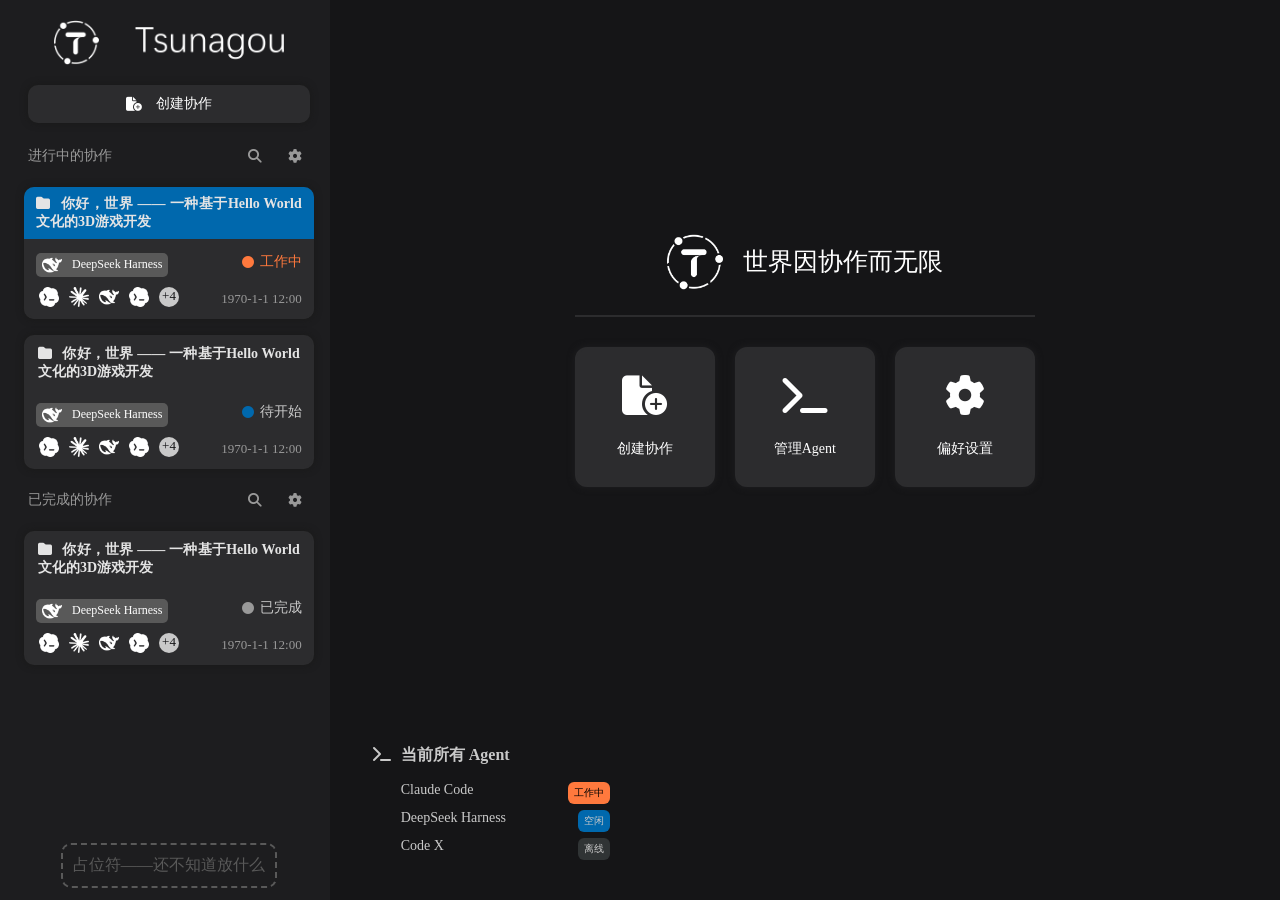
==== Tsunagou/index.html @ 6c5aa61b "Add files via upload" ====
<!DOCTYPE html>
<html lang="zh-CN">

<head>
    <meta charset="UTF-8" />
    <title>Tsunagou —— 多 Agent 协作调度系统</title>
    <meta name="viewport" content="width=device-width, initial-scale=1" />
    <link rel="stylesheet" type="text/css" href="./assets/css/style.css">
    <link rel="stylesheet" type="text/css" href="./assets/css/fontawesome.css">
</head>

<body>
    <section class="secMainLeft">
        <div class="header">
        <img src="./assets/img/logo.png" />
        <div class="newBtn"><i class="fa-solid fa-file-circle-plus"></i>创建协作</div>
        </div>
        <div class="subMgr">
        <div class="wkTitle">
            <div class="wkTleft"><p>进行中的协作</p></div>
            <div class="wkTright">
            <div class="wkTbtn"><i class="fa-solid fa-search"></i></div>
            <div class="wkTbtn"><i class="fa-solid fa-cog"></i></div>
            </div>
        </div>
            <div class="projItem projItemSelected">
                <div class="inner">
                <p class="title"><i class="fa-solid fa-folder"></i>你好，世界 —— 一种基于Hello World文化的3D游戏开发</p>
                <div class="content">
                    <div class="left">
                        <div class="mainAgent">
                            <img src="./assets/img/agent/deepseek-l.png"/>
                            <p>DeepSeek Harness</p>
                        </div>
                        <div class="anotherAgent">
                            <img src="./assets/img/agent/codex-l.png"/>
                            <img src="./assets/img/agent/claudecode-l.png"/>
                            <img src="./assets/img/agent/deepseek-l.png"/>
                            <img src="./assets/img/agent/codex-l.png"/>
                            <span class="plus">4</span>
                        </div>
                    </div>
                    <div class="right">
                    <p class="wking">工作中</p>
                    <p class="time">1970-1-1 12:00</p>
                    </div>
                </div>
                </div>
            </div>
            <div class="projItem projItemActive">
                <div class="inner">
                <p class="title"><i class="fa-solid fa-folder"></i>你好，世界 —— 一种基于Hello World文化的3D游戏开发</p>
                <div class="content">
                    <div class="left">
                        <div class="mainAgent">
                            <img src="./assets/img/agent/deepseek-l.png"/>
                            <p>DeepSeek Harness</p>
                        </div>
                        <div class="anotherAgent">
                            <img src="./assets/img/agent/codex-l.png"/>
                            <img src="./assets/img/agent/claudecode-l.png"/>
                            <img src="./assets/img/agent/deepseek-l.png"/>
                            <img src="./assets/img/agent/codex-l.png"/>
                            <span class="plus">4</span>
                        </div>
                    </div>
                    <div class="right">
                    <p class="starting">待开始</p>
                    <p class="time">1970-1-1 12:00</p>
                    </div>
                </div>
                </div>
            </div>
        <div class="wkTitle">
            <div class="wkTleft">已完成的协作</div>
            <div class="wkTright">
            <div class="wkTbtn"><i class="fa-solid fa-search"></i></div>
            <div class="wkTbtn"><i class="fa-solid fa-cog"></i></div>
            </div>
        </div>
            <div class="projItem">
                <div class="inner">
                <p class="title"><i class="fa-solid fa-folder"></i>你好，世界 —— 一种基于Hello World文化的3D游戏开发</p>
                <div class="content">
                    <div class="left">
                        <div class="mainAgent">
                            <img src="./assets/img/agent/deepseek-l.png"/>
                            <p>DeepSeek Harness</p>
                        </div>
                        <div class="anotherAgent">
                            <img src="./assets/img/agent/codex-l.png"/>
                            <img src="./assets/img/agent/claudecode-l.png"/>
                            <img src="./assets/img/agent/deepseek-l.png"/>
                            <img src="./assets/img/agent/codex-l.png"/>
                            <span class="plus">4</span>
                        </div>
                    </div>
                    <div class="right">
                    <p class="finished">已完成</p>
                    <p class="time">1970-1-1 12:00</p>
                    </div>
                </div>
                </div>
            </div>
        </div>
        <div class="btmTabs">
            <div class="btmTabsTxt">占位符——还不知道放什么</div>
        </div>
    </section>
    <section class="secMainRight">
        <div class="topArea">
        <div class="mainArea">
            <div class="headerArea">
                <img src="./assets/img/logo-little.png"/>
                <p>世界因协作而无限</p>
            </div>
            <div class="btnArea">
                <div class="bigBtn">
                    <i class="bigBtnIcon fa-solid fa-file-circle-plus"></i>
                    <p class="bigBtnTxt">创建协作</p>
                </div>
                <div class="bigBtn" onclick="openWindow('mgrAgent')">
                    <i class="bigBtnIcon fa-solid fa-terminal"></i>
                    <p class="bigBtnTxt">管理Agent</p>
                </div>
                <div class="bigBtn" onclick="openWindow('setPanel')">
                    <i class="bigBtnIcon fa-solid fa-cog"></i>
                    <p class="bigBtnTxt">偏好设置</p>
                </div>
            </div>
        </div>
        </div>
        <div class="bottomArea">
            <div class="left">
                <div class="inner">
                <p><i class="fa-solid fa-terminal"></i>当前所有 Agent</p>
                <div class="list">                
                <p>Claude Code<span class="active">工作中</span></p>
                <p>DeepSeek Harness<span class="rest">空闲</span></p>
                <p>Code X<span class="offline">离线</span></p>
                </div>
                </div>
            </div>
            <div class="right">
                <p></p>
            </div>
        </div>
    </section>
    <section class="secWindow" id="setPanel">
        <div class="window">
            <div class="titleBar">
                <div class="title"><i class="fa-solid fa-cog"></i> 偏好设置</div>
                <div class="button" onclick="closeWindow('setPanel')">×</div>
            </div>
            <div class="main">
                <div class="left">
                    <div class="inner">
                        <div class="item Active" id="uSet1b" onclick="toSetTab('uSet1')">
                            <i class="fa-regular fa-user"></i>
                            <p>个性化设置</p>
                        </div>
                        <div class="item NoActive" id="uSet2b" onclick="toSetTab('uSet2')">
                            <i class="fa-regular fa-folder"></i>
                            <p>调度数据管理</p>
                        </div>
                        <div class="item NoActive" id="uSet3b" onclick="toSetTab('uSet3')">
                            <i class="fa-solid fa-tags"></i>
                            <p>DEBUG 选项</p>
                        </div>
                        <div class="item NoActive" id="uSet4b" onclick="toSetTab('uSet4')">
                            <i class="fa-solid fa-tags"></i>
                            <p>关于 Tsunagou</p>
                        </div>
                    </div>
                </div>
                <div class="right">
                    <div class="inner innerNormal" id="uSet1">
                        <div class="block">
                            <p class="title">颜色设置</p>
                            <div class="items">
                                <div class="item">
                                <div class="left">
                                    <p class="fword">颜色主题</p>
                                    <p class="sword">切换浅色/深色模式</p>
                                </div>
                                <div class="right">
                                    <div class="choosebox">
                                        <div class="left">深色</div>
                                        <div class="right"></div>
                                    </div>
                                    <div class="chooseboxOpen" id="uSetCol">
                                        <p>深色</p>
                                        <p>浅色</p>
                                        <p>自动</p>
                                    </div>
                                </div>
                            </div>
                            </div>
                        </div>
                    </div>
                    <div class="inner" id="uSet2">
                        
                        <div class="block">
                            <p class="title">数据存储</p>
                            <div class="items">
                                <div class="item">
                                <div class="left">
                                    <p class="fword">调度数据保存地址</p>
                                    <p class="sword">决定调度数据在本机的保存位置</p>
                                </div>
                                <div class="right">
                                    <div class="textbox">
                                        <input class="left"/>
                                        <div class="right">
                                        </div>
                                    </div>
                                </div>
                            </div>
                            </div>
                        </div>

                        <div class="block">
                            <p class="title">数据抹除</p>
                            <div class="items">
                                <div class="item">
                                <div class="left">
                                    <p class="fword">协作记录自动清空</p>
                                    <p class="sword">当协作记录超过一定天数未访问时，将其删除</p>
                                </div>
                                <div class="right">
                                    <div class="choosebox">
                                        <div class="left">永不</div>
                                        <div class="right"></div>
                                    </div>
                                    <div class="chooseboxOpen" id="uSetCol">
                                        <p>永不</p>
                                        <p>1天</p>
                                        <p>7天</p>
                                        <p>30天</p>
                                    </div>
                                </div>
                            </div>
                                <div class="item">
                                <div class="left">
                                    <p class="fword">抹除全部协作数据</p>
                                    <p class="sword">删除本机的所有协作数据</p>
                                </div>
                                <div class="right">
                                    <div class="buttonbox">清除</div>
                                </div>
                            </div>
                            </div>
                        </div>
                        
                    </div>
                    <div class="inner" id="uSet3">
                        <div class="block">
                            <p class="title">DEBUG 选项</p>
                            <div class="items">
                                <div class="item">
                                <div class="left">
                                    <p class="fword">测试操作成功弹窗</p>
                                    <p class="sword">DEBUG</p>
                                </div>
                                <div class="right">
                                    <div class="buttonbox" onclick="debug()">开始</div>
                                </div>
                            </div>
                            </div>
                        </div>
                    </div>
                    <div class="inner" id="uSet4">
                        <div class="block">
                            <p class="title">关于 Tsunagou</p>
                            <div class="items">
                                <div class="freebox">
                                    <img src="./assets/img/logo.png"/>
                                    <p class="center">v0.1.0 Alpha</p>
                                    <p class="description">Tsunagou 是一个多 Agent 协作调度系统，旨在通过文档交换、契约更新、权限管理等调度机制，解决多个 Agent 在同一项目上共同协作时产生的冲突，使他们能够“看见彼此”、像人类一样协作，从而提升效率。</p>
                                    <p class="description">前端:陈林榕；后端:骆宣卓；测试:张子宸</p>
                                </div>
                            </div>
                            </div>
                        </div>
                    </div>
                </div>
            </div>
        </div>
    </section>

    <section class="secWindow" id="mgrAgent">
        <div class="window">
            <div class="titleBar">
                <div class="title"><i class="fa-solid fa-cog"></i> Agent 管理</div>
                <div class="button" onclick="closeWindow('mgrAgent')">×</div>
            </div>
            <div class="main">
                <div class="table">
                    <div class="item">
                        <div class="title"><img src="./assets/img/agent/deepseek-l.png"/>DeepSeek Harness</div>
                        <div class="content"></div>
                    </div>
                </div>
            </div>
        </div>
    </section>
    
    <section class="secAnnounce" id="AnnounceMent">
        <div class="aIcon">
            <i class="fa-solid fa-check"></i>
        </div>
        <div class="aText">
            <p class="fword">改动已成功保存.</p>
            <p class="sword">Tsunagou 2026/09/18</p>
        </div>
    </section>

    <script src="./assets/js/behavior.js"></script>
</body>

</html>
---- Tsunagou/assets/css/style.css ----
* {
    box-sizing: border-box;
    padding: 0;
    margin: 0;
}

::-webkit-scrollbar {
    width:7px;
    height: 7px;
    background-color: rgba(0, 0, 0, 0);
}

::-webkit-scrollbar-thumb {
    width: 10px;
    height: 10px;
    background-color: var(--col-7);
    border-radius: 3px;
}

:root {
    --col-1: #151517;
    --col-1-a: #1515178a;
    --col-1-5: #1a1a1a;
    --col-2: #1D1D1F;
    --col-3: #2C2C2E;
    --col-4: #303435;
    --col-4-5: #404040;
    --col-5: #595959;
    --col-6: #999999;
    --col-7: #C9C9C9;
    --col-7-5: #E4E4E4;
    --col-8: white;
    --brand-col: #0068AD;
    --active-col: #ff793d;
    --active-col-2:#d56330;
    interpolate-size: allow-keywords;
}

body {
    display: flex;
    height: 100vh;
    overflow: hidden;
}

.secMainLeft {
    background-color: var(--col-2);
    max-width: 330px;
    flex-grow: 0;
    display: flex;
    flex-direction: column;
    flex-wrap: nowrap;
    justify-content: space-between;
    padding-left: 8px;
    
    .header {
        display:flex;
        flex-direction: column;
        align-items: center;
        justify-content: space-between;
        flex-wrap: nowrap;
        
        > img {
            width: 250px;
            margin: 15px;
            pointer-events: none;
            flex-grow: 0;
            padding: 5px 10px;
        }

        .newBtn {
            display: flex;
            margin: 0 20px 10px 20px;
            padding: 10px;
            border-radius: 10px;
            color: var(--col-8);
            justify-content: center;
            background-color: var(--col-3);
            user-select: none;
            transition: background-color 0.1s;
            font-size: 14px;
            box-shadow: 0 0 6px 1px var(--col-1-5);
            align-items: center;
            align-self: stretch;

        i {
            margin-right: 14px;
        }
    }
    }



    .newBtn:hover {
        background-color: var(--col-5);
    }

    .wkTitle {
        display: flex;
        color: var(--col-6);
        padding: 8px 20px;
        flex-direction: row;
        flex-wrap: nowrap;
        justify-content: space-between;
        font-size: 14px;
        align-items: center;

        .wkTleft {
            overflow: hidden;

            >p {
                transition: transform 0.1s ease-out, opacity 0.1s ease-out;
                user-select: none;
            }
        }

        .wkTright {
            flex-grow: 0;
            display: flex;

            .wkTbtn {
                margin-left: 10px;
                height: 30px;
                width: 30px;
                display: flex;
                align-items: center;
                justify-content: center;
                border-radius: 15px;
                transition: background-color 0.15s;
            }

            .wkTbtn:hover {
                background-color: var(--col-4);
            }
        }
    }

    .subMgr {
        flex: 1;
        display: flex;
        flex-direction: column;
        flex-wrap: nowrap;
        width: 100%;
        overflow-y: scroll;
    }

    .projItem {
        color: var(--col-8);
        flex-basis: 0;
        flex-grow: 0;
        width: 100%;

        .inner {
            margin: 8px 16px 8px 16px;
            border-radius: 10px;
            user-select: none;
            background: var(--col-3);
            display: flex;
            font-size: 14px;
            flex-direction: column;
            transition: background-color 0.1s, border-color 0.1s;
            box-shadow: 0 0 6px 1px var(--col-1-5);
            overflow: hidden;
            border:2px solid var(--col-3);

            .title {
                                
                font-weight:600;
                text-align:justify;
                color: var(--col-6);
                padding: 8px 12px;
                color: var(--col-7-5);
                
                i {
                    margin-right: 10px;
                }
               
                }

            .content {
                display: flex;
                flex-direction: row;
                padding: 10px;
                padding-top: 14px;
                border-radius: 0 0 10px 10px;
                gap: 2px;
                
                p {
                    color: var(--col-7);
                }
                .left {
                    display:flex;
                    flex-grow: 1;
                    flex-wrap: wrap;
                    flex-direction: column;
                    align-items: flex-start;
                    max-width: 150px;
                    gap: 10px;
                    
                    img {
                        height:20px;
                    }

                    .mainAgent {
                        background-color: var(--col-5);
                        border-radius:5px;
                        display:flex;
                        gap:10px;
                        font-size:12px;
                        padding:2px 6px;
                        align-items: center;
                                                
                        p {
                            color:white;
                        }
                    }

                    .anotherAgent {
                        display:flex;
                        gap: 10px;
                        padding: 0 3px;
                        
                        .plus {
                            height:20px;
                            width:20px;
                            background-color:var(--col-7);
                            border-radius:10px;
                            color:var(--col-1);
                            display:flex;
                            justify-content: center;
                            align-items: center;
                            font-size:13px;
                            padding-bottom:1px;
                        }

                        .plus::before {
                            content:"+";
                            color:var(--col-1);
                        }
                    }
                }
                
                .right {
                    display:flex;
                    flex-grow: 1;
                    flex-direction: column;
                    align-items: flex-end;
                    justify-content: space-between;
                                        
                    .time {
                        color:var(--col-6);
                        font-size:13px;
                    }                    
                    .wking {
                        color:var(--active-col);
                    }
                    .wking::before {
                        font-family: "Font Awesome 6 Free";
                        font-weight: 900;
                        content:"\f111";
                        font-size:12px;
                        margin-right:6px;
                        color:var(--active-col);
                    }
                    .starting::before {
                        font-family: "Font Awesome 6 Free";
                        font-weight: 900;
                        content:"\f111";
                        font-size:12px;
                        margin-right:6px;
                        color:var(--brand-col);
                    }
                    .finished::before {
                        font-family: "Font Awesome 6 Free";
                        font-weight: 900;
                        content:"\f111";
                        font-size:12px;
                        margin-right:6px;
                        color:var(--col-6);
                    }
                }
            }
        }

        .inner:hover {
            background-color: var(--col-4-5);
            border:2px solid var(--brand-col);
        }
    }

    .projItemActive {
        .inner {
            .title {
                color: var(--col-7-5);
            }
        }
    }

    .projItemSelected {
        .inner {
            border:none;
            .title {
            background-color: var(--brand-col);
            }
            .content {
                border: 2px solid var(--col-3);
                border-top: none;
            }
        }
        .inner:hover {
            border:none;
                .content {
                border: 2px solid var(--brand-col);
                border-top:none;
            }
        }
    }

    .btmTabs {
        min-height: 70px;
        flex: 0;
        display: flex;
        flex-basis: 0;
        align-items: center;
        justify-content: center;
    }

    .btmTabsTxt {
        color: var(--col-5);
        padding: 10px;
        border: 2px dashed;
        border-radius: 10px;
    }

}

.secMainRight {
    background-color: var(--col-1);
    width: 100%;
    flex-grow: 1;
    display: flex;
    flex-direction: column;
    align-items: center;
    flex-wrap: nowrap;

    .topArea {
        flex-grow: 1;
        display: flex;
        flex-direction: column;
        justify-content: center;
    }

    .mainArea {
        display: flex;
        flex-direction: column;
        align-items: center;
    }

    .mainArea {
        .headerArea {
            color: var(--col-8);
            font-size: 25px;
            padding-bottom: 25px;
            display: flex;
            flex-direction: row;
            flex-wrap: nowrap;
            align-items: center;
            user-select: none;

            >img {
                width: 56px;
                height: 56px;
                flex-grow: 0;
                margin-right: 20px;
                pointer-events: none;
            }
        }

        .btnArea {
            display: flex;
            flex-wrap: nowrap;
            flex-direction: row;
            justify-content: center;
            border-top: 2px solid var(--col-3);
            padding-top: 30px;
            gap: 20px;
            
            .bigBtn {
                width: 140px;
                height: 140px;
                background-color: var(--col-3);
                border-radius: 12px;
                display: flex;
                flex-direction: column;
                flex-wrap: nowrap;
                align-items: center;
                padding: 14px;
                justify-content: space-around;
                border: 2px solid var(--col-3);
                user-select: none;
                transition: border-color 0.1s;
                box-shadow: 0 0 6px 1px var(--col-2);
            }

            .bigBtn:hover {
                border: 2px solid var(--brand-col);
            }

            .bigBtnIcon {
                color: var(--col-8);
                font-size: 40px;
            }

            .bigBtnTxt {
                color: var(--col-8);
                font-size: 14px;
            }
        }
    }

    .bottomArea {
        height: 180px;
        flex-grow: 0;
        width: 100%;
        color: var(--col-7);
        display: flex;
        flex-direction: row;
        flex-wrap: nowrap;

        .left {
            flex-grow: 1;
            flex-basis: 0;
            display: flex;
            flex-direction: column-reverse;
            max-width: 320px;

            .inner {
                padding: 40px;
                user-select: none;
                display: flex;
                flex-direction: column;
                flex-wrap: nowrap;

                i {
                    width: 25px;
                    text-align: center;
                    margin-right: 6px;
                }

                >p {
                    font-size: 16px;
                    margin-bottom: 10px;
                    font-weight: 600;
                }

                .list {
                    p {
                        margin-left: 31px;
                        margin-top: 6px;
                        font-size: 14px;
                        display: flex;
                        justify-content: space-between;

                        span {
                            background-color: var(--col-4);
                            padding: 4px 6px;
                            font-size: 10px;
                            margin-left: 6px;
                            border-radius: 6px;
                            font-weight: 500;
                        }

                        .active {
                            background-color: var(--active-col);
                            color: black;
                        }

                        .rest {
                            background-color: var(--brand-col);
                        }
                    }
                }
            }
        }

        .right {
            flex-grow: 1;
            flex-basis: 0;

            p {
                font-family: serif;
                font-size: 100px;
                text-align: right;
                padding-right: 40px;
            }
        }
    }
}

.secWindow {
    position: fixed;
    top: 0;
    left: 0;
    width: 100vw;
    height: 100vh;
    background-color: var(--col-1-a);
    backdrop-filter: blur(2px);
    display: flex;
    justify-content: center;
    align-items: center;
    display: none;

    .window {
        width: 800px;
        height: 600px;
        background-color: var(--col-3);
        border-radius: 20px;
        display: flex;
        flex-direction: column;
        flex-wrap: nowrap;
        box-shadow: 0 0 4px 1px var(--col-1);

        .titleBar {
            color: var(--col-7-5);
            display: flex;
            flex-direction: row;
            flex-wrap: nowrap;
            justify-content: space-between;
            padding: 20px;
            align-items: center;
            flex-grow: 0;


            .title {
                i {
                    margin-right: 10px;
                }

                user-select:none;
            }

            .button {
                font-size: 20px;
                width: 30px;
                height: 30px;
                display: flex;
                align-items: center;
                justify-content: center;
                border-radius: 10px;
                transition: background-color 0.1s;
                user-select: none;
            }

            .button:hover {
                background-color: var(--col-4-5);
            }
        }

        .main {
            display: flex;
            flex-direction: row;
            flex-wrap: nowrap;
            flex-grow: 1;

            >.left {
                flex-grow: 0;
                width: 220px;

                .inner {
                    padding: 16px;
                    padding-top: 0;

                    .item {
                        padding: 10px;
                        padding-left: 18px;
                        border-radius: 10px;
                        color: var(--col-8);
                        font-size: 14px;
                        display: flex;
                        align-items: center;
                        margin-bottom: 4px;
                        user-select: none;
                        transition: background-color 0.1s;

                        i {
                            margin-right: 16px;
                        }
                    }

                    .NoActive:hover {
                        background-color: var(--col-4-5);
                    }

                    .Active {
                        background-color: var(--brand-col);
                    }
                }
            }

            >.right {
                flex: 1;
                display: flex;

                .inner {
                    padding: 10px;
                    padding-top: 0;
                    border-radius: 10px;
                    margin: 0 20px 20px 4px;
                    flex-grow: 1;
                    display: none;
                    flex-direction: column;
                    flex-wrap: nowrap;
                    gap: 10px;
                    overflow-y: scroll;

                    .block {
                        display: flex;
                        flex-direction: column;
                        
                        

                        .title {
                            color: white;
                            font-size: 20px;
                            user-select: none;
                        }

                        .items {
                            background-color: var(--col-4-5);
                            margin-top: 14px;
                            border-radius: 8px;
                            
                            

                            .item {
                                padding: 10px;
                                user-select: none;
                                display: flex;
                                flex-direction: row;
                                flex-wrap: nowrap;
                                
                                                               
                                >.left {
                                    flex-grow: 1;

                                    .fword {
                                        color: var(--col-8);
                                    }

                                    .sword {
                                        color: var(--col-6);
                                        font-size:14px;
                                        margin-top:5px;
                                    }
                                }

                                >.right {
                                    flex-grow: 0;
                                    display: flex;
                                    align-items: center;
                                    justify-content: flex-end;
                                    padding-right: 16px;
                                    flex-basis: 0;
                                    position: relative;

                                    .choosebox {
                                        display: flex;
                                        height: 34px;
                                        background-color: var(--col-5);
                                        border-radius: 6px;
                                        flex: 0;
                                        
                                        

                                        .left {
                                            flex-grow: 1;
                                            display: flex;
                                            align-items: center;
                                            justify-content: flex-start;
                                            color: var(--col-8);
                                            width: 100px;
                                            padding: 0 14px;
                                        }

                                        .right {
                                            flex-grow: 0;
                                            display: flex;
                                            align-items: center;
                                            justify-content: center;
                                            padding-right: 10px;
                                        }

                                        .right::before {
                                            font-family: "Font Awesome 6 Free";
                                            content: "\f107";
                                            color: var(--col-6);
                                            font-weight: 900;
                                        }
                                    }

                                }
                            }
                        }
                    }
                }

                .innerNormal {
                    display: flex;
                }
            }

            >.table {
                padding: 26px;
                flex-grow: 1;
                display: flex;
                flex-direction: row;
                flex-wrap: wrap;
                gap: 20px;
                align-content: flex-start;
                overflow-y: scroll;
                padding-top: 2px;
                
                
                
                
                
                
                
                .item {
                    width: 230px;
                    height:160px;
                    border-radius:12px;
                    background-color: var(--col-4-5);
                    display:flex;
                    user-select:none;
                    flex-direction: column;
                    justify-content: space-between;
                    overflow: hidden;
                    
                    
                    
                    
                    
                    
                    
                    
                    
                    
                    
                    
                    
                    
                    
                    
                    
                    
                    .title {
                        color:var(--col-8);
                        font-size:18px;
                        display:flex;
                        align-items: center;
                        gap: 10px;
                        padding: 8px 12px;
                        background-color: var(--col-5);
                        
                        
                        
                        
                        
                        
                        
                        
                        
                        
                        
                        
                        
                        
                        
                        
                        
                        
                        
                        
                        
                        
                        
                        
                        
                        
                        
                        
                        
                        
                        
                        
                        
                        
                        
                        
                        
                        
                        
                        
                        
                        
                        img {
                            height:18px;
                        }
                    }
                    .content {
                        flex: 1;
                        padding-top:10px;
                    }
                }
            }

        }
    }
}

.secAnnounce {
    position:fixed;
    height:60px;
    width:250px;
    background-color:var(--brand-col);
    z-index:999;
    bottom: 30px;
    right: 30px;
    border-radius:10px;
    padding:5px;
    display:flex;
    flex-direction: row;
    flex-wrap: nowrap;
    align-items: center;
    justify-content: space-between;
    user-select:none;
    transition:right 0.25s cubic-bezier(0, 0, 0, 0.93);
    right:-300px;
    .aIcon {
        width:60px;
        flex-grow:0;
        display:flex;
        color:white;
        font-size:30px;
        justify-content: center;
    }
    .aText {
        display:flex;
        flex-direction: column;
        flex-wrap: nowrap;
        align-items: flex-start;
        justify-content: center;
        color:white;
        flex-grow: 1;
        padding-left:3px;
        
        .fword {
            font-size:20px;
        }
        .sword {
            font-size:12px;
        }
    }
}







                                    .chooseboxOpen {
                                        position: absolute;
                                        background-color: var(--col-4-5);
                                        display: flex;
                                        flex-direction: column;
                                        justify-content: space-around;
                                        border-radius: 6px;
                                        width: 134px;
                                        color: var(--col-8);
                                        overflow: hidden;
                                        height: 40px;
                                        transition: height 0.15s;
                                        display:none;
                                        z-index:10;
                                        box-shadow: 0 0 6px 1px var(--col-2);
                                                  
                                        p {
                                            padding: 8px 14px;
                                            transition: background-color 0.2s;
                                        }

                                        p:hover {
                                            background-color: var(--brand-col);
                                        }
                                    }

                                    .textbox {
                                        background-color: var(--col-5);
                                        border-radius: 5px;
                                        color: var(--col-8);
                                        display:flex;
                                        overflow: hidden;
                                                                                
                                        .left {
                                            outline: none;
                                            border: none;
                                            background-color:var(--col-5);
                                            color: var(--col-8);
                                            flex-grow:1;
                                            padding:8px;
                                            font-size: 16px;
                                        }
                                        .right {
                                            flex-grow:0;
                                            background-color:var(--col-6);
                                            padding: 0 10px;
                                            display:flex;
                                            align-items: center;
                                            justify-content: center;
                                            transition:background-color 0.2s;
                                        }
                                        .right::before {
                                            font-family: "Font Awesome 6 Free";
                                            content: "\f07b";
                                            color: var(--col-8);
                                            font-weight: 900;
                                        }
                                        .right:hover {
                                            background-color:var(--active-col);
                                        }
                                    }

                                    .buttonbox {
                                        display: flex;
                                        height: 34px;
                                        background-color: var(--col-5);
                                        border-radius: 6px;
                                        flex: 0;
                                        color:var(--col-8);
                                        justify-content: center;
                                        align-items: center;
                                        min-width: 80px;
                                        transition:background-color 0.2s;
                                    }

                                    .buttonbox:hover {
                                        background-color:var(--brand-col);
                                    }

                                    .freebox {
                                        background-color: var(--col-2);
                                        display:flex;
                                        justify-content: center;
                                        flex-wrap: nowrap;
                                        flex-direction: column;
                                        padding: 20px;
                                        border-radius: 8px;
                                        gap:12px;
                                        align-items: center;
                                        user-select: none;
                                        
                                        
                                        
                                        img {
                                            width:300px;
                                            padding: 20px 0 10px 0;
                                            pointer-events: none;
                                        }
                                        .center {
                                            color:var(--col-6);
                                            letter-spacing: 1px;
                                        }
                                        .description {
                                            color:var(--col-7);
                                            font-size:14px;
                                            padding:10px;
                                            user-select: none;
                                            align-self: stretch;
                                        }
                                    }
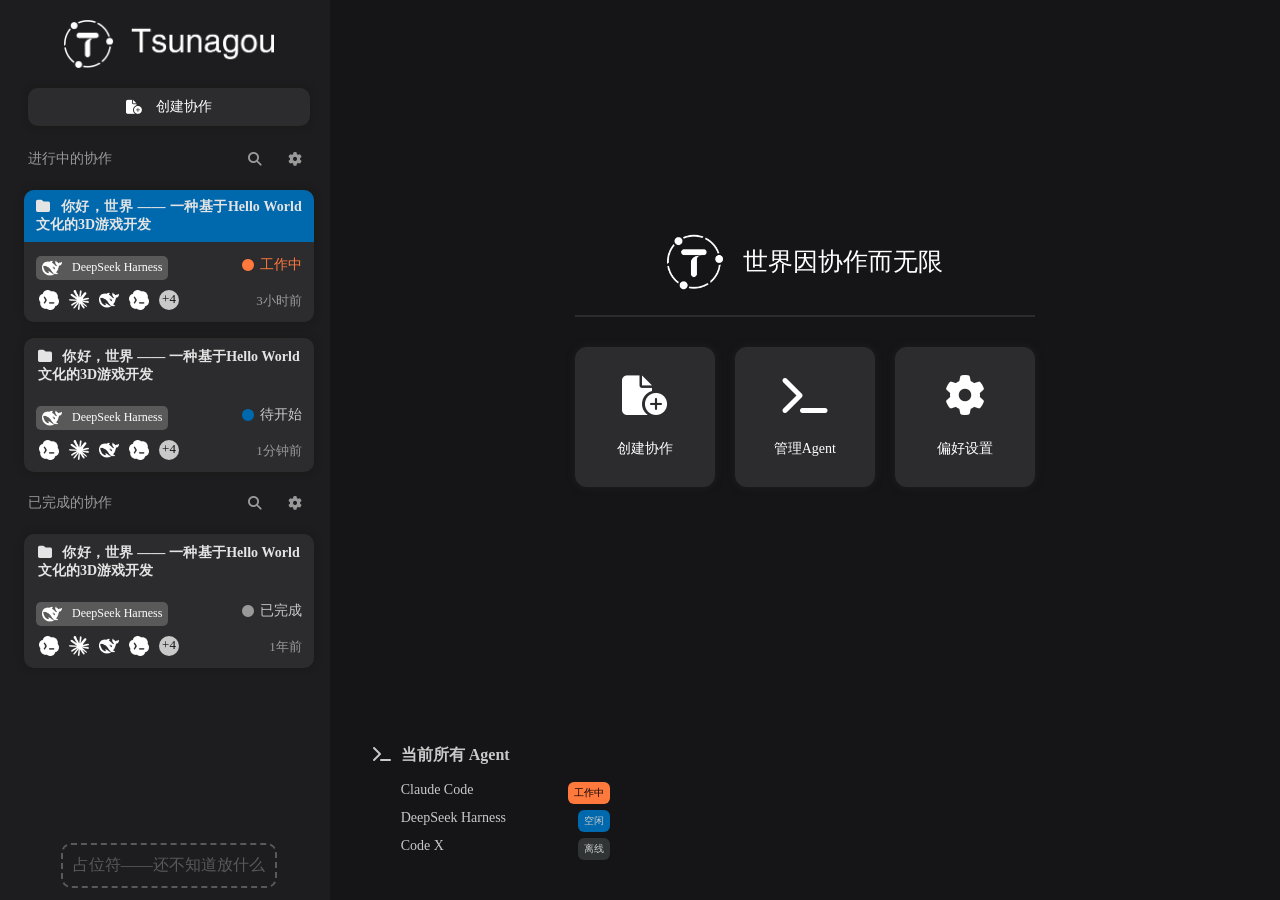
==== commit 604e843a: "Add files via upload" ====
--- a/Tsunagou/index.html
+++ b/Tsunagou/index.html
@@ -12,94 +12,99 @@
 <body>
     <section class="secMainLeft">
         <div class="header">
-        <img src="./assets/img/logo.png" />
-        <div class="newBtn"><i class="fa-solid fa-file-circle-plus"></i>创建协作</div>
+            <img src="./assets/img/logo.png" />
+            <div class="newBtn"><i class="fa-solid fa-file-circle-plus"></i>创建协作</div>
         </div>
         <div class="subMgr">
-        <div class="wkTitle">
-            <div class="wkTleft"><p>进行中的协作</p></div>
-            <div class="wkTright">
-            <div class="wkTbtn"><i class="fa-solid fa-search"></i></div>
-            <div class="wkTbtn"><i class="fa-solid fa-cog"></i></div>
-            </div>
-        </div>
+            <div class="wkTitle">
+                <div class="wkTleft">
+                    <p>进行中的协作</p>
+                </div>
+                <div class="wkTright">
+                    <div class="wkTbtn"><i class="fa-solid fa-search"></i></div>
+                    <div class="wkTbtn"><i class="fa-solid fa-cog"></i></div>
+                </div>
+            </div>
             <div class="projItem projItemSelected">
                 <div class="inner">
-                <p class="title"><i class="fa-solid fa-folder"></i>你好，世界 —— 一种基于Hello World文化的3D游戏开发</p>
-                <div class="content">
-                    <div class="left">
-                        <div class="mainAgent">
-                            <img src="./assets/img/agent/deepseek-l.png"/>
-                            <p>DeepSeek Harness</p>
-                        </div>
-                        <div class="anotherAgent">
-                            <img src="./assets/img/agent/codex-l.png"/>
-                            <img src="./assets/img/agent/claudecode-l.png"/>
-                            <img src="./assets/img/agent/deepseek-l.png"/>
-                            <img src="./assets/img/agent/codex-l.png"/>
-                            <span class="plus">4</span>
-                        </div>
-                    </div>
-                    <div class="right">
-                    <p class="wking">工作中</p>
-                    <p class="time">1970-1-1 12:00</p>
-                    </div>
-                </div>
+                    <p class="title">你好，世界 —— 一种基于Hello World文化的3D游戏开发</p>
+                    <div class="content">
+                        <div class="left">
+                            <div class="mainAgent">
+                                <img src="./assets/img/agent/deepseek-l.png" />
+                                <p>DeepSeek Harness</p>
+                            </div>
+                            <div class="anotherAgent">
+                                <img src="./assets/img/agent/codex-l.png" />
+                                <img src="./assets/img/agent/claudecode-l.png" />
+                                <img src="./assets/img/agent/deepseek-l.png" />
+                                <img src="./assets/img/agent/codex-l.png" />
+                                <span class="plus">4</span>
+                            </div>
+                        </div>
+                        <div class="right">
+                            <p class="wking">工作中</p>
+                            <p class="time">3小时前</p>
+                        </div>
+                    </div>
+                    <span class="edit"></span>
                 </div>
             </div>
             <div class="projItem projItemActive">
                 <div class="inner">
-                <p class="title"><i class="fa-solid fa-folder"></i>你好，世界 —— 一种基于Hello World文化的3D游戏开发</p>
-                <div class="content">
-                    <div class="left">
-                        <div class="mainAgent">
-                            <img src="./assets/img/agent/deepseek-l.png"/>
-                            <p>DeepSeek Harness</p>
-                        </div>
-                        <div class="anotherAgent">
-                            <img src="./assets/img/agent/codex-l.png"/>
-                            <img src="./assets/img/agent/claudecode-l.png"/>
-                            <img src="./assets/img/agent/deepseek-l.png"/>
-                            <img src="./assets/img/agent/codex-l.png"/>
-                            <span class="plus">4</span>
-                        </div>
-                    </div>
-                    <div class="right">
-                    <p class="starting">待开始</p>
-                    <p class="time">1970-1-1 12:00</p>
-                    </div>
-                </div>
-                </div>
-            </div>
-        <div class="wkTitle">
-            <div class="wkTleft">已完成的协作</div>
-            <div class="wkTright">
-            <div class="wkTbtn"><i class="fa-solid fa-search"></i></div>
-            <div class="wkTbtn"><i class="fa-solid fa-cog"></i></div>
-            </div>
-        </div>
+                    <p class="title">你好，世界 —— 一种基于Hello World文化的3D游戏开发</p>
+                    <div class="content">
+                        <div class="left">
+                            <div class="mainAgent">
+                                <img src="./assets/img/agent/deepseek-l.png" />
+                                <p>DeepSeek Harness</p>
+                            </div>
+                            <div class="anotherAgent">
+                                <img src="./assets/img/agent/codex-l.png" />
+                                <img src="./assets/img/agent/claudecode-l.png" />
+                                <img src="./assets/img/agent/deepseek-l.png" />
+                                <img src="./assets/img/agent/codex-l.png" />
+                                <span class="plus">4</span>
+                            </div>
+                        </div>
+                        <div class="right">
+                            <p class="starting">待开始</p>
+                            <p class="time">1分钟前</p>
+                        </div>
+                    </div>
+                    <span class="edit"></span>
+                </div>
+            </div>
+            <div class="wkTitle">
+                <div class="wkTleft">已完成的协作</div>
+                <div class="wkTright">
+                    <div class="wkTbtn"><i class="fa-solid fa-search"></i></div>
+                    <div class="wkTbtn"><i class="fa-solid fa-cog"></i></div>
+                </div>
+            </div>
             <div class="projItem">
                 <div class="inner">
-                <p class="title"><i class="fa-solid fa-folder"></i>你好，世界 —— 一种基于Hello World文化的3D游戏开发</p>
-                <div class="content">
-                    <div class="left">
-                        <div class="mainAgent">
-                            <img src="./assets/img/agent/deepseek-l.png"/>
-                            <p>DeepSeek Harness</p>
-                        </div>
-                        <div class="anotherAgent">
-                            <img src="./assets/img/agent/codex-l.png"/>
-                            <img src="./assets/img/agent/claudecode-l.png"/>
-                            <img src="./assets/img/agent/deepseek-l.png"/>
-                            <img src="./assets/img/agent/codex-l.png"/>
-                            <span class="plus">4</span>
-                        </div>
-                    </div>
-                    <div class="right">
-                    <p class="finished">已完成</p>
-                    <p class="time">1970-1-1 12:00</p>
-                    </div>
-                </div>
+                    <p class="title">你好，世界 —— 一种基于Hello World文化的3D游戏开发</p>
+                    <div class="content">
+                        <div class="left">
+                            <div class="mainAgent">
+                                <img src="./assets/img/agent/deepseek-l.png" />
+                                <p>DeepSeek Harness</p>
+                            </div>
+                            <div class="anotherAgent">
+                                <img src="./assets/img/agent/codex-l.png" />
+                                <img src="./assets/img/agent/claudecode-l.png" />
+                                <img src="./assets/img/agent/deepseek-l.png" />
+                                <img src="./assets/img/agent/codex-l.png" />
+                                <span class="plus">4</span>
+                            </div>
+                        </div>
+                        <div class="right">
+                            <p class="finished">已完成</p>
+                            <p class="time">1年前</p>
+                        </div>
+                    </div>
+                    <span class="edit"></span>
                 </div>
             </div>
         </div>
@@ -109,36 +114,36 @@
     </section>
     <section class="secMainRight">
         <div class="topArea">
-        <div class="mainArea">
-            <div class="headerArea">
-                <img src="./assets/img/logo-little.png"/>
-                <p>世界因协作而无限</p>
-            </div>
-            <div class="btnArea">
-                <div class="bigBtn">
-                    <i class="bigBtnIcon fa-solid fa-file-circle-plus"></i>
-                    <p class="bigBtnTxt">创建协作</p>
-                </div>
-                <div class="bigBtn" onclick="openWindow('mgrAgent')">
-                    <i class="bigBtnIcon fa-solid fa-terminal"></i>
-                    <p class="bigBtnTxt">管理Agent</p>
-                </div>
-                <div class="bigBtn" onclick="openWindow('setPanel')">
-                    <i class="bigBtnIcon fa-solid fa-cog"></i>
-                    <p class="bigBtnTxt">偏好设置</p>
-                </div>
-            </div>
-        </div>
+            <div class="mainArea">
+                <div class="headerArea">
+                    <img src="./assets/img/logo-little.png" />
+                    <p>世界因协作而无限</p>
+                </div>
+                <div class="btnArea">
+                    <div class="bigBtn">
+                        <i class="bigBtnIcon fa-solid fa-file-circle-plus"></i>
+                        <p class="bigBtnTxt">创建协作</p>
+                    </div>
+                    <div class="bigBtn" onclick="openWindow('mgrAgent')">
+                        <i class="bigBtnIcon fa-solid fa-terminal"></i>
+                        <p class="bigBtnTxt">管理Agent</p>
+                    </div>
+                    <div class="bigBtn" onclick="openWindow('setPanel')">
+                        <i class="bigBtnIcon fa-solid fa-cog"></i>
+                        <p class="bigBtnTxt">偏好设置</p>
+                    </div>
+                </div>
+            </div>
         </div>
         <div class="bottomArea">
             <div class="left">
                 <div class="inner">
-                <p><i class="fa-solid fa-terminal"></i>当前所有 Agent</p>
-                <div class="list">                
-                <p>Claude Code<span class="active">工作中</span></p>
-                <p>DeepSeek Harness<span class="rest">空闲</span></p>
-                <p>Code X<span class="offline">离线</span></p>
-                </div>
+                    <p><i class="fa-solid fa-terminal"></i>当前所有 Agent</p>
+                    <div class="list">
+                        <p>Claude Code<span class="active">工作中</span></p>
+                        <p>DeepSeek Harness<span class="rest">空闲</span></p>
+                        <p>Code X<span class="offline">离线</span></p>
+                    </div>
                 </div>
             </div>
             <div class="right">
@@ -179,43 +184,43 @@
                             <p class="title">颜色设置</p>
                             <div class="items">
                                 <div class="item">
-                                <div class="left">
-                                    <p class="fword">颜色主题</p>
-                                    <p class="sword">切换浅色/深色模式</p>
-                                </div>
-                                <div class="right">
-                                    <div class="choosebox">
-                                        <div class="left">深色</div>
-                                        <div class="right"></div>
-                                    </div>
-                                    <div class="chooseboxOpen" id="uSetCol">
-                                        <p>深色</p>
-                                        <p>浅色</p>
-                                        <p>自动</p>
-                                    </div>
-                                </div>
-                            </div>
+                                    <div class="left">
+                                        <p class="fword">颜色主题</p>
+                                        <p class="sword">切换浅色/深色模式</p>
+                                    </div>
+                                    <div class="right">
+                                        <div class="choosebox">
+                                            <div class="left">深色</div>
+                                            <div class="right"></div>
+                                        </div>
+                                        <div class="chooseboxOpen" id="uSetCol">
+                                            <p>深色</p>
+                                            <p>浅色</p>
+                                            <p>自动</p>
+                                        </div>
+                                    </div>
+                                </div>
                             </div>
                         </div>
                     </div>
                     <div class="inner" id="uSet2">
-                        
+
                         <div class="block">
                             <p class="title">数据存储</p>
                             <div class="items">
                                 <div class="item">
-                                <div class="left">
-                                    <p class="fword">调度数据保存地址</p>
-                                    <p class="sword">决定调度数据在本机的保存位置</p>
-                                </div>
-                                <div class="right">
-                                    <div class="textbox">
-                                        <input class="left"/>
-                                        <div class="right">
+                                    <div class="left">
+                                        <p class="fword">调度数据保存地址</p>
+                                        <p class="sword">决定调度数据在本机的保存位置</p>
+                                    </div>
+                                    <div class="right">
+                                        <div class="textbox">
+                                            <input class="left" />
+                                            <div class="right">
+                                            </div>
                                         </div>
                                     </div>
                                 </div>
-                            </div>
                             </div>
                         </div>
 
@@ -223,49 +228,49 @@
                             <p class="title">数据抹除</p>
                             <div class="items">
                                 <div class="item">
-                                <div class="left">
-                                    <p class="fword">协作记录自动清空</p>
-                                    <p class="sword">当协作记录超过一定天数未访问时，将其删除</p>
-                                </div>
-                                <div class="right">
-                                    <div class="choosebox">
-                                        <div class="left">永不</div>
-                                        <div class="right"></div>
-                                    </div>
-                                    <div class="chooseboxOpen" id="uSetCol">
-                                        <p>永不</p>
-                                        <p>1天</p>
-                                        <p>7天</p>
-                                        <p>30天</p>
-                                    </div>
-                                </div>
-                            </div>
+                                    <div class="left">
+                                        <p class="fword">协作记录自动清空</p>
+                                        <p class="sword">当协作记录超过一定天数未访问时，将其删除</p>
+                                    </div>
+                                    <div class="right">
+                                        <div class="choosebox">
+                                            <div class="left">永不</div>
+                                            <div class="right"></div>
+                                        </div>
+                                        <div class="chooseboxOpen" id="uSetCol">
+                                            <p>永不</p>
+                                            <p>1天</p>
+                                            <p>7天</p>
+                                            <p>30天</p>
+                                        </div>
+                                    </div>
+                                </div>
                                 <div class="item">
-                                <div class="left">
-                                    <p class="fword">抹除全部协作数据</p>
-                                    <p class="sword">删除本机的所有协作数据</p>
-                                </div>
-                                <div class="right">
-                                    <div class="buttonbox">清除</div>
-                                </div>
-                            </div>
-                            </div>
-                        </div>
-                        
+                                    <div class="left">
+                                        <p class="fword">抹除全部协作数据</p>
+                                        <p class="sword">删除本机的所有协作数据</p>
+                                    </div>
+                                    <div class="right">
+                                        <div class="buttonbox">清除</div>
+                                    </div>
+                                </div>
+                            </div>
+                        </div>
+
                     </div>
                     <div class="inner" id="uSet3">
                         <div class="block">
                             <p class="title">DEBUG 选项</p>
                             <div class="items">
                                 <div class="item">
-                                <div class="left">
-                                    <p class="fword">测试操作成功弹窗</p>
-                                    <p class="sword">DEBUG</p>
-                                </div>
-                                <div class="right">
-                                    <div class="buttonbox" onclick="debug()">开始</div>
-                                </div>
-                            </div>
+                                    <div class="left">
+                                        <p class="fword">测试操作成功弹窗</p>
+                                        <p class="sword">DEBUG</p>
+                                    </div>
+                                    <div class="right">
+                                        <div class="buttonbox" onclick="debug()">开始</div>
+                                    </div>
+                                </div>
                             </div>
                         </div>
                     </div>
@@ -274,17 +279,18 @@
                             <p class="title">关于 Tsunagou</p>
                             <div class="items">
                                 <div class="freebox">
-                                    <img src="./assets/img/logo.png"/>
+                                    <img src="./assets/img/logo.png" />
                                     <p class="center">v0.1.0 Alpha</p>
-                                    <p class="description">Tsunagou 是一个多 Agent 协作调度系统，旨在通过文档交换、契约更新、权限管理等调度机制，解决多个 Agent 在同一项目上共同协作时产生的冲突，使他们能够“看见彼此”、像人类一样协作，从而提升效率。</p>
+                                    <p class="description">Tsunagou 是一个多 Agent 协作调度系统，旨在通过文档交换、契约更新、权限管理等调度机制，解决多个 Agent
+                                        在同一项目上共同协作时产生的冲突，使他们能够“看见彼此”、像人类一样协作，从而提升效率。</p>
                                     <p class="description">前端:陈林榕；后端:骆宣卓；测试:张子宸</p>
                                 </div>
                             </div>
-                            </div>
-                        </div>
-                    </div>
-                </div>
-            </div>
+                        </div>
+                    </div>
+                </div>
+            </div>
+        </div>
         </div>
     </section>
 
@@ -295,16 +301,102 @@
                 <div class="button" onclick="closeWindow('mgrAgent')">×</div>
             </div>
             <div class="main">
-                <div class="table">
+                <div class="inner">
+                    <div class="title">
+                        <span class="left">共5个Agent · 3个Agent在线 · 2个Agent工作中</span>
+                        <div class="right">
+                            <div class="buttonbox">增加</div>
+                            <div class="buttonbox">批量管理</div>
+                        </div>
+                    </div>
+                    <div class="table">
+                    
+                    <div class="item active">
+                        <div class="title"><img src="./assets/img/agent/deepseek-l.png" />DeepSeek Harness</div>
+                        <div class="content">
+                            <div class="apiBlock">
+                                <div class="left">API</div>
+                                <div class="right">127.0.0.1:65535</div>
+                            </div>
+                            <div class="option">
+                                <div class="left">工作中</div>
+                                <div class="right">
+                                    <i class="fa-solid fa-edit"></i>
+
+                                </div>
+                            </div>
+                        </div>
+                    </div>
+                    <div class="item active">
+                        <div class="title"><img src="./assets/img/agent/claudecode-l.png" />Claude Code</div>
+                        <div class="content">
+                            <div class="apiBlock">
+                                <div class="left">API</div>
+                                <div class="right">127.0.0.1:65534</div>
+                            </div>
+                            <div class="option">
+                                <div class="left">工作中</div>
+                                <div class="right">
+                                    <i class="fa-solid fa-edit"></i>
+
+                                </div>
+                            </div>
+                        </div>
+                    </div>
+                    <div class="item free">
+                        <div class="title"><img src="./assets/img/agent/claudecode-l.png" />Claude Code 2</div>
+                        <div class="content">
+                            <div class="apiBlock">
+                                <div class="left">API</div>
+                                <div class="right">127.0.0.1:65534</div>
+                            </div>
+                            <div class="option">
+                                <div class="left">空闲</div>
+                                <div class="right">
+                                    <i class="fa-solid fa-edit"></i>
+
+                                </div>
+                            </div>
+                        </div>
+                    </div>
                     <div class="item">
-                        <div class="title"><img src="./assets/img/agent/deepseek-l.png"/>DeepSeek Harness</div>
-                        <div class="content"></div>
-                    </div>
+                        <div class="title"><img src="./assets/img/agent/claudecode-l.png" />Claude Code 2</div>
+                        <div class="content">
+                            <div class="apiBlock">
+                                <div class="left">API</div>
+                                <div class="right">127.0.0.1:65534</div>
+                            </div>
+                            <div class="option">
+                                <div class="left">离线</div>
+                                <div class="right">
+                                    <i class="fa-solid fa-edit"></i>
+
+                                </div>
+                            </div>
+                        </div>
+                    </div>
+                    <div class="item">
+                        <div class="title"><img src="./assets/img/agent/claudecode-l.png" />Claude Code 2</div>
+                        <div class="content">
+                            <div class="apiBlock">
+                                <div class="left">API</div>
+                                <div class="right">127.0.0.1:65534</div>
+                            </div>
+                            <div class="option">
+                                <div class="left">离线</div>
+                                <div class="right">
+                                    <i class="fa-solid fa-edit"></i>
+
+                                </div>
+                            </div>
+                        </div>
+                    </div>
+                </div>
                 </div>
             </div>
         </div>
     </section>
-    
+
     <section class="secAnnounce" id="AnnounceMent">
         <div class="aIcon">
             <i class="fa-solid fa-check"></i>
--- a/Tsunagou/assets/css/style.css
+++ b/Tsunagou/assets/css/style.css
@@ -5,7 +5,7 @@
 }
 
 ::-webkit-scrollbar {
-    width:7px;
+    width: 7px;
     height: 7px;
     background-color: rgba(0, 0, 0, 0);
 }
@@ -31,8 +31,9 @@
     --col-7-5: #E4E4E4;
     --col-8: white;
     --brand-col: #0068AD;
+    --brand-col-2: #118ddf;
     --active-col: #ff793d;
-    --active-col-2:#d56330;
+    --active-col-2: #d56330;
     interpolate-size: allow-keywords;
 }
 
@@ -51,16 +52,16 @@
     flex-wrap: nowrap;
     justify-content: space-between;
     padding-left: 8px;
-    
+
     .header {
-        display:flex;
+        display: flex;
         flex-direction: column;
         align-items: center;
         justify-content: space-between;
         flex-wrap: nowrap;
-        
-        > img {
-            width: 250px;
+
+        >img {
+            width: 230px;
             margin: 15px;
             pointer-events: none;
             flex-grow: 0;
@@ -82,10 +83,10 @@
             align-items: center;
             align-self: stretch;
 
-        i {
-            margin-right: 14px;
-        }
-    }
+            i {
+                margin-right: 14px;
+            }
+        }
     }
 
 
@@ -160,21 +161,25 @@
             transition: background-color 0.1s, border-color 0.1s;
             box-shadow: 0 0 6px 1px var(--col-1-5);
             overflow: hidden;
-            border:2px solid var(--col-3);
+            border: 2px solid var(--col-3);
+            position: relative;
 
             .title {
-                                
-                font-weight:600;
-                text-align:justify;
+
+                font-weight: 600;
+                text-align: justify;
                 color: var(--col-6);
                 padding: 8px 12px;
                 color: var(--col-7-5);
-                
-                i {
-                    margin-right: 10px;
-                }
-               
-                }
+
+            }
+
+            .title::before {
+                content: "\f07b";
+                font-family: "Font Awesome 6 Free";
+                font-weight: 900;
+                margin-right: 10px;
+            }
 
             .content {
                 display: flex;
@@ -183,107 +188,142 @@
                 padding-top: 14px;
                 border-radius: 0 0 10px 10px;
                 gap: 2px;
-                
+
                 p {
                     color: var(--col-7);
                 }
+
                 .left {
-                    display:flex;
+                    display: flex;
                     flex-grow: 1;
                     flex-wrap: wrap;
                     flex-direction: column;
                     align-items: flex-start;
                     max-width: 150px;
                     gap: 10px;
-                    
+
                     img {
-                        height:20px;
+                        height: 20px;
                     }
 
                     .mainAgent {
                         background-color: var(--col-5);
-                        border-radius:5px;
-                        display:flex;
-                        gap:10px;
-                        font-size:12px;
-                        padding:2px 6px;
+                        border-radius: 5px;
+                        display: flex;
+                        gap: 10px;
+                        font-size: 12px;
+                        padding: 2px 6px;
                         align-items: center;
-                                                
+
                         p {
-                            color:white;
+                            color: white;
                         }
                     }
 
                     .anotherAgent {
-                        display:flex;
+                        display: flex;
                         gap: 10px;
                         padding: 0 3px;
-                        
+
                         .plus {
-                            height:20px;
-                            width:20px;
-                            background-color:var(--col-7);
-                            border-radius:10px;
-                            color:var(--col-1);
-                            display:flex;
+                            height: 20px;
+                            width: 20px;
+                            background-color: var(--col-7);
+                            border-radius: 10px;
+                            color: var(--col-1);
+                            display: flex;
                             justify-content: center;
                             align-items: center;
-                            font-size:13px;
-                            padding-bottom:1px;
+                            font-size: 13px;
+                            padding-bottom: 1px;
                         }
 
                         .plus::before {
-                            content:"+";
-                            color:var(--col-1);
-                        }
-                    }
-                }
-                
+                            content: "+";
+                            color: var(--col-1);
+                        }
+                    }
+                }
+
                 .right {
-                    display:flex;
+                    display: flex;
                     flex-grow: 1;
                     flex-direction: column;
                     align-items: flex-end;
                     justify-content: space-between;
-                                        
+
                     .time {
-                        color:var(--col-6);
-                        font-size:13px;
-                    }                    
+                        color: var(--col-6);
+                        font-size: 13px;
+                    }
+
                     .wking {
-                        color:var(--active-col);
-                    }
+                        color: var(--active-col);
+                    }
+
                     .wking::before {
                         font-family: "Font Awesome 6 Free";
                         font-weight: 900;
-                        content:"\f111";
-                        font-size:12px;
-                        margin-right:6px;
-                        color:var(--active-col);
-                    }
+                        content: "\f111";
+                        font-size: 12px;
+                        margin-right: 6px;
+                        color: var(--active-col);
+                    }
+
                     .starting::before {
                         font-family: "Font Awesome 6 Free";
                         font-weight: 900;
-                        content:"\f111";
-                        font-size:12px;
-                        margin-right:6px;
-                        color:var(--brand-col);
-                    }
+                        content: "\f111";
+                        font-size: 12px;
+                        margin-right: 6px;
+                        color: var(--brand-col);
+                    }
+
                     .finished::before {
                         font-family: "Font Awesome 6 Free";
                         font-weight: 900;
-                        content:"\f111";
-                        font-size:12px;
-                        margin-right:6px;
-                        color:var(--col-6);
-                    }
-                }
+                        content: "\f111";
+                        font-size: 12px;
+                        margin-right: 6px;
+                        color: var(--col-6);
+                    }
+                }
+            }
+
+            .edit {
+                position: absolute;
+                top: -40px;
+                right: -40px;
+                width: 30px;
+                height: 30px;
+                background: var(--brand-col-2);
+                border-bottom-left-radius: 10px;
+                display: flex;
+                align-items: center;
+                justify-content: center;
+                user-select: none;
+                transition: right 0.1s, top 0.1s, background-color 0.1s;
+            }
+
+            .edit::before {
+                font-family: "Font Awesome 6 Free";
+                font-weight: 400;
+                content: "\f044";
+            }
+
+            .edit:active {
+                background-color: var(--brand-col);
             }
         }
 
         .inner:hover {
             background-color: var(--col-4-5);
-            border:2px solid var(--brand-col);
+            border: 2px solid var(--brand-col);
+
+            .edit {
+                right: 0;
+                top: 0;
+            }
         }
     }
 
@@ -297,20 +337,26 @@
 
     .projItemSelected {
         .inner {
-            border:none;
+            border: none;
+
+
+
             .title {
-            background-color: var(--brand-col);
-            }
+                background-color: var(--brand-col);
+            }
+
             .content {
                 border: 2px solid var(--col-3);
                 border-top: none;
             }
         }
+
         .inner:hover {
-            border:none;
-                .content {
+            border: none;
+
+            .content {
                 border: 2px solid var(--brand-col);
-                border-top:none;
+                border-top: none;
             }
         }
     }
@@ -383,7 +429,7 @@
             border-top: 2px solid var(--col-3);
             padding-top: 30px;
             gap: 20px;
-            
+
             .bigBtn {
                 width: 140px;
                 height: 140px;
@@ -615,8 +661,6 @@
                     .block {
                         display: flex;
                         flex-direction: column;
-                        
-                        
 
                         .title {
                             color: white;
@@ -628,8 +672,6 @@
                             background-color: var(--col-4-5);
                             margin-top: 14px;
                             border-radius: 8px;
-                            
-                            
 
                             .item {
                                 padding: 10px;
@@ -637,8 +679,8 @@
                                 display: flex;
                                 flex-direction: row;
                                 flex-wrap: nowrap;
-                                
-                                                               
+
+
                                 >.left {
                                     flex-grow: 1;
 
@@ -648,8 +690,8 @@
 
                                     .sword {
                                         color: var(--col-6);
-                                        font-size:14px;
-                                        margin-top:5px;
+                                        font-size: 14px;
+                                        margin-top: 5px;
                                     }
                                 }
 
@@ -659,17 +701,14 @@
                                     align-items: center;
                                     justify-content: flex-end;
                                     padding-right: 16px;
-                                    flex-basis: 0;
                                     position: relative;
-
+                                    
                                     .choosebox {
                                         display: flex;
                                         height: 34px;
                                         background-color: var(--col-5);
                                         border-radius: 6px;
                                         flex: 0;
-                                        
-                                        
 
                                         .left {
                                             flex-grow: 1;
@@ -708,108 +747,155 @@
                 }
             }
 
-            >.table {
-                padding: 26px;
-                flex-grow: 1;
+            .inner {
                 display: flex;
-                flex-direction: row;
-                flex-wrap: wrap;
-                gap: 20px;
-                align-content: flex-start;
-                overflow-y: scroll;
-                padding-top: 2px;
-                
-                
-                
-                
-                
-                
-                
-                .item {
-                    width: 230px;
-                    height:160px;
-                    border-radius:12px;
-                    background-color: var(--col-4-5);
-                    display:flex;
-                    user-select:none;
-                    flex-direction: column;
+                flex-direction: column;
+
+                >.title {
+                    padding: 0 26px;
+                    color: var(--col-7);
+                    padding-bottom: 20px;
+                    display: flex;
                     justify-content: space-between;
-                    overflow: hidden;
-                    
-                    
-                    
-                    
-                    
-                    
-                    
-                    
-                    
-                    
-                    
-                    
-                    
-                    
-                    
-                    
-                    
-                    
-                    .title {
-                        color:var(--col-8);
-                        font-size:18px;
-                        display:flex;
-                        align-items: center;
+                    align-items: center;
+                    user-select: none;
+
+                    .right {
+                        display: flex;
                         gap: 10px;
-                        padding: 8px 12px;
-                        background-color: var(--col-5);
-                        
-                        
-                        
-                        
-                        
-                        
-                        
-                        
-                        
-                        
-                        
-                        
-                        
-                        
-                        
-                        
-                        
-                        
-                        
-                        
-                        
-                        
-                        
-                        
-                        
-                        
-                        
-                        
-                        
-                        
-                        
-                        
-                        
-                        
-                        
-                        
-                        
-                        
-                        
-                        
-                        
-                        
-                        img {
-                            height:18px;
-                        }
-                    }
-                    .content {
-                        flex: 1;
-                        padding-top:10px;
+                    }
+                }
+
+                >.table {
+                    padding: 26px;
+                    flex-grow: 1;
+                    display: flex;
+                    flex-direction: row;
+                    flex-wrap: wrap;
+                    gap: 20px;
+                    align-content: flex-start;
+                    overflow-y: scroll;
+                    padding-top: 2px;
+
+                    .item {
+                        width: 230px;
+                        height: 160px;
+                        border-radius: 12px;
+                        background-color: var(--col-4-5);
+                        display: flex;
+                        user-select: none;
+                        flex-direction: column;
+                        justify-content: space-between;
+                        overflow: hidden;
+                        box-shadow: 0 0 6px 0px var(--col-1-5);
+
+
+                        .title {
+                            color: var(--col-8);
+                            font-size: 18px;
+                            display: flex;
+                            align-items: center;
+                            gap: 10px;
+                            padding: 8px 12px;
+                            background-color: var(--col-5);
+
+                            img {
+                                height: 18px;
+                            }
+                        }
+
+                        .content {
+                            flex: 1;
+                            padding: 10px;
+                            display: flex;
+                            flex-direction: column;
+                            color: var(--col-8);
+                            justify-content: space-between;
+
+                            .apiBlock {
+                                display: flex;
+                                flex: 1;
+                                flex-direction: row;
+                                justify-content: space-between;
+                                gap: 10px;
+                                padding-bottom: 10px;
+
+                                .left {
+                                    flex: 0;
+                                }
+
+                                .right {
+                                    flex: 1;
+                                    padding: 5px 10px;
+                                    background-color: var(--col-3);
+                                    border-radius: 8px;
+                                    font-size: 14px;
+                                    color: var(--col-7);
+                                }
+                            }
+
+                            .option {
+                                flex: 0;
+                                display: flex;
+                                flex-direction: row;
+                                justify-content: space-between;
+                                color: var(--col-7);
+
+                                .left::before {
+                                    font-family: "Font Awesome 6 Free";
+                                    font-weight: 900;
+                                    content: "\f111";
+                                    font-size: 12px;
+                                    margin-right: 6px;
+                                }
+
+                                .right {
+                                    display: flex;
+                                    gap: 10px;
+                                    align-items: center;
+
+                                    i {
+                                        padding: 5px;
+                                        border-radius: 15px;
+                                        color: var(--col-6);
+                                        transition: background-color 0.1s, color 0.1s;
+                                    }
+
+                                    i:hover {
+                                        background-color: var(--col-5);
+                                        color: var(--col-7-5);
+                                    }
+                                }
+                            }
+                        }
+                    }
+
+                    .active {
+                        .title {
+                            background-color: var(--active-col-2);
+                        }
+
+                        .content .option .left::before {
+                            color: var(--active-col);
+                        }
+
+                        .content .option .left {
+                            color: var(--active-col);
+                        }
+                    }
+
+                    .free {
+                        .title {
+                            background-color: var(--brand-col);
+                        }
+
+                        .content .option .left::before {
+                            color: var(--brand-col-2);
+                        }
+
+                        .content .option .left {
+                            color: var(--col-7-5);
+                        }
                     }
                 }
             }
@@ -819,163 +905,167 @@
 }
 
 .secAnnounce {
-    position:fixed;
-    height:60px;
-    width:250px;
-    background-color:var(--brand-col);
-    z-index:999;
+    position: fixed;
+    height: 60px;
+    width: 250px;
+    background-color: var(--brand-col);
+    z-index: 999;
     bottom: 30px;
     right: 30px;
-    border-radius:10px;
-    padding:5px;
-    display:flex;
+    border-radius: 10px;
+    padding: 5px;
+    display: flex;
     flex-direction: row;
     flex-wrap: nowrap;
     align-items: center;
     justify-content: space-between;
-    user-select:none;
-    transition:right 0.25s cubic-bezier(0, 0, 0, 0.93);
-    right:-300px;
+    user-select: none;
+    transition: right 0.25s cubic-bezier(0, 0, 0, 0.93);
+    right: -300px;
+
     .aIcon {
-        width:60px;
-        flex-grow:0;
-        display:flex;
-        color:white;
-        font-size:30px;
+        width: 60px;
+        flex-grow: 0;
+        display: flex;
+        color: white;
+        font-size: 30px;
         justify-content: center;
     }
+
     .aText {
-        display:flex;
+        display: flex;
         flex-direction: column;
         flex-wrap: nowrap;
         align-items: flex-start;
         justify-content: center;
-        color:white;
+        color: white;
         flex-grow: 1;
-        padding-left:3px;
-        
+        padding-left: 3px;
+
         .fword {
-            font-size:20px;
-        }
+            font-size: 20px;
+        }
+
         .sword {
-            font-size:12px;
-        }
-    }
-}
-
-
-
-
-
-
-
-                                    .chooseboxOpen {
-                                        position: absolute;
-                                        background-color: var(--col-4-5);
-                                        display: flex;
-                                        flex-direction: column;
-                                        justify-content: space-around;
-                                        border-radius: 6px;
-                                        width: 134px;
-                                        color: var(--col-8);
-                                        overflow: hidden;
-                                        height: 40px;
-                                        transition: height 0.15s;
-                                        display:none;
-                                        z-index:10;
-                                        box-shadow: 0 0 6px 1px var(--col-2);
-                                                  
-                                        p {
-                                            padding: 8px 14px;
-                                            transition: background-color 0.2s;
-                                        }
-
-                                        p:hover {
-                                            background-color: var(--brand-col);
-                                        }
-                                    }
-
-                                    .textbox {
-                                        background-color: var(--col-5);
-                                        border-radius: 5px;
-                                        color: var(--col-8);
-                                        display:flex;
-                                        overflow: hidden;
-                                                                                
-                                        .left {
-                                            outline: none;
-                                            border: none;
-                                            background-color:var(--col-5);
-                                            color: var(--col-8);
-                                            flex-grow:1;
-                                            padding:8px;
-                                            font-size: 16px;
-                                        }
-                                        .right {
-                                            flex-grow:0;
-                                            background-color:var(--col-6);
-                                            padding: 0 10px;
-                                            display:flex;
-                                            align-items: center;
-                                            justify-content: center;
-                                            transition:background-color 0.2s;
-                                        }
-                                        .right::before {
-                                            font-family: "Font Awesome 6 Free";
-                                            content: "\f07b";
-                                            color: var(--col-8);
-                                            font-weight: 900;
-                                        }
-                                        .right:hover {
-                                            background-color:var(--active-col);
-                                        }
-                                    }
-
-                                    .buttonbox {
-                                        display: flex;
-                                        height: 34px;
-                                        background-color: var(--col-5);
-                                        border-radius: 6px;
-                                        flex: 0;
-                                        color:var(--col-8);
-                                        justify-content: center;
-                                        align-items: center;
-                                        min-width: 80px;
-                                        transition:background-color 0.2s;
-                                    }
-
-                                    .buttonbox:hover {
-                                        background-color:var(--brand-col);
-                                    }
-
-                                    .freebox {
-                                        background-color: var(--col-2);
-                                        display:flex;
-                                        justify-content: center;
-                                        flex-wrap: nowrap;
-                                        flex-direction: column;
-                                        padding: 20px;
-                                        border-radius: 8px;
-                                        gap:12px;
-                                        align-items: center;
-                                        user-select: none;
-                                        
-                                        
-                                        
-                                        img {
-                                            width:300px;
-                                            padding: 20px 0 10px 0;
-                                            pointer-events: none;
-                                        }
-                                        .center {
-                                            color:var(--col-6);
-                                            letter-spacing: 1px;
-                                        }
-                                        .description {
-                                            color:var(--col-7);
-                                            font-size:14px;
-                                            padding:10px;
-                                            user-select: none;
-                                            align-self: stretch;
-                                        }
-                                    }+            font-size: 12px;
+        }
+    }
+}
+
+.chooseboxOpen {
+    position: absolute;
+    background-color: var(--col-4-5);
+    display: flex;
+    flex-direction: column;
+    justify-content: space-around;
+    border-radius: 6px;
+    width: 134px;
+    color: var(--col-8);
+    overflow: hidden;
+    height: 40px;
+    transition: height 0.15s;
+    display: none;
+    z-index: 10;
+    box-shadow: 0 0 6px 1px var(--col-2);
+
+    p {
+        padding: 8px 14px;
+        transition: background-color 0.2s;
+    }
+
+    p:hover {
+        background-color: var(--brand-col);
+    }
+}
+
+.textbox {
+    background-color: var(--col-5);
+    border-radius: 5px;
+    color: var(--col-8);
+    display: flex;
+    overflow: hidden;
+
+    .left {
+        outline: none;
+        border: none;
+        background-color: var(--col-5);
+        color: var(--col-8);
+        flex-grow: 1;
+        padding: 8px;
+        font-size: 16px;
+    }
+
+    .right {
+        flex-grow: 0;
+        background-color: var(--col-6);
+        padding: 0 10px;
+        display: flex;
+        align-items: center;
+        justify-content: center;
+        transition: background-color 0.2s;
+    }
+
+    .right::before {
+        font-family: "Font Awesome 6 Free";
+        content: "\f07b";
+        color: var(--col-8);
+        font-weight: 900;
+    }
+
+    .right:hover {
+        background-color: var(--active-col);
+    }
+}
+
+.buttonbox {
+    display: flex;
+    height: 34px;
+    background-color: var(--col-5);
+    border-radius: 6px;
+    flex-grow: 0;
+    color: var(--col-8);
+    justify-content: center;
+    align-items: center;
+    min-width: 40px;
+    transition: background-color 0.2s;
+    =:
+        stretch;
+    user-select: none;
+    padding: 0 20px;
+}
+
+.buttonbox:hover {
+    background-color: var(--brand-col);
+}
+
+.freebox {
+    background-color: var(--col-2);
+    display: flex;
+    justify-content: center;
+    flex-wrap: nowrap;
+    flex-direction: column;
+    padding: 20px;
+    border-radius: 8px;
+    gap: 12px;
+    align-items: center;
+    user-select: none;
+
+    img {
+        width: 300px;
+        padding: 20px 0 10px 0;
+        pointer-events: none;
+    }
+
+    .center {
+        color: var(--col-6);
+        letter-spacing: 1px;
+    }
+
+    .description {
+        color: var(--col-7);
+        font-size: 14px;
+        padding: 10px;
+        user-select: none;
+        align-self: stretch;
+    }
+}
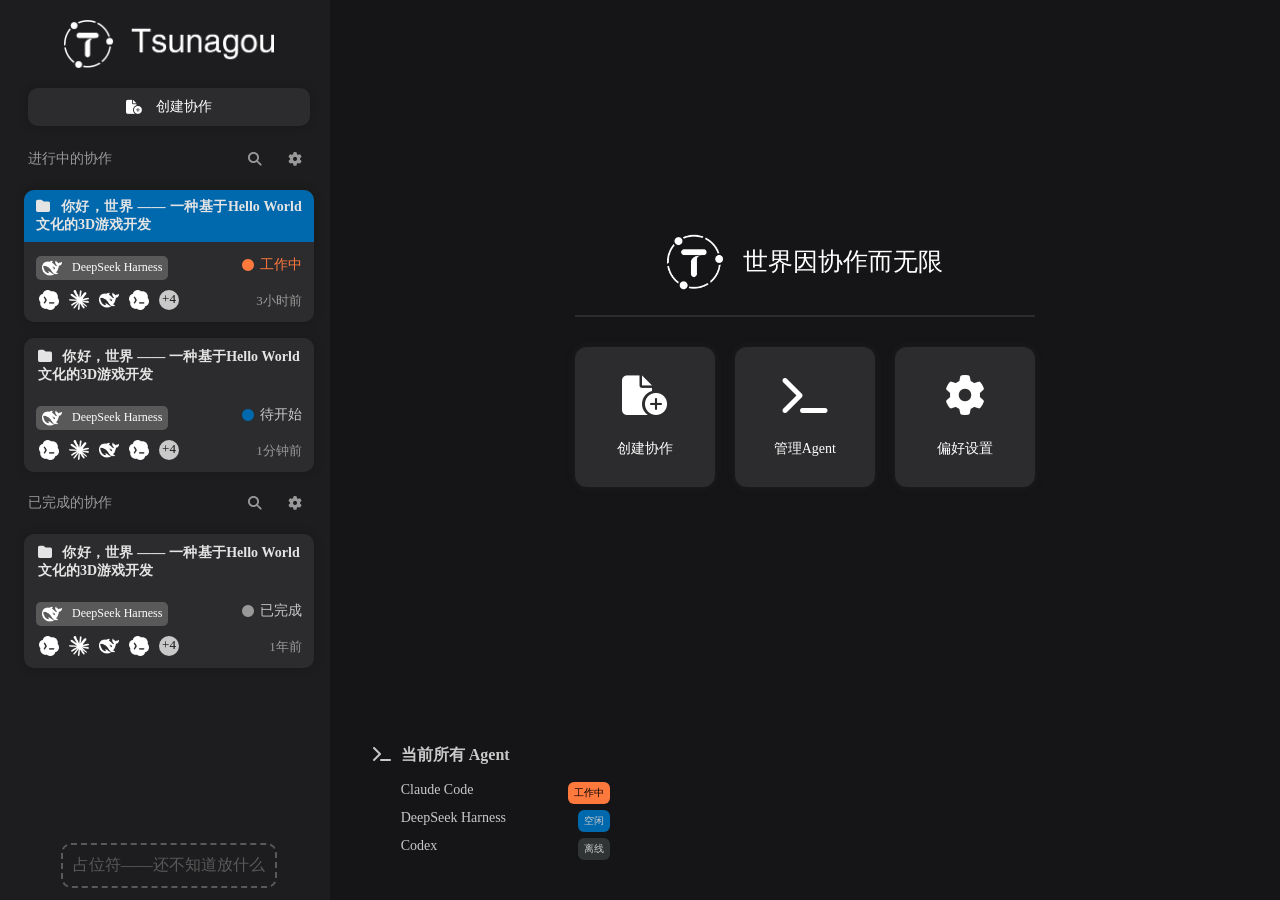
==== commit 136063c5: "Add files via upload" ====
--- a/Tsunagou/index.html
+++ b/Tsunagou/index.html
@@ -142,7 +142,7 @@
                     <div class="list">
                         <p>Claude Code<span class="active">工作中</span></p>
                         <p>DeepSeek Harness<span class="rest">空闲</span></p>
-                        <p>Code X<span class="offline">离线</span></p>
+                        <p>Codex<span class="offline">离线</span></p>
                     </div>
                 </div>
             </div>
@@ -152,7 +152,7 @@
         </div>
     </section>
     <section class="secWindow" id="setPanel">
-        <div class="window">
+        <div class="window1">
             <div class="titleBar">
                 <div class="title"><i class="fa-solid fa-cog"></i> 偏好设置</div>
                 <div class="button" onclick="closeWindow('setPanel')">×</div>
@@ -180,7 +180,7 @@
                 </div>
                 <div class="right">
                     <div class="inner innerNormal" id="uSet1">
-                        <div class="block">
+                        <div class="uiBlock">
                             <p class="title">颜色设置</p>
                             <div class="items">
                                 <div class="item">
@@ -205,7 +205,7 @@
                     </div>
                     <div class="inner" id="uSet2">
 
-                        <div class="block">
+                        <div class="uiBlock">
                             <p class="title">数据存储</p>
                             <div class="items">
                                 <div class="item">
@@ -224,7 +224,7 @@
                             </div>
                         </div>
 
-                        <div class="block">
+                        <div class="uiBlock">
                             <p class="title">数据抹除</p>
                             <div class="items">
                                 <div class="item">
@@ -259,7 +259,7 @@
 
                     </div>
                     <div class="inner" id="uSet3">
-                        <div class="block">
+                        <div class="uiBlock">
                             <p class="title">DEBUG 选项</p>
                             <div class="items">
                                 <div class="item">
@@ -275,7 +275,7 @@
                         </div>
                     </div>
                     <div class="inner" id="uSet4">
-                        <div class="block">
+                        <div class="uiBlock">
                             <p class="title">关于 Tsunagou</p>
                             <div class="items">
                                 <div class="freebox">
@@ -295,7 +295,7 @@
     </section>
 
     <section class="secWindow" id="mgrAgent">
-        <div class="window">
+        <div class="window1">
             <div class="titleBar">
                 <div class="title"><i class="fa-solid fa-cog"></i> Agent 管理</div>
                 <div class="button" onclick="closeWindow('mgrAgent')">×</div>
@@ -303,108 +303,255 @@
             <div class="main">
                 <div class="inner">
                     <div class="title">
-                        <span class="left">共5个Agent · 3个Agent在线 · 2个Agent工作中</span>
-                        <div class="right">
-                            <div class="buttonbox">增加</div>
-                            <div class="buttonbox">批量管理</div>
-                        </div>
-                    </div>
-                    <div class="table">
-                    
-                    <div class="item active">
-                        <div class="title"><img src="./assets/img/agent/deepseek-l.png" />DeepSeek Harness</div>
-                        <div class="content">
-                            <div class="apiBlock">
-                                <div class="left">API</div>
-                                <div class="right">127.0.0.1:65535</div>
-                            </div>
-                            <div class="option">
-                                <div class="left">工作中</div>
-                                <div class="right">
-                                    <i class="fa-solid fa-edit"></i>
-
-                                </div>
-                            </div>
-                        </div>
-                    </div>
-                    <div class="item active">
-                        <div class="title"><img src="./assets/img/agent/claudecode-l.png" />Claude Code</div>
-                        <div class="content">
-                            <div class="apiBlock">
-                                <div class="left">API</div>
-                                <div class="right">127.0.0.1:65534</div>
-                            </div>
-                            <div class="option">
-                                <div class="left">工作中</div>
-                                <div class="right">
-                                    <i class="fa-solid fa-edit"></i>
-
-                                </div>
-                            </div>
-                        </div>
-                    </div>
-                    <div class="item free">
-                        <div class="title"><img src="./assets/img/agent/claudecode-l.png" />Claude Code 2</div>
-                        <div class="content">
-                            <div class="apiBlock">
-                                <div class="left">API</div>
-                                <div class="right">127.0.0.1:65534</div>
-                            </div>
-                            <div class="option">
-                                <div class="left">空闲</div>
-                                <div class="right">
-                                    <i class="fa-solid fa-edit"></i>
-
-                                </div>
-                            </div>
-                        </div>
-                    </div>
-                    <div class="item">
-                        <div class="title"><img src="./assets/img/agent/claudecode-l.png" />Claude Code 2</div>
-                        <div class="content">
-                            <div class="apiBlock">
-                                <div class="left">API</div>
-                                <div class="right">127.0.0.1:65534</div>
-                            </div>
-                            <div class="option">
-                                <div class="left">离线</div>
-                                <div class="right">
-                                    <i class="fa-solid fa-edit"></i>
-
-                                </div>
-                            </div>
-                        </div>
-                    </div>
-                    <div class="item">
-                        <div class="title"><img src="./assets/img/agent/claudecode-l.png" />Claude Code 2</div>
-                        <div class="content">
-                            <div class="apiBlock">
-                                <div class="left">API</div>
-                                <div class="right">127.0.0.1:65534</div>
-                            </div>
-                            <div class="option">
-                                <div class="left">离线</div>
-                                <div class="right">
-                                    <i class="fa-solid fa-edit"></i>
-
-                                </div>
-                            </div>
-                        </div>
-                    </div>
-                </div>
-                </div>
-            </div>
-        </div>
-    </section>
-
+                        <span class="left">共5个Agent ， 3个Agent在线 ， 2个Agent工作中</span>
+                        <div class="right" id="agentMgrRight">
+                            <div class="buttonbox" onclick="openWindow('addAgent')">增加</div>
+                            <div class="buttonbox" onclick="mgrAgentDB()">批量管理</div>
+                        </div>
+                        <div class="right plgRight" id="agentMgrPlgRight">
+                            <div class="buttonbox" onclick="mgrAgentDDB()">取消</div>
+                            <div class="buttonbox" onclick="openWindow('delPmt')">删除</div>
+                        </div>
+                    </div>
+                    <div class="table">                    
+                        <div class="item active">
+                            <div class="title"><img src="./assets/img/agent/deepseek-l.png" />DeepSeek Harness</div>
+                            <div class="content">
+                                <div class="apiBlock">
+                                    <div class="left">API</div>
+                                    <div class="right">127.0.0.1:65535</div>
+                                </div>
+                                <div class="option">
+                                    <div class="left">工作中</div>
+                                    <div class="right" onclick="openWindow('mgrAgentEdit')">
+                                        <i class="fa-solid fa-edit"></i>
+                                    </div>
+                                </div>
+                            </div>
+                            <span class="edit"></span>
+                        </div>
+                        <div class="item active">
+                            <div class="title"><img src="./assets/img/agent/claudecode-l.png" />Claude Code</div>
+                            <div class="content">
+                                <div class="apiBlock">
+                                    <div class="left">API</div>
+                                    <div class="right">127.0.0.1:65534</div>
+                                </div>
+                                <div class="option">
+                                    <div class="left">工作中</div>
+                                    <div class="right">
+                                        <i class="fa-solid fa-edit"></i>
+    
+                                    </div>
+                                </div>
+                            </div>
+                            <span class="edit"></span>
+                        </div>
+                        <div class="item free">
+                            <div class="title"><img src="./assets/img/agent/claudecode-l.png" />Claude Code 2</div>
+                            <div class="content">
+                                <div class="apiBlock">
+                                    <div class="left">API</div>
+                                    <div class="right">127.0.0.1:65534</div>
+                                </div>
+                                <div class="option">
+                                    <div class="left">空闲</div>
+                                    <div class="right">
+                                        <i class="fa-solid fa-edit"></i>
+    
+                                    </div>
+                                </div>
+                            </div>
+                            <span class="edit"></span>
+                        </div>
+                        <div class="item">
+                            <div class="title"><img src="./assets/img/agent/claudecode-l.png" />Claude Code 2</div>
+                            <div class="content">
+                                <div class="apiBlock">
+                                    <div class="left">API</div>
+                                    <div class="right">127.0.0.1:65534</div>
+                                </div>
+                                <div class="option">
+                                    <div class="left">离线</div>
+                                    <div class="right">
+                                        <i class="fa-solid fa-edit"></i>
+    
+                                    </div>
+                                </div>
+                            </div>
+                            <span class="edit"></span>
+                        </div>
+                        <div class="item">
+                            <div class="title"><img src="./assets/img/agent/claudecode-l.png" />Claude Code 2</div>
+                            <div class="content">
+                                <div class="apiBlock">
+                                    <div class="left">API</div>
+                                    <div class="right">127.0.0.1:65534</div>
+                                </div>
+                                <div class="option">
+                                    <div class="left">离线</div>
+                                    <div class="right">
+                                        <i class="fa-solid fa-edit"></i>
+    
+                                    </div>
+                                </div>
+                            </div>
+                            <span class="edit"></span>
+                        </div>
+                    </div>
+                </div>
+            </div>
+        </div>
+    </section>
+    <section class="secWindow" id="mgrAgentEdit">
+        <div class="window2">
+            <div class="titleBar">
+                <div class="title"><i class="fa-solid fa-cog"></i> 修改 Agent 信息</div>
+                <div class="button" onclick="closeWindow('mgrAgentEdit')">×</div>
+            </div>
+            <div class="content">
+                <div class="uiBlock">
+                    <div class="items">
+                        <div class="item">
+                                    <div class="left">
+                                        <p class="fword">Agent 名称</p>
+                                        <p class="sword">为你的 Agent 设置一个名称</p>
+                                    </div>
+                                    <div class="right">
+                                        <div class="textbox">
+                                            <input class="left" />
+                                        </div>
+                                    </div>
+                                </div>
+                        <div class="item">
+                                    <div class="left">
+                                        <p class="fword">Agent 图标</p>
+                                        <p class="sword">根据你的喜好修改 Agent 图标</p>
+                                    </div>
+                                    <div class="right">
+                                        <div class="choosebox">
+                                            <div class="left">DeepSeek</div>
+                                            <div class="right"></div>
+                                        </div>
+                                        <div class="chooseboxOpen" id="uSetCol">
+                                            <p>DeepSeek</p>
+                                            <p>Claude Code</p>
+                                            <p>Codex</p>
+                                            <p>Tsunagou</p>
+                                        </div>
+                                    </div>
+                                </div>
+                        <div class="item">
+                                    <div class="left">
+                                        <p class="fword">API 地址</p>
+                                        <p class="sword">输入 API 地址以允许 Agent 接入</p>
+                                    </div>
+                                    <div class="right">
+                                        <div class="textbox">
+                                            <input class="left" />
+                                        </div>
+                                    </div>
+                                </div>
+                    </div>
+                </div>
+            </div>
+            <div class="options">
+                <div class="buttonbox2" onclick="closeWindow('mgrAgentEdit')">取消</div>
+                <div class="buttonbox2 buttonbox2active">确定</div>
+            </div>
+        </div>
+    </section>
+
+    <section class="secWindow" id="addAgent">
+        <div class="window2">
+            <div class="titleBar">
+                <div class="title"><i class="fa-solid fa-cog"></i> 添加 Agent</div>
+                <div class="button" onclick="closeWindow('addAgent')">×</div>
+            </div>
+            <div class="content">
+                <div class="uiBlock">
+                    <div class="items">
+                        <div class="item">
+                                    <div class="left">
+                                        <p class="fword">Agent 名称</p>
+                                        <p class="sword">为你的 Agent 设置一个名称</p>
+                                    </div>
+                                    <div class="right">
+                                        <div class="textbox">
+                                            <input class="left" />
+                                        </div>
+                                    </div>
+                                </div>
+                        <div class="item">
+                                    <div class="left">
+                                        <p class="fword">Agent 图标</p>
+                                        <p class="sword">根据你的喜好修改 Agent 图标</p>
+                                    </div>
+                                    <div class="right">
+                                        <div class="choosebox">
+                                            <div class="left">DeepSeek</div>
+                                            <div class="right"></div>
+                                        </div>
+                                        <div class="chooseboxOpen" id="uSetCol">
+                                            <p>DeepSeek</p>
+                                            <p>Claude Code</p>
+                                            <p>Codex</p>
+                                            <p>Tsunagou</p>
+                                        </div>
+                                    </div>
+                                </div>
+                        <div class="item">
+                                    <div class="left">
+                                        <p class="fword">API 地址</p>
+                                        <p class="sword">输入 API 地址以允许 Agent 接入</p>
+                                    </div>
+                                    <div class="right">
+                                        <div class="textbox">
+                                            <input class="left" />
+                                        </div>
+                                    </div>
+                                </div>
+                    </div>
+                </div>
+            </div>
+            <div class="options">
+                <div class="buttonbox2" onclick="closeWindow('addAgent')">取消</div>
+                <div class="buttonbox2 buttonbox2active">确定</div>
+            </div>
+        </div>
+    </section>
+
+    <section class="secWindow" id="delPmt">
+        <div class="window3">
+            <div class="titleBar">
+                <div class="title">删除 Agent</div>
+                <div class="button" onclick="closeWindow('delPmt')">×</div>
+            </div>
+            <div class="content">
+                <div class="left"><i class="fa-solid fa-circle-exclamation"></i></div>
+                <div class="right">
+                <p class="bigTxt">确定要删除这几个 Agent 吗？</p>
+                <p class="description">此操作不可挽回，请务必考虑清楚。</p>
+                </div>
+            </div>
+            <div class="options">
+                <div class="buttonbox2" onclick="closeWindow('delPmt')">取消</div>
+                <div class="buttonbox2 buttonbox2active">确定</div>
+            </div>
+        </div>
+    </section>
+    
     <section class="secAnnounce" id="AnnounceMent">
+        <div class="top">
         <div class="aIcon">
             <i class="fa-solid fa-check"></i>
         </div>
         <div class="aText">
-            <p class="fword">改动已成功保存.</p>
+            <p class="fword">改动已成功保存</p>
             <p class="sword">Tsunagou 2026/09/18</p>
         </div>
+        </div>
+        <div class="bottom" id="secApgr"></div>
     </section>
 
     <script src="./assets/js/behavior.js"></script>
--- a/Tsunagou/assets/css/style.css
+++ b/Tsunagou/assets/css/style.css
@@ -30,6 +30,7 @@
     --col-7: #C9C9C9;
     --col-7-5: #E4E4E4;
     --col-8: white;
+    --brand-col-0:#3e5868;
     --brand-col: #0068AD;
     --brand-col-2: #118ddf;
     --active-col: #ff793d;
@@ -89,8 +90,6 @@
         }
     }
 
-
-
     .newBtn:hover {
         background-color: var(--col-5);
     }
@@ -307,7 +306,7 @@
 
             .edit::before {
                 font-family: "Font Awesome 6 Free";
-                font-weight: 400;
+                font-weight: 900;
                 content: "\f044";
             }
 
@@ -338,8 +337,6 @@
     .projItemSelected {
         .inner {
             border: none;
-
-
 
             .title {
                 background-color: var(--brand-col);
@@ -554,8 +551,10 @@
     justify-content: center;
     align-items: center;
     display: none;
-
-    .window {
+    opacity: 0;
+    transition:opacity 0.15s,display 0.15s allow-discrete;
+
+    .window1 {
         width: 800px;
         height: 600px;
         background-color: var(--col-3);
@@ -574,7 +573,6 @@
             padding: 20px;
             align-items: center;
             flex-grow: 0;
-
 
             .title {
                 i {
@@ -638,6 +636,9 @@
 
                     .Active {
                         background-color: var(--brand-col);
+                        i {
+                            animation: iconUpDown 0.4s ease-in-out;
+                        }
                     }
                 }
             }
@@ -657,93 +658,13 @@
                     flex-wrap: nowrap;
                     gap: 10px;
                     overflow-y: scroll;
-
-                    .block {
-                        display: flex;
-                        flex-direction: column;
-
-                        .title {
-                            color: white;
-                            font-size: 20px;
-                            user-select: none;
-                        }
-
-                        .items {
-                            background-color: var(--col-4-5);
-                            margin-top: 14px;
-                            border-radius: 8px;
-
-                            .item {
-                                padding: 10px;
-                                user-select: none;
-                                display: flex;
-                                flex-direction: row;
-                                flex-wrap: nowrap;
-
-
-                                >.left {
-                                    flex-grow: 1;
-
-                                    .fword {
-                                        color: var(--col-8);
-                                    }
-
-                                    .sword {
-                                        color: var(--col-6);
-                                        font-size: 14px;
-                                        margin-top: 5px;
-                                    }
-                                }
-
-                                >.right {
-                                    flex-grow: 0;
-                                    display: flex;
-                                    align-items: center;
-                                    justify-content: flex-end;
-                                    padding-right: 16px;
-                                    position: relative;
-                                    
-                                    .choosebox {
-                                        display: flex;
-                                        height: 34px;
-                                        background-color: var(--col-5);
-                                        border-radius: 6px;
-                                        flex: 0;
-
-                                        .left {
-                                            flex-grow: 1;
-                                            display: flex;
-                                            align-items: center;
-                                            justify-content: flex-start;
-                                            color: var(--col-8);
-                                            width: 100px;
-                                            padding: 0 14px;
-                                        }
-
-                                        .right {
-                                            flex-grow: 0;
-                                            display: flex;
-                                            align-items: center;
-                                            justify-content: center;
-                                            padding-right: 10px;
-                                        }
-
-                                        .right::before {
-                                            font-family: "Font Awesome 6 Free";
-                                            content: "\f107";
-                                            color: var(--col-6);
-                                            font-weight: 900;
-                                        }
-                                    }
-
-                                }
-                            }
-                        }
-                    }
+                    opacity: 0;
+                    transition: opacity 0.15s;
                 }
 
                 .innerNormal {
                     display: flex;
+                    opacity: 1;
                 }
             }
 
@@ -763,6 +684,10 @@
                     .right {
                         display: flex;
                         gap: 10px;
+                    }
+
+                    .plgRight {
+                        display:none;
                     }
                 }
 
@@ -788,7 +713,9 @@
                         justify-content: space-between;
                         overflow: hidden;
                         box-shadow: 0 0 6px 0px var(--col-1-5);
-
+                        position:relative;
+                        
+                        
 
                         .title {
                             color: var(--col-8);
@@ -868,6 +795,37 @@
                                 }
                             }
                         }
+
+                        .edit {
+                            position:absolute;
+                            display: flex;
+                            align-items: center;
+                            justify-content: center;
+                            height:30px;
+                            width:30px;
+                            background-color:var(--col-4);
+                            right:-40px;
+                            top: -40px;
+                            border-bottom-left-radius:10px;
+                            transition:right 0.15s,top 0.15s;
+                        }
+
+                        .edit::before {
+                            font-family: "Font Awesome 6 Free";
+                            content: "\f0c8";
+                            color: var(--col-6);
+                            font-weight: 900;
+                            transition:color 0.15s;
+                        }
+
+                        .edit:hover::before {
+                            color:var(--brand-col-2);
+                        }
+
+                        .edit:active::before {
+                            color:var(--brand-col-2);
+                            content: "\f00c";
+                        }
                     }
 
                     .active {
@@ -902,54 +860,322 @@
 
         }
     }
+
+    .window2 {
+        width: 500px;
+        min-height: 300px;
+        background-color: var(--col-3);
+        border-radius: 20px;
+        display: flex;
+        flex-direction: column;
+        flex-wrap: nowrap;
+        box-shadow: 0 0 4px 1px var(--col-1);
+        justify-content: space-between;
+
+        .titleBar {
+            color: var(--col-7-5);
+            display: flex;
+            flex-direction: row;
+            flex-wrap: nowrap;
+            justify-content: space-between;
+            padding: 10px 20px 5px 20px;
+            align-items: center;
+            flex-grow: 0;
+
+            .title {
+                i {
+                    margin-right: 10px;
+                }
+
+                user-select:none;
+            }
+
+            .button {
+                font-size: 20px;
+                width: 30px;
+                height: 30px;
+                display: flex;
+                align-items: center;
+                justify-content: center;
+                border-radius: 10px;
+                transition: background-color 0.1s;
+                user-select: none;
+            }
+
+            .button:hover {
+                background-color: var(--col-4-5);
+            }
+        }
+
+        .content {
+            padding: 20px;
+            flex-grow: 1;
+            padding-top: 0;
+        }
+
+        .options {
+            display:flex;
+            gap: 16px;
+            justify-content: flex-end;
+            padding: 0 20px 20px 20px;
+        }
+    }
+
+    .window3 {
+        width: 400px;
+        min-height: 220px;
+        background-color: var(--col-3);
+        border-radius: 20px;
+        display: flex;
+        flex-direction: column;
+        flex-wrap: nowrap;
+        box-shadow: 0 0 4px 1px var(--col-1);
+        justify-content: space-between;
+        
+        
+        
+        
+
+        .titleBar {
+            color: var(--col-7-5);
+            display: flex;
+            flex-direction: row;
+            flex-wrap: nowrap;
+            justify-content: space-between;
+            padding: 10px 20px 5px 20px;
+            align-items: center;
+            flex-grow: 0;
+
+            .title {
+                i {
+                    margin-right: 10px;
+                }
+
+                user-select:none;
+            }
+
+            .button {
+                font-size: 20px;
+                width: 30px;
+                height: 30px;
+                display: flex;
+                align-items: center;
+                justify-content: center;
+                border-radius: 10px;
+                transition: background-color 0.1s;
+                user-select: none;
+            }
+
+            .button:hover {
+                background-color: var(--col-4-5);
+            }
+        }
+
+        .content {
+            padding: 20px;
+            flex-grow: 1;
+            padding-top: 0;
+            display: flex;
+            flex-direction: row;
+            align-items: center;
+            justify-content: center;
+            
+            
+            
+            
+            
+            
+            
+            
+            
+
+            .left {
+                width:100px;
+                display:flex;
+                color:var(--col-8);
+                font-size:50px;
+                align-items: center;
+                justify-content: flex-start;
+                padding-left: 15px;
+            }
+
+            .right {
+            
+                .bigTxt {
+                    color:var(--col-8);
+                    font-size:18px;
+                    font-weight:600;
+                }
+                .description {
+                    color:var(--col-7);
+                    font-size:14px;
+                    margin-top:10px;
+                }
+            }
+        }
+
+        .options {
+            display:flex;
+            gap: 16px;
+            justify-content: flex-end;
+            padding: 0 20px 20px 20px;
+        }
+    }
 }
 
 .secAnnounce {
     position: fixed;
-    height: 60px;
+    height: 65px;
     width: 250px;
     background-color: var(--brand-col);
     z-index: 999;
     bottom: 30px;
-    right: 30px;
+    right: -300px;
     border-radius: 10px;
-    padding: 5px;
     display: flex;
-    flex-direction: row;
+    flex-direction: column;
     flex-wrap: nowrap;
-    align-items: center;
+    align-items: flex-start;
     justify-content: space-between;
     user-select: none;
     transition: right 0.25s cubic-bezier(0, 0, 0, 0.93);
-    right: -300px;
-
-    .aIcon {
-        width: 60px;
+    overflow:hidden;
+    
+    
+    
+    .top {
+        display: flex;
+        flex-direction: row;
+        flex-wrap: nowrap;
+        align-items: center;
+        justify-content: space-between;
+        padding: 5px 5px 10px 5px;
+       .aIcon {
+            width: 60px;
+            flex-grow: 0;
+            display: flex;
+            color: white;
+            font-size: 30px;
+            justify-content: center;
+        }
+    
+        .aText {
+            display: flex;
+            flex-direction: column;
+            flex-wrap: nowrap;
+            align-items: flex-start;
+            justify-content: center;
+            color: white;
+            flex-grow: 1;
+            padding-left: 3px;
+    
+            .fword {
+                font-size: 20px;
+            }
+    
+            .sword {
+                font-size: 12px;
+            }
+        }
+    }
+
+    .bottom {
+        height:10px;
+        background-color:white;
+        width:0%;
+    }
+
+    .Active {
+        width:100%;
+        transition:width 2s;
+    }
+}
+
+/* 控件定义处 */
+
+.uiBlock {
+    display: flex;
+    flex-direction: column;
+
+    .title {
+        color: white;
+        font-size: 20px;
+        user-select: none;
+    }
+
+    .items {
+        background-color: var(--col-4-5);
+        margin-top: 14px;
+        border-radius: 8px;
+
+        .item {
+            padding: 10px 15px;
+            user-select: none;
+            display: flex;
+            flex-direction: row;
+            flex-wrap: nowrap;
+
+            >.left {
+                flex-grow: 1;
+
+                .fword {
+                    color: var(--col-8);
+                }
+
+                .sword {
+                    color: var(--col-6);
+                    font-size: 14px;
+                    margin-top: 5px;
+                }
+            }
+
+            >.right {
+                flex-grow: 0;
+                display: flex;
+                align-items: center;
+                justify-content: flex-end;
+                position: relative;
+            }
+        }
+    }
+}
+
+.choosebox {
+    display: flex;
+    height: 34px;
+    background-color: var(--col-5);
+    border-radius: 6px;
+    flex-grow: 0;   
+    transition:background-color 0.2s;
+
+    .left {
+        flex-grow: 1;
+        display: flex;
+        align-items: center;
+        justify-content: flex-start;
+        color: var(--col-8);
+        min-width: 106px;
+        padding: 0 14px;
+    }
+
+    .right {
         flex-grow: 0;
         display: flex;
-        color: white;
-        font-size: 30px;
+        align-items: center;
         justify-content: center;
-    }
-
-    .aText {
-        display: flex;
-        flex-direction: column;
-        flex-wrap: nowrap;
-        align-items: flex-start;
-        justify-content: center;
-        color: white;
-        flex-grow: 1;
-        padding-left: 3px;
-
-        .fword {
-            font-size: 20px;
-        }
-
-        .sword {
-            font-size: 12px;
-        }
-    }
+        padding-right: 10px;
+    }
+
+    .right::before {
+        font-family: "Font Awesome 6 Free";
+        content: "\f107";
+        color: var(--col-6);
+        font-weight: 900;
+    }
+}
+
+.choosebox:hover {
+    background-color: var(--brand-col);
 }
 
 .chooseboxOpen {
@@ -959,7 +1185,7 @@
     flex-direction: column;
     justify-content: space-around;
     border-radius: 6px;
-    width: 134px;
+    min-width: 130px;
     color: var(--col-8);
     overflow: hidden;
     height: 40px;
@@ -1013,7 +1239,7 @@
     }
 
     .right:hover {
-        background-color: var(--active-col);
+        background-color: var(--brand-col-2);
     }
 }
 
@@ -1028,14 +1254,43 @@
     align-items: center;
     min-width: 40px;
     transition: background-color 0.2s;
-    =:
-        stretch;
     user-select: none;
     padding: 0 20px;
 }
 
 .buttonbox:hover {
     background-color: var(--brand-col);
+}
+
+.buttonbox:active {
+    background-color:var(--brand-col-0);
+}
+
+.buttonbox2 {
+    display: flex;
+    height: 34px;
+    background-color: var(--col-5);
+    border-radius: 6px;
+    flex-grow: 0;
+    color: var(--col-8);
+    justify-content: center;
+    align-items: center;
+    min-width: 100px;
+    transition: background-color 0.2s;
+    user-select: none;
+    padding: 0 20px;
+}
+
+.buttonbox2active {
+    background-color:var(--brand-col);
+}
+
+.buttonbox2:hover {
+    background-color: var(--brand-col-2);
+}
+
+.buttonbox2:active {
+    background-color:var(--brand-col);
 }
 
 .freebox {
@@ -1068,4 +1323,20 @@
         user-select: none;
         align-self: stretch;
     }
+}
+
+
+@keyframes iconUpDown {
+  0% {
+        transform: translateY(0);
+  }
+  30% {
+        transform: translateY(-4px) scale(112%);
+  }
+    70% {
+        transform: translateY(2px) scale(100%);
+    }
+    100% {
+        transform:translateY(0);
+    }
 }
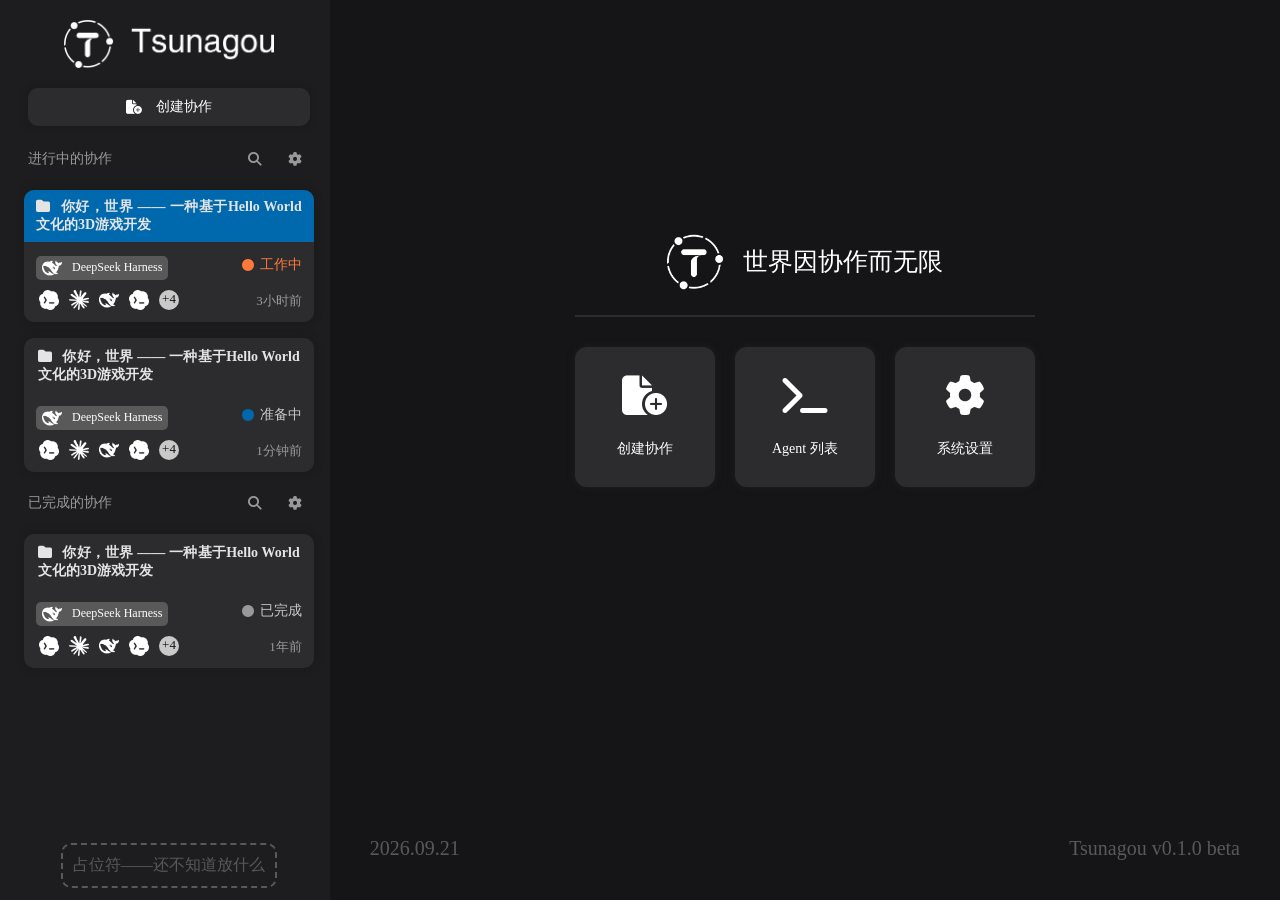
==== commit be117767: "Add files via upload" ====
--- a/Tsunagou/index.html
+++ b/Tsunagou/index.html
@@ -10,6 +10,7 @@
 </head>
 
 <body>
+    <!--侧边栏-->
     <section class="secMainLeft">
         <div class="header">
             <img src="./assets/img/logo.png" />
@@ -68,7 +69,7 @@
                             </div>
                         </div>
                         <div class="right">
-                            <p class="starting">待开始</p>
+                            <p class="starting">准备中</p>
                             <p class="time">1分钟前</p>
                         </div>
                     </div>
@@ -112,6 +113,8 @@
             <div class="btmTabsTxt">占位符——还不知道放什么</div>
         </div>
     </section>
+
+    <!--工作区-->
     <section class="secMainRight">
         <div class="topArea">
             <div class="mainArea">
@@ -120,41 +123,36 @@
                     <p>世界因协作而无限</p>
                 </div>
                 <div class="btnArea">
-                    <div class="bigBtn">
+                    <div class="bigBtn" onclick="openWindow('addProj')">
                         <i class="bigBtnIcon fa-solid fa-file-circle-plus"></i>
                         <p class="bigBtnTxt">创建协作</p>
                     </div>
                     <div class="bigBtn" onclick="openWindow('mgrAgent')">
                         <i class="bigBtnIcon fa-solid fa-terminal"></i>
-                        <p class="bigBtnTxt">管理Agent</p>
+                        <p class="bigBtnTxt">Agent 列表</p>
                     </div>
                     <div class="bigBtn" onclick="openWindow('setPanel')">
                         <i class="bigBtnIcon fa-solid fa-cog"></i>
-                        <p class="bigBtnTxt">偏好设置</p>
+                        <p class="bigBtnTxt">系统设置</p>
                     </div>
                 </div>
             </div>
         </div>
         <div class="bottomArea">
             <div class="left">
-                <div class="inner">
-                    <p><i class="fa-solid fa-terminal"></i>当前所有 Agent</p>
-                    <div class="list">
-                        <p>Claude Code<span class="active">工作中</span></p>
-                        <p>DeepSeek Harness<span class="rest">空闲</span></p>
-                        <p>Codex<span class="offline">离线</span></p>
-                    </div>
-                </div>
+                <p>2026.09.21</p>
             </div>
             <div class="right">
-                <p></p>
-            </div>
-        </div>
-    </section>
+                <p>Tsunagou v0.1.0 beta</p>
+            </div>
+        </div>
+    </section>
+
+    <!--窗口：系统设置-->
     <section class="secWindow" id="setPanel">
         <div class="window1">
             <div class="titleBar">
-                <div class="title"><i class="fa-solid fa-cog"></i> 偏好设置</div>
+                <div class="title"><i class="fa-solid fa-cog"></i> 设置</div>
                 <div class="button" onclick="closeWindow('setPanel')">×</div>
             </div>
             <div class="main">
@@ -251,7 +249,7 @@
                                         <p class="sword">删除本机的所有协作数据</p>
                                     </div>
                                     <div class="right">
-                                        <div class="buttonbox">清除</div>
+                                        <div class="buttonbox" onclick="openWindow('delDat')">清除</div>
                                     </div>
                                 </div>
                             </div>
@@ -269,6 +267,24 @@
                                     </div>
                                     <div class="right">
                                         <div class="buttonbox" onclick="debug()">开始</div>
+                                    </div>
+                                </div>
+                                <div class="item">
+                                    <div class="left">
+                                        <p class="fword">测试操作成功弹窗</p>
+                                        <p class="sword">DEBUG</p>
+                                    </div>
+                                    <div class="right">
+                                        <div class="buttonbox" onclick="debug2()">开始</div>
+                                    </div>
+                                </div>
+                                <div class="item">
+                                    <div class="left">
+                                        <p class="fword">测试操作成功弹窗</p>
+                                        <p class="sword">DEBUG</p>
+                                    </div>
+                                    <div class="right">
+                                        <div class="buttonbox" onclick="openWindow('loadW')">开始</div>
                                     </div>
                                 </div>
                             </div>
@@ -294,233 +310,93 @@
         </div>
     </section>
 
+    <!--窗口：Agent列表-->
     <section class="secWindow" id="mgrAgent">
         <div class="window1">
             <div class="titleBar">
-                <div class="title"><i class="fa-solid fa-cog"></i> Agent 管理</div>
+                <div class="title"><i class="fa-solid fa-cog"></i> Agent 列表</div>
                 <div class="button" onclick="closeWindow('mgrAgent')">×</div>
             </div>
             <div class="main">
                 <div class="inner">
-                    <div class="title">
-                        <span class="left">共5个Agent ， 3个Agent在线 ， 2个Agent工作中</span>
-                        <div class="right" id="agentMgrRight">
-                            <div class="buttonbox" onclick="openWindow('addAgent')">增加</div>
-                            <div class="buttonbox" onclick="mgrAgentDB()">批量管理</div>
-                        </div>
-                        <div class="right plgRight" id="agentMgrPlgRight">
-                            <div class="buttonbox" onclick="mgrAgentDDB()">取消</div>
-                            <div class="buttonbox" onclick="openWindow('delPmt')">删除</div>
-                        </div>
-                    </div>
-                    <div class="table">                    
-                        <div class="item active">
-                            <div class="title"><img src="./assets/img/agent/deepseek-l.png" />DeepSeek Harness</div>
+                    <div class="table">
+                        <div class="item" onclick="openWindow('mgrAgentInfo')">
+                            <div class="title"><img src="./assets/img/agent/deepseek-l.png" />DeepSeek Harness（054）
+                            </div>
                             <div class="content">
-                                <div class="apiBlock">
+                                <div class="txtBlock">
+                                    <div class="left">协作</div>
+                                    <div class="right">基于Java 8的Minecraft游戏模组开发</div>
+                                </div>
+                                <div class="txtBlock">
+                                    <div class="left">任务</div>
+                                    <div class="right">增加不同颜色的火焰及可被火焰点燃的方块列表</div>
+                                </div>
+                                <div class="txtBlock">
                                     <div class="left">API</div>
                                     <div class="right">127.0.0.1:65535</div>
                                 </div>
-                                <div class="option">
-                                    <div class="left">工作中</div>
-                                    <div class="right" onclick="openWindow('mgrAgentEdit')">
-                                        <i class="fa-solid fa-edit"></i>
-                                    </div>
-                                </div>
-                            </div>
-                            <span class="edit"></span>
-                        </div>
-                        <div class="item active">
-                            <div class="title"><img src="./assets/img/agent/claudecode-l.png" />Claude Code</div>
-                            <div class="content">
-                                <div class="apiBlock">
-                                    <div class="left">API</div>
-                                    <div class="right">127.0.0.1:65534</div>
-                                </div>
-                                <div class="option">
-                                    <div class="left">工作中</div>
-                                    <div class="right">
-                                        <i class="fa-solid fa-edit"></i>
-    
-                                    </div>
-                                </div>
-                            </div>
-                            <span class="edit"></span>
-                        </div>
-                        <div class="item free">
-                            <div class="title"><img src="./assets/img/agent/claudecode-l.png" />Claude Code 2</div>
-                            <div class="content">
-                                <div class="apiBlock">
-                                    <div class="left">API</div>
-                                    <div class="right">127.0.0.1:65534</div>
-                                </div>
-                                <div class="option">
-                                    <div class="left">空闲</div>
-                                    <div class="right">
-                                        <i class="fa-solid fa-edit"></i>
-    
-                                    </div>
-                                </div>
-                            </div>
-                            <span class="edit"></span>
-                        </div>
-                        <div class="item">
-                            <div class="title"><img src="./assets/img/agent/claudecode-l.png" />Claude Code 2</div>
-                            <div class="content">
-                                <div class="apiBlock">
-                                    <div class="left">API</div>
-                                    <div class="right">127.0.0.1:65534</div>
-                                </div>
-                                <div class="option">
-                                    <div class="left">离线</div>
-                                    <div class="right">
-                                        <i class="fa-solid fa-edit"></i>
-    
-                                    </div>
-                                </div>
-                            </div>
-                            <span class="edit"></span>
-                        </div>
-                        <div class="item">
-                            <div class="title"><img src="./assets/img/agent/claudecode-l.png" />Claude Code 2</div>
-                            <div class="content">
-                                <div class="apiBlock">
-                                    <div class="left">API</div>
-                                    <div class="right">127.0.0.1:65534</div>
-                                </div>
-                                <div class="option">
-                                    <div class="left">离线</div>
-                                    <div class="right">
-                                        <i class="fa-solid fa-edit"></i>
-    
-                                    </div>
-                                </div>
-                            </div>
-                            <span class="edit"></span>
-                        </div>
-                    </div>
-                </div>
-            </div>
-        </div>
-    </section>
-    <section class="secWindow" id="mgrAgentEdit">
+                            </div>
+                        </div>
+                    </div>
+                </div>
+            </div>
+        </div>
+    </section>
+
+    <!--窗口：Agent详细信息-->
+    <section class="secWindow" id="mgrAgentInfo">
         <div class="window2">
             <div class="titleBar">
-                <div class="title"><i class="fa-solid fa-cog"></i> 修改 Agent 信息</div>
-                <div class="button" onclick="closeWindow('mgrAgentEdit')">×</div>
+                <div class="title"><i class="fa-solid fa-cog"></i>DeepSeek Harness（054）详细信息</div>
+                <div class="button" onclick="closeWindow('mgrAgentInfo')">×</div>
             </div>
             <div class="content">
                 <div class="uiBlock">
                     <div class="items">
                         <div class="item">
-                                    <div class="left">
-                                        <p class="fword">Agent 名称</p>
-                                        <p class="sword">为你的 Agent 设置一个名称</p>
-                                    </div>
-                                    <div class="right">
-                                        <div class="textbox">
-                                            <input class="left" />
-                                        </div>
-                                    </div>
-                                </div>
+                            <div class="left">
+                                <p class="fword">项目名称</p>
+                                <p class="sword">此 Agent 当前正在参与的协作项目</p>
+                            </div>
+                            <div class="right">
+                                <div class="textbox">
+                                    <input class="left" />
+                                </div>
+                            </div>
+                        </div>
                         <div class="item">
-                                    <div class="left">
-                                        <p class="fword">Agent 图标</p>
-                                        <p class="sword">根据你的喜好修改 Agent 图标</p>
-                                    </div>
-                                    <div class="right">
-                                        <div class="choosebox">
-                                            <div class="left">DeepSeek</div>
-                                            <div class="right"></div>
-                                        </div>
-                                        <div class="chooseboxOpen" id="uSetCol">
-                                            <p>DeepSeek</p>
-                                            <p>Claude Code</p>
-                                            <p>Codex</p>
-                                            <p>Tsunagou</p>
-                                        </div>
-                                    </div>
-                                </div>
+                            <div class="left">
+                                <p class="fword">任务名称</p>
+                                <p class="sword">此 Agent 当前正在完成的项目</p>
+                            </div>
+                            <div class="right">
+                                <div class="textbox">
+                                    <input class="left" />
+                                </div>
+                            </div>
+                        </div>
                         <div class="item">
-                                    <div class="left">
-                                        <p class="fword">API 地址</p>
-                                        <p class="sword">输入 API 地址以允许 Agent 接入</p>
-                                    </div>
-                                    <div class="right">
-                                        <div class="textbox">
-                                            <input class="left" />
-                                        </div>
-                                    </div>
-                                </div>
+                            <div class="left">
+                                <p class="fword">API 地址</p>
+                                <p class="sword">Agent 接入 Tsunagou 的地址</p>
+                            </div>
+                            <div class="right">
+                                <div class="textbox">
+                                    <input class="left" />
+                                </div>
+                            </div>
+                        </div>
                     </div>
                 </div>
             </div>
             <div class="options">
-                <div class="buttonbox2" onclick="closeWindow('mgrAgentEdit')">取消</div>
-                <div class="buttonbox2 buttonbox2active">确定</div>
-            </div>
-        </div>
-    </section>
-
-    <section class="secWindow" id="addAgent">
-        <div class="window2">
-            <div class="titleBar">
-                <div class="title"><i class="fa-solid fa-cog"></i> 添加 Agent</div>
-                <div class="button" onclick="closeWindow('addAgent')">×</div>
-            </div>
-            <div class="content">
-                <div class="uiBlock">
-                    <div class="items">
-                        <div class="item">
-                                    <div class="left">
-                                        <p class="fword">Agent 名称</p>
-                                        <p class="sword">为你的 Agent 设置一个名称</p>
-                                    </div>
-                                    <div class="right">
-                                        <div class="textbox">
-                                            <input class="left" />
-                                        </div>
-                                    </div>
-                                </div>
-                        <div class="item">
-                                    <div class="left">
-                                        <p class="fword">Agent 图标</p>
-                                        <p class="sword">根据你的喜好修改 Agent 图标</p>
-                                    </div>
-                                    <div class="right">
-                                        <div class="choosebox">
-                                            <div class="left">DeepSeek</div>
-                                            <div class="right"></div>
-                                        </div>
-                                        <div class="chooseboxOpen" id="uSetCol">
-                                            <p>DeepSeek</p>
-                                            <p>Claude Code</p>
-                                            <p>Codex</p>
-                                            <p>Tsunagou</p>
-                                        </div>
-                                    </div>
-                                </div>
-                        <div class="item">
-                                    <div class="left">
-                                        <p class="fword">API 地址</p>
-                                        <p class="sword">输入 API 地址以允许 Agent 接入</p>
-                                    </div>
-                                    <div class="right">
-                                        <div class="textbox">
-                                            <input class="left" />
-                                        </div>
-                                    </div>
-                                </div>
-                    </div>
-                </div>
-            </div>
-            <div class="options">
-                <div class="buttonbox2" onclick="closeWindow('addAgent')">取消</div>
-                <div class="buttonbox2 buttonbox2active">确定</div>
-            </div>
-        </div>
-    </section>
-
+                <div class="buttonbox2 buttonbox2active" onclick="closeWindow('mgrAgentInfo')">确定</div>
+            </div>
+        </div>
+    </section>
+
+    <!--窗口：删除确认-->
     <section class="secWindow" id="delPmt">
         <div class="window3">
             <div class="titleBar">
@@ -530,8 +406,8 @@
             <div class="content">
                 <div class="left"><i class="fa-solid fa-circle-exclamation"></i></div>
                 <div class="right">
-                <p class="bigTxt">确定要删除这几个 Agent 吗？</p>
-                <p class="description">此操作不可挽回，请务必考虑清楚。</p>
+                    <p class="bigTxt">确定要删除这几个 Agent 吗？</p>
+                    <p class="description">此操作不可挽回，请务必考虑清楚。</p>
                 </div>
             </div>
             <div class="options">
@@ -540,20 +416,207 @@
             </div>
         </div>
     </section>
-    
+
+    <!--窗口：抹除全部数据-->
+    <section class="secWindow" id="delDat">
+        <div class="window3">
+            <div class="titleBar">
+                <div class="title">抹除全部数据</div>
+                <div class="button" onclick="closeWindow('delDat')">×</div>
+            </div>
+            <div class="content">
+                <div class="left"><i class="fa-solid fa-circle-exclamation"></i></div>
+                <div class="right">
+                    <p class="bigTxt">确定要抹除全部数据吗？</p>
+                    <p class="description">此操作不可挽回，请务必考虑清楚。</p>
+                </div>
+            </div>
+            <div class="options">
+                <div class="buttonbox2" onclick="closeWindow('delDat')">取消</div>
+                <div class="buttonbox2 buttonbox2active">确定</div>
+            </div>
+        </div>
+    </section>
+
+    <!--窗口：新建协作-->
+    <section class="secWindow" id="addProj">
+        <div class="window4">
+            <div class="titleBar">
+                <div class="title"><i class="fa-solid fa-cog"></i> 新建协作</div>
+                <div class="button" onclick="closeWindow('addProj')">×</div>
+            </div>
+            <div class="content">
+                <div class="left">
+                    <img src="./assets/img/logo-little.png" />
+                </div>
+                <div class="right" id="newXz1">
+                    <div class="uiBlock">
+                        <div class="title">协作的名字是什么？</div>
+                        <div class="descbox">为你的协作取一个易于辨认的名字，以方便你在调度中心进行查看和管理。</div>
+                        <div class="textbox2">
+                            <input class="inner" placeholder="协作的名称"/>
+                        </div>
+                    </div>
+                </div>
+                <div class="right" id="newXz2">
+                    <div class="uiBlock">
+                        <div class="title">连接到主 Agent</div>
+                        <div class="descbox">输入一个 Agent 的 API 地址和名字，以将该 Agent 作为主 Agent 连接到协作系统中。</div>
+                        <div class="textbox2">
+                            <input class="inner" placeholder="主 Agent 名称"/>
+                        </div>
+                        <div class="textbox2">
+                            <input class="inner" placeholder="主 Agent 的 API 地址"/>
+                        </div>
+                        <div class="descbox">检测到的 Agent：</div>
+                        <div class="agentbox">
+                            <img class="left" src="./assets/img/agent/deepseek-l.png"/>
+                            <div class="right">DeepSeek Harness</div>
+                        </div>
+                    </div>
+                </div>
+                <div class="right" id="newXz3">
+                    <div class="uiBlock">
+                        <div class="title">连接到子 Agent</div>
+                        <div class="descbox">为你的协作项目加入一个或多个子 Agent。</div>
+                        <div class="listfieldbox">
+                            <div class="item">
+                                <img class="left" src="./assets/img/agent/deepseek-l.png"/>
+                                <div class="right">DeepSeek Harness</div>
+                            </div>
+                            <div class="item">
+                                <img class="left" src="./assets/img/agent/deepseek-l.png"/>
+                                <div class="right">DeepSeek Harness</div>
+                            </div>
+                            <div class="item">
+                                <img class="left" src="./assets/img/agent/deepseek-l.png"/>
+                                <div class="right">DeepSeek Harness</div>
+                            </div>
+                            <div class="itemAdd" onclick="openWindow('addSubAgent')">
+                                <i class="fa fa-circle-plus"></i>
+                            </div>
+                        </div>
+                    </div>
+                </div>
+                <div class="right" id="newXz4">
+                    <div class="uiBlock">
+                        <div class="title">一切均已准备就绪</div>
+                        <div class="descbox">请核对以下配置是否正确。</div>                        
+                    </div>
+                    <div class="freebox">
+                        <div class="descbox">项目名称</div>
+                        <div class="title">一种由CERN支持的基于HyperText Markup Language的WWW站点建设</div>
+                        <div class="descbox">主 Agent</div>
+                        <div class="listfieldbox">
+                            <div class="itemJ">
+                                <img class="left" src="./assets/img/agent/claudecode-l.png"/>
+                                <div class="right">Claude Code</div>
+                            </div>
+                        </div>
+                        <div class="descbox">子 Agent</div>
+                        <div class="listfieldbox">
+                            <div class="itemJ">
+                                <img class="left" src="./assets/img/agent/claudecode-l.png"/>
+                                <div class="right">Claude Code</div>
+                            </div>
+                            <div class="itemJ">
+                                <img class="left" src="./assets/img/agent/codex-l.png"/>
+                                <div class="right">Codex</div>
+                            </div>
+                        </div>
+                    </div>
+                </div>
+            </div>
+            <div class="options" id="xz1">
+                <div class="buttonbox2" onclick="closeWindow('addProj')">取消</div>
+                <div class="buttonbox2 buttonbox2active" onclick="newXzNext()">下一步</div>
+            </div>
+            <div class="options" id="xz2">
+                <div class="buttonbox2" onclick="newXzPrev()">上一步</div>
+                <div class="buttonbox2 buttonbox2active" onclick="newXzNext()">下一步</div>
+            </div>
+            <div class="options" id="xz3">
+                <div class="buttonbox2" onclick="newXzPrev()">上一步</div>
+                <div class="buttonbox2 buttonbox2active" onclick="newXzNext()">下一步</div>
+            </div>
+            <div class="options" id="xz4">
+                <div class="buttonbox2" onclick="newXzPrev()">上一步</div>
+                <div class="buttonbox2 buttonbox2active" onclick="newXzFinish()">完成</div>
+            </div>
+        </div>
+    </section>
+
+    <!--通知：改动已成功保存-->
     <section class="secAnnounce" id="AnnounceMent">
         <div class="top">
+            <div class="aIcon">
+                <i class="fa-solid fa-check"></i>
+            </div>
+            <div class="aText">
+                <p class="fword">改动已成功保存</p>
+                <p class="sword">Tsunagou 2026/09/18</p>
+            </div>
+        </div>
+        <div class="bottom" id="secApgr"></div>
+    </section>
+
+    <!--通知：操作提示-->
+    <section class="secAnnounce2" id="AnnounceMent2">
         <div class="aIcon">
-            <i class="fa-solid fa-check"></i>
-        </div>
-        <div class="aText">
-            <p class="fword">改动已成功保存</p>
-            <p class="sword">Tsunagou 2026/09/18</p>
-        </div>
-        </div>
-        <div class="bottom" id="secApgr"></div>
-    </section>
-
+            <i class="fa-solid fa-circle-info"></i>
+        </div>
+        <div class="aText">请至少选择一个Agent</div>
+    </section>
+
+    <!--窗口：添加子Agent-->
+    <section class="secWindow" id="addSubAgent">
+        <div class="window2">
+            <div class="titleBar">
+                <div class="title"><i class="fa-solid fa-cog"></i>DeepSeek Harness（054）详细信息</div>
+                <div class="button" onclick="closeWindow('addSubAgent')">×</div>
+            </div>
+            <div class="content">
+                <div class="uiBlock">
+                    <div class="items">
+                        <div class="item">
+                            <div class="left">
+                                <p class="fword">子 Agent 名称</p>
+                                <p class="sword">为子 Agent 设置一个标识名称</p>
+                            </div>
+                            <div class="right">
+                                <div class="textbox">
+                                    <input class="left" />
+                                </div>
+                            </div>
+                        </div>
+                        <div class="item">
+                            <div class="left">
+                                <p class="fword">API 地址</p>
+                                <p class="sword">Agent 接入 Tsunagou 的地址</p>
+                            </div>
+                            <div class="right">
+                                <div class="textbox">
+                                    <input class="left" />
+                                </div>
+                            </div>
+                        </div>
+                    </div>
+                </div>
+            </div>
+            <div class="options">
+                <div class="buttonbox2" onclick="closeWindow('addSubAgent')">取消</div>
+                <div class="buttonbox2 buttonbox2active" onclick="closeWindow('addSubAgent')">确定</div>
+            </div>
+        </div>
+    </section>
+
+    <section class="secWindow" id="loadW">
+    <div class="window5">
+        <div class="loaderbox"></div>
+        <div class="textW">正在连接 Agent</div>
+    </div>
+    </section>
+    
     <script src="./assets/js/behavior.js"></script>
 </body>
 
--- a/Tsunagou/assets/css/style.css
+++ b/Tsunagou/assets/css/style.css
@@ -1,3 +1,10 @@
+/*
+Tsunagou 项目 前端 Web UI - CSS 文件 
+作者：苏秋1972（NO VibeCoding）
+*/
+
+/* 全局声明 */
+
 * {
     box-sizing: border-box;
     padding: 0;
@@ -30,7 +37,7 @@
     --col-7: #C9C9C9;
     --col-7-5: #E4E4E4;
     --col-8: white;
-    --brand-col-0:#3e5868;
+    --brand-col-0: #3e5868;
     --brand-col: #0068AD;
     --brand-col-2: #118ddf;
     --active-col: #ff793d;
@@ -43,6 +50,8 @@
     height: 100vh;
     overflow: hidden;
 }
+
+/* 左侧侧边栏 */
 
 .secMainLeft {
     background-color: var(--col-2);
@@ -375,6 +384,8 @@
     }
 
 }
+
+/* 右侧工作区 */
 
 .secMainRight {
     background-color: var(--col-1);
@@ -469,75 +480,37 @@
         flex-direction: row;
         flex-wrap: nowrap;
 
+        p {
+            font-size: 20px;
+            text-align: right;
+            color: var(--col-5);
+            user-select: none;
+            font-family: serif;
+        }
+
         .left {
             flex-grow: 1;
             flex-basis: 0;
             display: flex;
             flex-direction: column-reverse;
             max-width: 320px;
-
-            .inner {
-                padding: 40px;
-                user-select: none;
-                display: flex;
-                flex-direction: column;
-                flex-wrap: nowrap;
-
-                i {
-                    width: 25px;
-                    text-align: center;
-                    margin-right: 6px;
-                }
-
-                >p {
-                    font-size: 16px;
-                    margin-bottom: 10px;
-                    font-weight: 600;
-                }
-
-                .list {
-                    p {
-                        margin-left: 31px;
-                        margin-top: 6px;
-                        font-size: 14px;
-                        display: flex;
-                        justify-content: space-between;
-
-                        span {
-                            background-color: var(--col-4);
-                            padding: 4px 6px;
-                            font-size: 10px;
-                            margin-left: 6px;
-                            border-radius: 6px;
-                            font-weight: 500;
-                        }
-
-                        .active {
-                            background-color: var(--active-col);
-                            color: black;
-                        }
-
-                        .rest {
-                            background-color: var(--brand-col);
-                        }
-                    }
-                }
-            }
+            align-items: flex-start;
+            padding: 0 0 40px 40px;
         }
 
         .right {
             flex-grow: 1;
             flex-basis: 0;
-
-            p {
-                font-family: serif;
-                font-size: 100px;
-                text-align: right;
-                padding-right: 40px;
-            }
-        }
-    }
-}
+            display: flex;
+            align-items: flex-end;
+            flex-direction: row;
+            justify-content: flex-end;
+            padding: 0 40px 40px 0;
+        }
+    }
+}
+
+/* 窗口声明 */
 
 .secWindow {
     position: fixed;
@@ -552,11 +525,33 @@
     align-items: center;
     display: none;
     opacity: 0;
-    transition:opacity 0.15s,display 0.15s allow-discrete;
+    transition: opacity 0.15s, display 0.15s allow-discrete;
+    
+    
+    
+    
+    
+    
+    
+    
+    
+    
+    
+    
+    
+    
+    
+    
+    
+    
+    
+    
+
+    /* 大型窗口（如系统设置） */
 
     .window1 {
         width: 800px;
-        height: 600px;
+        height: 700px;
         background-color: var(--col-3);
         border-radius: 20px;
         display: flex;
@@ -604,6 +599,8 @@
             flex-direction: row;
             flex-wrap: nowrap;
             flex-grow: 1;
+
+            /* 侧边栏版本——系统设置 */
 
             >.left {
                 flex-grow: 0;
@@ -636,6 +633,7 @@
 
                     .Active {
                         background-color: var(--brand-col);
+
                         i {
                             animation: iconUpDown 0.4s ease-in-out;
                         }
@@ -656,7 +654,7 @@
                     display: none;
                     flex-direction: column;
                     flex-wrap: nowrap;
-                    gap: 10px;
+                    gap: 20px;
                     overflow-y: scroll;
                     opacity: 0;
                     transition: opacity 0.15s;
@@ -668,28 +666,11 @@
                 }
             }
 
+            /* 无侧边栏版本——Agent列表 */
+
             .inner {
                 display: flex;
                 flex-direction: column;
-
-                >.title {
-                    padding: 0 26px;
-                    color: var(--col-7);
-                    padding-bottom: 20px;
-                    display: flex;
-                    justify-content: space-between;
-                    align-items: center;
-                    user-select: none;
-
-                    .right {
-                        display: flex;
-                        gap: 10px;
-                    }
-
-                    .plgRight {
-                        display:none;
-                    }
-                }
 
                 >.table {
                     padding: 26px;
@@ -697,14 +678,14 @@
                     display: flex;
                     flex-direction: row;
                     flex-wrap: wrap;
-                    gap: 20px;
+                    gap: 25px;
                     align-content: flex-start;
                     overflow-y: scroll;
                     padding-top: 2px;
+                    flex-basis: 0;
 
                     .item {
-                        width: 230px;
-                        height: 160px;
+                        width: 356px;
                         border-radius: 12px;
                         background-color: var(--col-4-5);
                         display: flex;
@@ -713,18 +694,22 @@
                         justify-content: space-between;
                         overflow: hidden;
                         box-shadow: 0 0 6px 0px var(--col-1-5);
-                        position:relative;
-                        
-                        
+                        position: relative;
+                        transition: background-color 0.15s;
 
                         .title {
                             color: var(--col-8);
-                            font-size: 18px;
+                            font-size: 16px;
                             display: flex;
                             align-items: center;
                             gap: 10px;
-                            padding: 8px 12px;
+                            padding: 6px 10px;
                             background-color: var(--col-5);
+                            border: 2px solid var(--col-5);
+                            border-radius: 12px 12px 0 0;
+                            border-bottom: none;
+                            transition: border-color 0.15s;
+
 
                             img {
                                 height: 18px;
@@ -733,133 +718,69 @@
 
                         .content {
                             flex: 1;
-                            padding: 10px;
+                            padding: 10px 20px;
                             display: flex;
                             flex-direction: column;
                             color: var(--col-8);
                             justify-content: space-between;
-
-                            .apiBlock {
+                            border: 2px solid var(--col-4-5);
+                            border-radius: 0 0 12px 12px;
+                            border-top: none;
+                            transition: border-color 0.15s;
+
+                            .txtBlock {
                                 display: flex;
                                 flex: 1;
                                 flex-direction: row;
                                 justify-content: space-between;
                                 gap: 10px;
-                                padding-bottom: 10px;
 
                                 .left {
                                     flex: 0;
+                                    display: flex;
+                                    align-items: center;
+                                    min-width: 34px;
+                                    justify-content: center;
                                 }
 
                                 .right {
                                     flex: 1;
-                                    padding: 5px 10px;
-                                    background-color: var(--col-3);
+                                    padding: 5px 0 5px 0;
                                     border-radius: 8px;
                                     font-size: 14px;
                                     color: var(--col-7);
+                                    display: flex;
+                                    align-items: center;
+                                    height: 30px;
+                                    white-space: nowrap;
+                                    overflow: hidden;
+                                    mask-image: linear-gradient(to right, rgba(255, 255, 255, 1) 0%, rgba(255, 255, 255, 1) 70%, rgba(255, 255, 255, 0) 100%);
                                 }
                             }
 
-                            .option {
-                                flex: 0;
-                                display: flex;
-                                flex-direction: row;
-                                justify-content: space-between;
-                                color: var(--col-7);
-
-                                .left::before {
-                                    font-family: "Font Awesome 6 Free";
-                                    font-weight: 900;
-                                    content: "\f111";
-                                    font-size: 12px;
-                                    margin-right: 6px;
-                                }
-
-                                .right {
-                                    display: flex;
-                                    gap: 10px;
-                                    align-items: center;
-
-                                    i {
-                                        padding: 5px;
-                                        border-radius: 15px;
-                                        color: var(--col-6);
-                                        transition: background-color 0.1s, color 0.1s;
-                                    }
-
-                                    i:hover {
-                                        background-color: var(--col-5);
-                                        color: var(--col-7-5);
-                                    }
-                                }
-                            }
                         }
 
-                        .edit {
-                            position:absolute;
-                            display: flex;
-                            align-items: center;
-                            justify-content: center;
-                            height:30px;
-                            width:30px;
-                            background-color:var(--col-4);
-                            right:-40px;
-                            top: -40px;
-                            border-bottom-left-radius:10px;
-                            transition:right 0.15s,top 0.15s;
+                    }
+
+                    .item:hover {
+                        .title {
+                            border: 2px solid var(--brand-col-2);
+                            border-bottom: none;
                         }
 
-                        .edit::before {
-                            font-family: "Font Awesome 6 Free";
-                            content: "\f0c8";
-                            color: var(--col-6);
-                            font-weight: 900;
-                            transition:color 0.15s;
-                        }
-
-                        .edit:hover::before {
-                            color:var(--brand-col-2);
-                        }
-
-                        .edit:active::before {
-                            color:var(--brand-col-2);
-                            content: "\f00c";
+                        .content {
+                            border: 2px solid var(--brand-col-2);
+                            border-top: none;
                         }
                     }
 
-                    .active {
-                        .title {
-                            background-color: var(--active-col-2);
-                        }
-
-                        .content .option .left::before {
-                            color: var(--active-col);
-                        }
-
-                        .content .option .left {
-                            color: var(--active-col);
-                        }
-                    }
-
-                    .free {
-                        .title {
-                            background-color: var(--brand-col);
-                        }
-
-                        .content .option .left::before {
-                            color: var(--brand-col-2);
-                        }
-
-                        .content .option .left {
-                            color: var(--col-7-5);
-                        }
-                    }
                 }
             }
 
         }
     }
+
+    /* 小型窗口（查看信息） */
 
     .window2 {
         width: 500px;
@@ -878,9 +799,16 @@
             flex-direction: row;
             flex-wrap: nowrap;
             justify-content: space-between;
-            padding: 10px 20px 5px 20px;
+            padding: 10px 20px 10px 20px;
             align-items: center;
             flex-grow: 0;
+            
+            
+            
+            
+            
+            
+            
 
             .title {
                 i {
@@ -911,15 +839,19 @@
             padding: 20px;
             flex-grow: 1;
             padding-top: 0;
+            display: flex;
+            align-items: center;
         }
 
         .options {
-            display:flex;
+            display: flex;
             gap: 16px;
             justify-content: flex-end;
             padding: 0 20px 20px 20px;
         }
     }
+
+    /* 小型窗口（操作确认） */
 
     .window3 {
         width: 400px;
@@ -931,10 +863,6 @@
         flex-wrap: nowrap;
         box-shadow: 0 0 4px 1px var(--col-1);
         justify-content: space-between;
-        
-        
-        
-        
 
         .titleBar {
             color: var(--col-7-5);
@@ -979,49 +907,162 @@
             flex-direction: row;
             align-items: center;
             justify-content: center;
-            
-            
-            
-            
-            
-            
-            
-            
-            
+            user-select: none;
 
             .left {
-                width:100px;
-                display:flex;
-                color:var(--col-8);
-                font-size:50px;
+                width: 100px;
+                display: flex;
+                color: var(--col-8);
+                font-size: 50px;
                 align-items: center;
                 justify-content: flex-start;
                 padding-left: 15px;
             }
 
             .right {
-            
+
                 .bigTxt {
-                    color:var(--col-8);
-                    font-size:18px;
-                    font-weight:600;
+                    color: var(--col-8);
+                    font-size: 18px;
+                    font-weight: 600;
                 }
+
                 .description {
-                    color:var(--col-7);
-                    font-size:14px;
-                    margin-top:10px;
+                    color: var(--col-7);
+                    font-size: 14px;
+                    margin-top: 10px;
                 }
+
             }
         }
 
         .options {
-            display:flex;
+            display: flex;
             gap: 16px;
             justify-content: flex-end;
             padding: 0 20px 20px 20px;
         }
     }
-}
+
+    /* 中型窗口（新建项目） */
+
+    .window4 {
+        width: 700px;
+        min-height: 500px;
+        background-color: var(--col-3);
+        border-radius: 20px;
+        display: flex;
+        flex-direction: column;
+        flex-wrap: nowrap;
+        box-shadow: 0 0 4px 1px var(--col-1);
+        justify-content: space-between;
+
+        .titleBar {
+            color: var(--col-7-5);
+            display: flex;
+            flex-direction: row;
+            flex-wrap: nowrap;
+            justify-content: space-between;
+            padding: 10px 20px 5px 20px;
+            align-items: center;
+            flex-grow: 0;
+
+            .title {
+                i {
+                    margin-right: 10px;
+                }
+
+                user-select:none;
+            }
+
+            .button {
+                font-size: 20px;
+                width: 30px;
+                height: 30px;
+                display: flex;
+                align-items: center;
+                justify-content: center;
+                border-radius: 10px;
+                transition: background-color 0.1s;
+                user-select: none;
+            }
+
+            .button:hover {
+                background-color: var(--col-4-5);
+            }
+        }
+
+        .content {
+            display: flex;
+            flex-direction: row;
+            flex-wrap: nowrap;
+            justify-content: space-between;
+            flex: 1;
+
+            >.left {
+                width: 230px;
+                padding: 20px;
+                display: flex;
+                align-items: center;
+                justify-content: center;
+                flex-grow: 0;
+
+                img {
+                    height: 100px;
+                }
+            }
+
+            >.right {
+                flex: 1;
+                padding: 20px 20px 20px 0;
+                display: flex;
+                flex-direction: column;
+                gap: 20px;
+                overflow-y: scroll;
+                transition: opacity 0.15s;
+            }
+        }
+
+        .options {
+            display: flex;
+            gap: 16px;
+            justify-content: flex-end;
+            padding: 0 20px 20px 20px;
+        }
+    }
+
+    /* 小型窗口（加载圈） */
+
+    .window5 {
+        position: fixed;
+        height: 100px;
+        min-width: 260px;
+        background-color: var(--col-4);
+        z-index: 999;
+        top: 50%;
+        right: 50%;
+        border-radius: 10px;
+        display: flex;
+        flex-direction: row;
+        flex-wrap: nowrap;
+        align-items: center;
+        justify-content: center;
+        user-select: none;
+        transition: top 0.25s cubic-bezier(0, 0, 0, 0.93);
+        overflow: hidden;
+        gap: 30px;
+        padding: 0 20px;
+        transform: translateX(50%) translateY(-50%);
+        /* box-shadow: 0 0 4px 1px var(--col-1); */
+                
+        
+        .textW {
+            color: var(--col-7-5);
+        }
+    }
+}
+
+/* 大通知窗口声明 */
 
 .secAnnounce {
     position: fixed;
@@ -1039,10 +1080,8 @@
     justify-content: space-between;
     user-select: none;
     transition: right 0.25s cubic-bezier(0, 0, 0, 0.93);
-    overflow:hidden;
-    
-    
-    
+    overflow: hidden;
+
     .top {
         display: flex;
         flex-direction: row;
@@ -1050,7 +1089,8 @@
         align-items: center;
         justify-content: space-between;
         padding: 5px 5px 10px 5px;
-       .aIcon {
+
+        .aIcon {
             width: 60px;
             flex-grow: 0;
             display: flex;
@@ -1058,7 +1098,7 @@
             font-size: 30px;
             justify-content: center;
         }
-    
+
         .aText {
             display: flex;
             flex-direction: column;
@@ -1068,11 +1108,11 @@
             color: white;
             flex-grow: 1;
             padding-left: 3px;
-    
+
             .fword {
                 font-size: 20px;
             }
-    
+
             .sword {
                 font-size: 12px;
             }
@@ -1080,14 +1120,58 @@
     }
 
     .bottom {
-        height:10px;
-        background-color:white;
-        width:0%;
+        height: 10px;
+        background-color: white;
+        width: 0%;
     }
 
     .Active {
-        width:100%;
-        transition:width 2s;
+        width: 100%;
+        transition: width 2s;
+    }
+}
+
+/* 小通知窗口声明 */
+
+.secAnnounce2 {
+    position: fixed;
+    height: 40px;
+    min-width: 240px;
+    background-color: var(--brand-col);
+    z-index: 999;
+    top: -100px;
+    right: 50%;
+    border-radius: 10px;
+    display: flex;
+    flex-direction: row;
+    flex-wrap: nowrap;
+    align-items: center;
+    justify-content: center;
+    user-select: none;
+    transition: top 0.25s cubic-bezier(0, 0, 0, 0.93);
+    overflow: hidden;
+    gap: 12px;
+    padding: 0 20px;
+    transform: translateX(50%);
+
+    .aIcon {
+        flex-grow: 0;
+        display: flex;
+        color: white;
+        font-size: 20px;
+        justify-content: center;
+    }
+
+    .aText {
+        display: flex;
+        flex-direction: column;
+        flex-wrap: nowrap;
+        align-items: flex-start;
+        justify-content: center;
+        color: white;
+        flex-grow: 0;
+        padding-left: 3px;
+        font-size: 16px;
     }
 }
 
@@ -1096,6 +1180,8 @@
 .uiBlock {
     display: flex;
     flex-direction: column;
+    gap: 20px;
+    width: 100%;
 
     .title {
         color: white;
@@ -1105,7 +1191,7 @@
 
     .items {
         background-color: var(--col-4-5);
-        margin-top: 14px;
+        /* margin-top: 20px; */
         border-radius: 8px;
 
         .item {
@@ -1114,9 +1200,13 @@
             display: flex;
             flex-direction: row;
             flex-wrap: nowrap;
-
+            
             >.left {
                 flex-grow: 1;
+                display: flex;
+                align-items: flex-start;
+                flex-direction: column;
+                justify-content: center;
 
                 .fword {
                     color: var(--col-8);
@@ -1124,7 +1214,7 @@
 
                 .sword {
                     color: var(--col-6);
-                    font-size: 14px;
+                    font-size: 13px;
                     margin-top: 5px;
                 }
             }
@@ -1132,12 +1222,27 @@
             >.right {
                 flex-grow: 0;
                 display: flex;
+                position: relative;
                 align-items: center;
                 justify-content: flex-end;
-                position: relative;
-            }
-        }
-    }
+            }
+        }
+    }
+}
+
+.loaderbox {
+    height: 20px;
+    width: 60px;
+    border-radius: 35px;
+    animation: loadcircle 1s linear infinite;
+    background: var(--col-8);
+}
+
+.descbox {
+    /* margin-top: 16px; */
+    color: var(--col-6);
+    user-select: none;
+    width: 100%;
 }
 
 .choosebox {
@@ -1145,8 +1250,8 @@
     height: 34px;
     background-color: var(--col-5);
     border-radius: 6px;
-    flex-grow: 0;   
-    transition:background-color 0.2s;
+    flex-grow: 0;
+    transition: background-color 0.2s;
 
     .left {
         flex-grow: 1;
@@ -1243,6 +1348,31 @@
     }
 }
 
+.textbox2 {
+    background-color: var(--col-5);
+    border-radius: 5px;
+    color: var(--col-8);
+    display: flex;
+    overflow: hidden;
+    /* margin-top: 20px; */
+    
+    
+    
+    
+    
+
+    .inner {
+        outline: none;
+        border: none;
+        background-color: var(--col-4-5);
+        color: var(--col-8);
+        flex-grow: 1;
+        padding: 8px;
+        font-size: 16px;
+    }
+
+}
+
 .buttonbox {
     display: flex;
     height: 34px;
@@ -1263,7 +1393,7 @@
 }
 
 .buttonbox:active {
-    background-color:var(--brand-col-0);
+    background-color: var(--brand-col-0);
 }
 
 .buttonbox2 {
@@ -1282,7 +1412,7 @@
 }
 
 .buttonbox2active {
-    background-color:var(--brand-col);
+    background-color: var(--brand-col);
 }
 
 .buttonbox2:hover {
@@ -1290,13 +1420,146 @@
 }
 
 .buttonbox2:active {
-    background-color:var(--brand-col);
+    background-color: var(--brand-col);
+}
+
+.agentbox {
+    /* margin-top: 20px; */
+    background-color: var(--col-4-5);
+    border-radius: 10px;
+    padding: 12px 30px 12px 30px;
+    display:flex;
+    flex-direction: row;
+    align-items: center;
+    gap: 30px;
+    justify-content: center;
+    user-select: none;
+    
+    
+    
+    
+    
+    .left {
+        height:50px;
+    }
+
+    .right {
+        color:white;
+        font-size:20px;
+    }
+}
+
+.listfieldbox {
+    display: flex;
+    /* margin-top: 20px; */
+    gap: 14px;
+    flex-wrap: wrap;
+    width: 100%;
+    
+    .itemJ {
+        position:relative;
+        display: flex;
+        align-items: center;
+        flex-direction: row;
+        flex-wrap: nowrap;
+        gap: 10px;
+        user-select:none;
+        background-color:var(--col-4-5);
+        padding:10px;
+        border-radius:10px;
+        min-width: 190px;
+        justify-content: flex-start;
+        overflow:hidden;
+        
+        
+        
+        
+        
+        
+        
+
+        .left {
+            height:30px;
+        }
+
+        .right {
+            color:var(--col-7-5);
+        }
+    }
+    
+    .item {
+        position:relative;
+        display: flex;
+        align-items: center;
+        flex-direction: row;
+        flex-wrap: nowrap;
+        gap: 10px;
+        user-select:none;
+        background-color:var(--col-4-5);
+        padding:10px;
+        border-radius:10px;
+        min-width: 210px;
+        justify-content: center;
+        overflow:hidden;
+            
+        .left {
+            height:30px;
+        }
+
+        .right {
+            color:var(--col-7-5);
+        }
+       
+    }
+
+    .item::before {
+        position:absolute;
+        content:"×";
+        right:-40px;
+        top:0;
+        background-color:var(--brand-col-2);
+        width:30px;
+        height:100%;
+        display:flex;
+        display:flex;
+        align-items: center;
+        justify-content: center;
+        color:var(--col-8);
+        transition:right 0.15s;
+        font-weight:700;
+    }
+
+    .item:hover::before {
+        right:0;
+    }
+
+    .itemAdd {
+        display: flex;
+        align-items: center;
+        flex-direction: row;
+        flex-wrap: nowrap;
+        gap:20px;
+        user-select:none;
+        background-color:var(--col-4-5);
+        padding:10px;
+        border-radius:10px;
+        min-width: 210px;
+        justify-content: center;
+        color:var(--col-6);
+        font-size:24px;
+        transition:background-color 0.15s,color 0.15s;
+    }
+
+    .itemAdd:hover {
+        background-color:var(--brand-col);
+        color:var(--col-8);
+    }
+    
 }
 
 .freebox {
     background-color: var(--col-2);
     display: flex;
-    justify-content: center;
     flex-wrap: nowrap;
     flex-direction: column;
     padding: 20px;
@@ -1304,8 +1567,36 @@
     gap: 12px;
     align-items: center;
     user-select: none;
-
-    img {
+    overflow-y: scroll;
+    flex-grow: 1;
+    flex-basis: 0;
+    
+    
+    
+    
+    
+    
+    
+    
+    
+    
+    
+    
+    
+    
+    
+    
+    
+    
+    
+    
+    
+    
+    
+    
+    
+
+    >img {
         width: 300px;
         padding: 20px 0 10px 0;
         pointer-events: none;
@@ -1323,20 +1614,43 @@
         user-select: none;
         align-self: stretch;
     }
-}
-
+
+    .title {
+        color: white;
+        font-size: 20px;
+        user-select: none;
+        width: 100%;
+    }
+}
+
+/* CSS 动画声明 */
 
 @keyframes iconUpDown {
-  0% {
+    0% {
         transform: translateY(0);
-  }
-  30% {
+    }
+
+    30% {
         transform: translateY(-4px) scale(112%);
-  }
+    }
+
     70% {
         transform: translateY(2px) scale(100%);
     }
+
     100% {
-        transform:translateY(0);
+        transform: translateY(0);
+    }
+}
+
+@keyframes loadcircle {
+    0% {
+        transform:rotate(0deg);
+    }
+    60% {
+        transform:rotate(270deg);
+    }
+    100% {
+        transform:rotate(360deg);
     }
 }
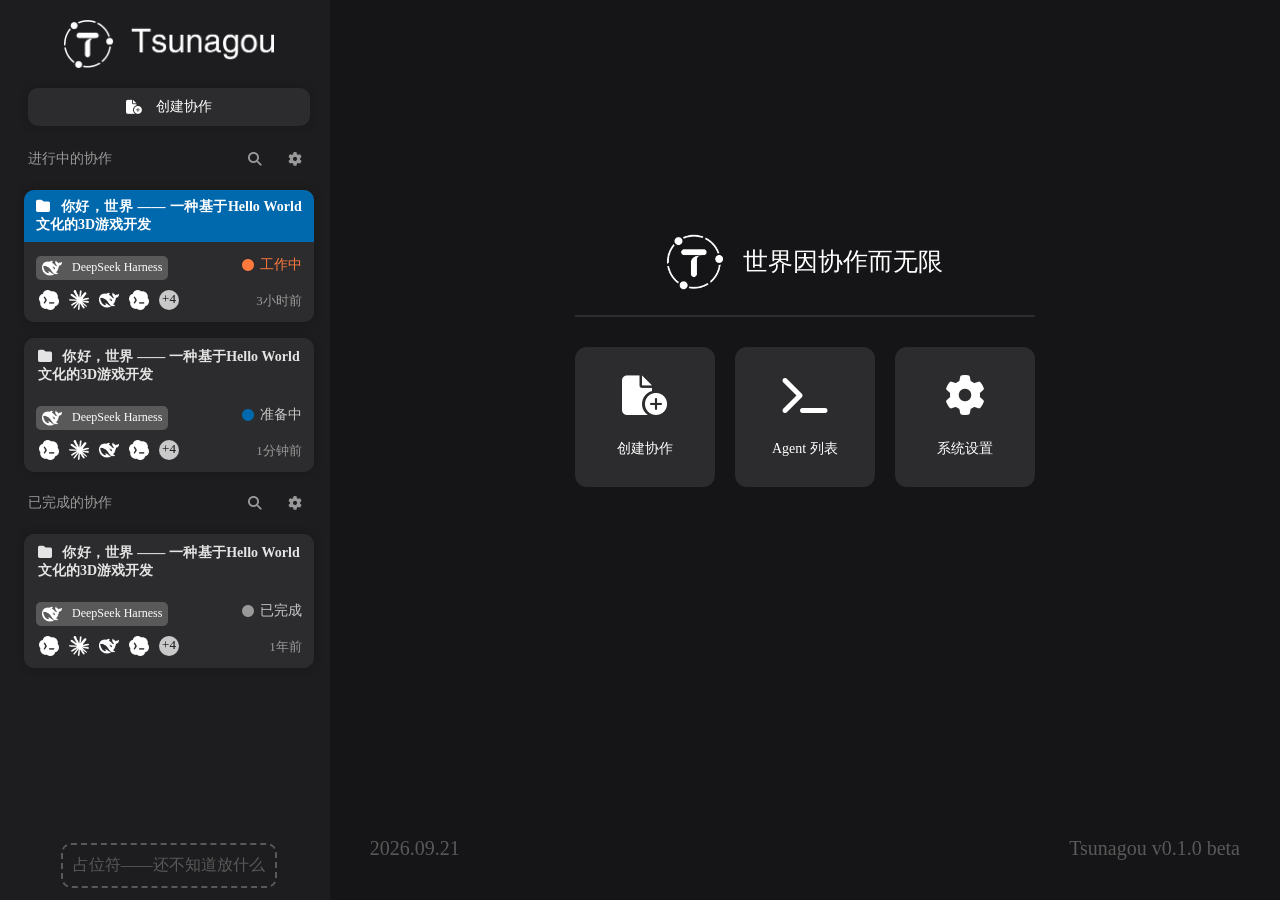
==== commit 22860b1e: "Add files via upload" ====
--- a/Tsunagou/index.html
+++ b/Tsunagou/index.html
@@ -13,8 +13,8 @@
     <!--侧边栏-->
     <section class="secMainLeft">
         <div class="header">
-            <img src="./assets/img/logo.png" />
-            <div class="newBtn"><i class="fa-solid fa-file-circle-plus"></i>创建协作</div>
+            <img src="./assets/img/logo-l.png" />
+            <div class="newBtn" onclick="openWindow('addProj')"><i class="fa-solid fa-file-circle-plus"></i>创建协作</div>
         </div>
         <div class="subMgr">
             <div class="wkTitle">
@@ -119,7 +119,7 @@
         <div class="topArea">
             <div class="mainArea">
                 <div class="headerArea">
-                    <img src="./assets/img/logo-little.png" />
+                    <img src="./assets/img/logo-little-l.png" />
                     <p>世界因协作而无限</p>
                 </div>
                 <div class="btnArea">
@@ -295,7 +295,7 @@
                             <p class="title">关于 Tsunagou</p>
                             <div class="items">
                                 <div class="freebox">
-                                    <img src="./assets/img/logo.png" />
+                                    <img src="./assets/img/logo-l.png" />
                                     <p class="center">v0.1.0 Alpha</p>
                                     <p class="description">Tsunagou 是一个多 Agent 协作调度系统，旨在通过文档交换、契约更新、权限管理等调度机制，解决多个 Agent
                                         在同一项目上共同协作时产生的冲突，使他们能够“看见彼此”、像人类一样协作，从而提升效率。</p>
@@ -447,7 +447,7 @@
             </div>
             <div class="content">
                 <div class="left">
-                    <img src="./assets/img/logo-little.png" />
+                    <img src="./assets/img/logo-little-l.png" />
                 </div>
                 <div class="right" id="newXz1">
                     <div class="uiBlock">
--- a/Tsunagou/assets/css/style.css
+++ b/Tsunagou/assets/css/style.css
@@ -26,7 +26,6 @@
 
 :root {
     --col-1: #151517;
-    --col-1-a: #1515178a;
     --col-1-5: #1a1a1a;
     --col-2: #1D1D1F;
     --col-3: #2C2C2E;
@@ -171,6 +170,8 @@
             overflow: hidden;
             border: 2px solid var(--col-3);
             position: relative;
+            
+            
 
             .title {
 
@@ -224,7 +225,7 @@
                         align-items: center;
 
                         p {
-                            color: white;
+                            color: var(--col-8);
                         }
                     }
 
@@ -311,6 +312,7 @@
                 justify-content: center;
                 user-select: none;
                 transition: right 0.1s, top 0.1s, background-color 0.1s;
+                color: white;
             }
 
             .edit::before {
@@ -349,6 +351,7 @@
 
             .title {
                 background-color: var(--brand-col);
+                color: white;
             }
 
             .content {
@@ -452,7 +455,6 @@
                 border: 2px solid var(--col-3);
                 user-select: none;
                 transition: border-color 0.1s;
-                box-shadow: 0 0 6px 1px var(--col-2);
             }
 
             .bigBtn:hover {
@@ -518,7 +520,7 @@
     left: 0;
     width: 100vw;
     height: 100vh;
-    background-color: var(--col-1-a);
+    background-color: #1515178a;
     backdrop-filter: blur(2px);
     display: flex;
     justify-content: center;
@@ -546,6 +548,25 @@
     
     
     
+    
+    
+    
+    
+    
+    
+    
+    
+    
+    
+    
+    
+    
+    
+    
+    
+    
+    
+    
 
     /* 大型窗口（如系统设置） */
 
@@ -557,7 +578,12 @@
         display: flex;
         flex-direction: column;
         flex-wrap: nowrap;
-        box-shadow: 0 0 4px 1px var(--col-1);
+        /* box-shadow: 0 0 4px 1px var(--col-1); */
+        
+        
+        
+        
+        
 
         .titleBar {
             color: var(--col-7-5);
@@ -633,6 +659,18 @@
 
                     .Active {
                         background-color: var(--brand-col);
+                        color: white;
+                        
+                        
+                        
+                        
+                        
+                        
+                        
+                        
+                        
+                        
+                        
 
                         i {
                             animation: iconUpDown 0.4s ease-in-out;
@@ -790,8 +828,9 @@
         display: flex;
         flex-direction: column;
         flex-wrap: nowrap;
-        box-shadow: 0 0 4px 1px var(--col-1);
+        /* box-shadow: 0 0 4px 1px var(--col-1); */
         justify-content: space-between;
+        
 
         .titleBar {
             color: var(--col-7-5);
@@ -861,8 +900,9 @@
         display: flex;
         flex-direction: column;
         flex-wrap: nowrap;
-        box-shadow: 0 0 4px 1px var(--col-1);
+        /* box-shadow: 0 0 4px 1px var(--col-1); */
         justify-content: space-between;
+        
 
         .titleBar {
             color: var(--col-7-5);
@@ -954,8 +994,8 @@
         display: flex;
         flex-direction: column;
         flex-wrap: nowrap;
-        box-shadow: 0 0 4px 1px var(--col-1);
         justify-content: space-between;
+        
 
         .titleBar {
             color: var(--col-7-5);
@@ -1006,9 +1046,13 @@
                 align-items: center;
                 justify-content: center;
                 flex-grow: 0;
+                user-select: none;
+                
+                
 
                 img {
                     height: 100px;
+                    pointer-events: none;
                 }
             }
 
@@ -1184,7 +1228,7 @@
     width: 100%;
 
     .title {
-        color: white;
+        color: var(--col-8);
         font-size: 20px;
         user-select: none;
     }
@@ -1261,6 +1305,7 @@
         color: var(--col-8);
         min-width: 106px;
         padding: 0 14px;
+        transition:color 0.2s;
     }
 
     .right {
@@ -1281,6 +1326,9 @@
 
 .choosebox:hover {
     background-color: var(--brand-col);
+    .left {
+        color:white;
+    }
 }
 
 .chooseboxOpen {
@@ -1297,15 +1345,69 @@
     transition: height 0.15s;
     display: none;
     z-index: 10;
-    box-shadow: 0 0 6px 1px var(--col-2);
+    /* box-shadow: 0 0 6px 1px var(--col-2); */
+    border: 2px solid var(--col-6);
+    
+    
+    
+    
+    
+    
+    
+    
+    
+    
+    
+    
+    
+    
+    
+    
+    
+    
+    
+    
+    
+    
+    
+    
+    
+    
+    
+    
+    
+    
+    
+    
+    
+    
+    
+    
+    
+    
+    
+    
+    
+    
+    
+    
+    
+    
+    
+    
+    
+    
+    
+    
 
     p {
         padding: 8px 14px;
-        transition: background-color 0.2s;
+        transition: background-color 0.2s,color 0.2s;
     }
 
     p:hover {
         background-color: var(--brand-col);
+        color:white;
     }
 }
 
@@ -1339,7 +1441,7 @@
     .right::before {
         font-family: "Font Awesome 6 Free";
         content: "\f07b";
-        color: var(--col-8);
+        color: white;
         font-weight: 900;
     }
 
@@ -1383,13 +1485,14 @@
     justify-content: center;
     align-items: center;
     min-width: 40px;
-    transition: background-color 0.2s;
+    transition: background-color 0.2s,color 0.2s;
     user-select: none;
     padding: 0 20px;
 }
 
 .buttonbox:hover {
     background-color: var(--brand-col);
+    color:white;
 }
 
 .buttonbox:active {
@@ -1406,17 +1509,19 @@
     justify-content: center;
     align-items: center;
     min-width: 100px;
-    transition: background-color 0.2s;
+    transition: background-color 0.2s,color 0.2s;
     user-select: none;
     padding: 0 20px;
 }
 
 .buttonbox2active {
     background-color: var(--brand-col);
+    color: white;
 }
 
 .buttonbox2:hover {
     background-color: var(--brand-col-2);
+    color:white;
 }
 
 .buttonbox2:active {
@@ -1444,7 +1549,7 @@
     }
 
     .right {
-        color:white;
+        color: var(--col-7-5);
         font-size:20px;
     }
 }
@@ -1524,7 +1629,7 @@
         display:flex;
         align-items: center;
         justify-content: center;
-        color:var(--col-8);
+        color: white;
         transition:right 0.15s;
         font-weight:700;
     }
@@ -1552,7 +1657,7 @@
 
     .itemAdd:hover {
         background-color:var(--brand-col);
-        color:var(--col-8);
+        color:white;
     }
     
 }
@@ -1570,31 +1675,6 @@
     overflow-y: scroll;
     flex-grow: 1;
     flex-basis: 0;
-    
-    
-    
-    
-    
-    
-    
-    
-    
-    
-    
-    
-    
-    
-    
-    
-    
-    
-    
-    
-    
-    
-    
-    
-    
 
     >img {
         width: 300px;
@@ -1616,7 +1696,7 @@
     }
 
     .title {
-        color: white;
+        color: var(--col-8);
         font-size: 20px;
         user-select: none;
         width: 100%;
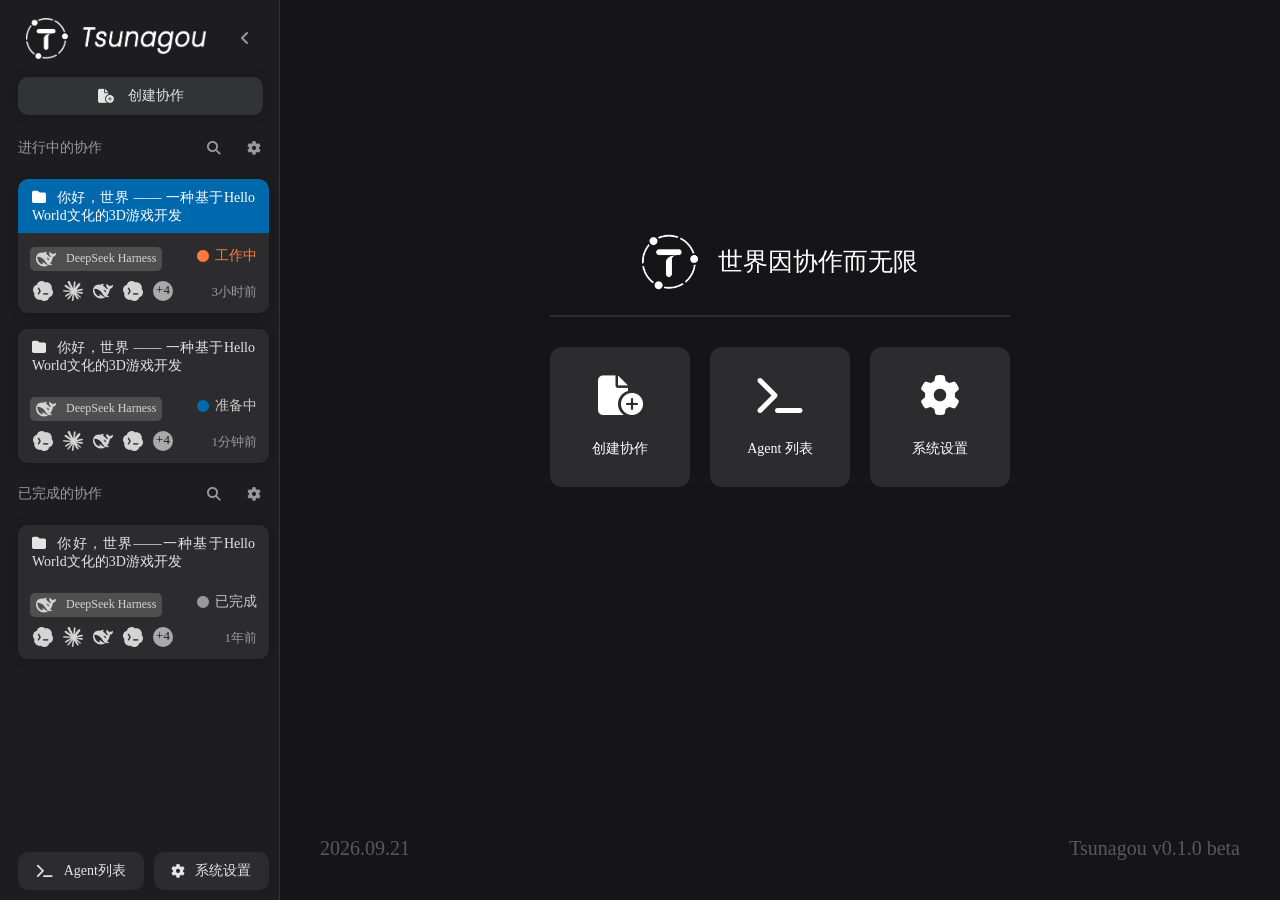
==== commit e4119ca6: "Add files via upload" ====
--- a/Tsunagou/index.html
+++ b/Tsunagou/index.html
@@ -1,623 +1,1238 @@
-<!DOCTYPE html>
-<html lang="zh-CN">
-
-<head>
-    <meta charset="UTF-8" />
-    <title>Tsunagou —— 多 Agent 协作调度系统</title>
-    <meta name="viewport" content="width=device-width, initial-scale=1" />
-    <link rel="stylesheet" type="text/css" href="./assets/css/style.css">
-    <link rel="stylesheet" type="text/css" href="./assets/css/fontawesome.css">
-</head>
-
-<body>
-    <!--侧边栏-->
-    <section class="secMainLeft">
-        <div class="header">
-            <img src="./assets/img/logo-l.png" />
-            <div class="newBtn" onclick="openWindow('addProj')"><i class="fa-solid fa-file-circle-plus"></i>创建协作</div>
-        </div>
-        <div class="subMgr">
-            <div class="wkTitle">
-                <div class="wkTleft">
-                    <p>进行中的协作</p>
-                </div>
-                <div class="wkTright">
-                    <div class="wkTbtn"><i class="fa-solid fa-search"></i></div>
-                    <div class="wkTbtn"><i class="fa-solid fa-cog"></i></div>
-                </div>
-            </div>
-            <div class="projItem projItemSelected">
-                <div class="inner">
-                    <p class="title">你好，世界 —— 一种基于Hello World文化的3D游戏开发</p>
-                    <div class="content">
-                        <div class="left">
-                            <div class="mainAgent">
-                                <img src="./assets/img/agent/deepseek-l.png" />
-                                <p>DeepSeek Harness</p>
-                            </div>
-                            <div class="anotherAgent">
-                                <img src="./assets/img/agent/codex-l.png" />
-                                <img src="./assets/img/agent/claudecode-l.png" />
-                                <img src="./assets/img/agent/deepseek-l.png" />
-                                <img src="./assets/img/agent/codex-l.png" />
-                                <span class="plus">4</span>
-                            </div>
-                        </div>
-                        <div class="right">
-                            <p class="wking">工作中</p>
-                            <p class="time">3小时前</p>
-                        </div>
-                    </div>
-                    <span class="edit"></span>
-                </div>
-            </div>
-            <div class="projItem projItemActive">
-                <div class="inner">
-                    <p class="title">你好，世界 —— 一种基于Hello World文化的3D游戏开发</p>
-                    <div class="content">
-                        <div class="left">
-                            <div class="mainAgent">
-                                <img src="./assets/img/agent/deepseek-l.png" />
-                                <p>DeepSeek Harness</p>
-                            </div>
-                            <div class="anotherAgent">
-                                <img src="./assets/img/agent/codex-l.png" />
-                                <img src="./assets/img/agent/claudecode-l.png" />
-                                <img src="./assets/img/agent/deepseek-l.png" />
-                                <img src="./assets/img/agent/codex-l.png" />
-                                <span class="plus">4</span>
-                            </div>
-                        </div>
-                        <div class="right">
-                            <p class="starting">准备中</p>
-                            <p class="time">1分钟前</p>
-                        </div>
-                    </div>
-                    <span class="edit"></span>
-                </div>
-            </div>
-            <div class="wkTitle">
-                <div class="wkTleft">已完成的协作</div>
-                <div class="wkTright">
-                    <div class="wkTbtn"><i class="fa-solid fa-search"></i></div>
-                    <div class="wkTbtn"><i class="fa-solid fa-cog"></i></div>
-                </div>
-            </div>
-            <div class="projItem">
-                <div class="inner">
-                    <p class="title">你好，世界 —— 一种基于Hello World文化的3D游戏开发</p>
-                    <div class="content">
-                        <div class="left">
-                            <div class="mainAgent">
-                                <img src="./assets/img/agent/deepseek-l.png" />
-                                <p>DeepSeek Harness</p>
-                            </div>
-                            <div class="anotherAgent">
-                                <img src="./assets/img/agent/codex-l.png" />
-                                <img src="./assets/img/agent/claudecode-l.png" />
-                                <img src="./assets/img/agent/deepseek-l.png" />
-                                <img src="./assets/img/agent/codex-l.png" />
-                                <span class="plus">4</span>
-                            </div>
-                        </div>
-                        <div class="right">
-                            <p class="finished">已完成</p>
-                            <p class="time">1年前</p>
-                        </div>
-                    </div>
-                    <span class="edit"></span>
-                </div>
-            </div>
-        </div>
-        <div class="btmTabs">
-            <div class="btmTabsTxt">占位符——还不知道放什么</div>
-        </div>
-    </section>
-
-    <!--工作区-->
-    <section class="secMainRight">
-        <div class="topArea">
-            <div class="mainArea">
-                <div class="headerArea">
-                    <img src="./assets/img/logo-little-l.png" />
-                    <p>世界因协作而无限</p>
-                </div>
-                <div class="btnArea">
-                    <div class="bigBtn" onclick="openWindow('addProj')">
-                        <i class="bigBtnIcon fa-solid fa-file-circle-plus"></i>
-                        <p class="bigBtnTxt">创建协作</p>
-                    </div>
-                    <div class="bigBtn" onclick="openWindow('mgrAgent')">
-                        <i class="bigBtnIcon fa-solid fa-terminal"></i>
-                        <p class="bigBtnTxt">Agent 列表</p>
-                    </div>
-                    <div class="bigBtn" onclick="openWindow('setPanel')">
-                        <i class="bigBtnIcon fa-solid fa-cog"></i>
-                        <p class="bigBtnTxt">系统设置</p>
-                    </div>
-                </div>
-            </div>
-        </div>
-        <div class="bottomArea">
-            <div class="left">
-                <p>2026.09.21</p>
-            </div>
-            <div class="right">
-                <p>Tsunagou v0.1.0 beta</p>
-            </div>
-        </div>
-    </section>
-
-    <!--窗口：系统设置-->
-    <section class="secWindow" id="setPanel">
-        <div class="window1">
-            <div class="titleBar">
-                <div class="title"><i class="fa-solid fa-cog"></i> 设置</div>
-                <div class="button" onclick="closeWindow('setPanel')">×</div>
-            </div>
-            <div class="main">
-                <div class="left">
-                    <div class="inner">
-                        <div class="item Active" id="uSet1b" onclick="toSetTab('uSet1')">
-                            <i class="fa-regular fa-user"></i>
-                            <p>个性化设置</p>
-                        </div>
-                        <div class="item NoActive" id="uSet2b" onclick="toSetTab('uSet2')">
-                            <i class="fa-regular fa-folder"></i>
-                            <p>调度数据管理</p>
-                        </div>
-                        <div class="item NoActive" id="uSet3b" onclick="toSetTab('uSet3')">
-                            <i class="fa-solid fa-tags"></i>
-                            <p>DEBUG 选项</p>
-                        </div>
-                        <div class="item NoActive" id="uSet4b" onclick="toSetTab('uSet4')">
-                            <i class="fa-solid fa-tags"></i>
-                            <p>关于 Tsunagou</p>
-                        </div>
-                    </div>
-                </div>
-                <div class="right">
-                    <div class="inner innerNormal" id="uSet1">
-                        <div class="uiBlock">
-                            <p class="title">颜色设置</p>
-                            <div class="items">
-                                <div class="item">
-                                    <div class="left">
-                                        <p class="fword">颜色主题</p>
-                                        <p class="sword">切换浅色/深色模式</p>
-                                    </div>
-                                    <div class="right">
-                                        <div class="choosebox">
-                                            <div class="left">深色</div>
-                                            <div class="right"></div>
-                                        </div>
-                                        <div class="chooseboxOpen" id="uSetCol">
-                                            <p>深色</p>
-                                            <p>浅色</p>
-                                            <p>自动</p>
-                                        </div>
-                                    </div>
-                                </div>
-                            </div>
-                        </div>
-                    </div>
-                    <div class="inner" id="uSet2">
-
-                        <div class="uiBlock">
-                            <p class="title">数据存储</p>
-                            <div class="items">
-                                <div class="item">
-                                    <div class="left">
-                                        <p class="fword">调度数据保存地址</p>
-                                        <p class="sword">决定调度数据在本机的保存位置</p>
-                                    </div>
-                                    <div class="right">
-                                        <div class="textbox">
-                                            <input class="left" />
-                                            <div class="right">
-                                            </div>
-                                        </div>
-                                    </div>
-                                </div>
-                            </div>
-                        </div>
-
-                        <div class="uiBlock">
-                            <p class="title">数据抹除</p>
-                            <div class="items">
-                                <div class="item">
-                                    <div class="left">
-                                        <p class="fword">协作记录自动清空</p>
-                                        <p class="sword">当协作记录超过一定天数未访问时，将其删除</p>
-                                    </div>
-                                    <div class="right">
-                                        <div class="choosebox">
-                                            <div class="left">永不</div>
-                                            <div class="right"></div>
-                                        </div>
-                                        <div class="chooseboxOpen" id="uSetCol">
-                                            <p>永不</p>
-                                            <p>1天</p>
-                                            <p>7天</p>
-                                            <p>30天</p>
-                                        </div>
-                                    </div>
-                                </div>
-                                <div class="item">
-                                    <div class="left">
-                                        <p class="fword">抹除全部协作数据</p>
-                                        <p class="sword">删除本机的所有协作数据</p>
-                                    </div>
-                                    <div class="right">
-                                        <div class="buttonbox" onclick="openWindow('delDat')">清除</div>
-                                    </div>
-                                </div>
-                            </div>
-                        </div>
-
-                    </div>
-                    <div class="inner" id="uSet3">
-                        <div class="uiBlock">
-                            <p class="title">DEBUG 选项</p>
-                            <div class="items">
-                                <div class="item">
-                                    <div class="left">
-                                        <p class="fword">测试操作成功弹窗</p>
-                                        <p class="sword">DEBUG</p>
-                                    </div>
-                                    <div class="right">
-                                        <div class="buttonbox" onclick="debug()">开始</div>
-                                    </div>
-                                </div>
-                                <div class="item">
-                                    <div class="left">
-                                        <p class="fword">测试操作成功弹窗</p>
-                                        <p class="sword">DEBUG</p>
-                                    </div>
-                                    <div class="right">
-                                        <div class="buttonbox" onclick="debug2()">开始</div>
-                                    </div>
-                                </div>
-                                <div class="item">
-                                    <div class="left">
-                                        <p class="fword">测试操作成功弹窗</p>
-                                        <p class="sword">DEBUG</p>
-                                    </div>
-                                    <div class="right">
-                                        <div class="buttonbox" onclick="openWindow('loadW')">开始</div>
-                                    </div>
-                                </div>
-                            </div>
-                        </div>
-                    </div>
-                    <div class="inner" id="uSet4">
-                        <div class="uiBlock">
-                            <p class="title">关于 Tsunagou</p>
-                            <div class="items">
-                                <div class="freebox">
-                                    <img src="./assets/img/logo-l.png" />
-                                    <p class="center">v0.1.0 Alpha</p>
-                                    <p class="description">Tsunagou 是一个多 Agent 协作调度系统，旨在通过文档交换、契约更新、权限管理等调度机制，解决多个 Agent
-                                        在同一项目上共同协作时产生的冲突，使他们能够“看见彼此”、像人类一样协作，从而提升效率。</p>
-                                    <p class="description">前端:陈林榕；后端:骆宣卓；测试:张子宸</p>
-                                </div>
-                            </div>
-                        </div>
-                    </div>
-                </div>
-            </div>
-        </div>
-        </div>
-    </section>
-
-    <!--窗口：Agent列表-->
-    <section class="secWindow" id="mgrAgent">
-        <div class="window1">
-            <div class="titleBar">
-                <div class="title"><i class="fa-solid fa-cog"></i> Agent 列表</div>
-                <div class="button" onclick="closeWindow('mgrAgent')">×</div>
-            </div>
-            <div class="main">
-                <div class="inner">
-                    <div class="table">
-                        <div class="item" onclick="openWindow('mgrAgentInfo')">
-                            <div class="title"><img src="./assets/img/agent/deepseek-l.png" />DeepSeek Harness（054）
-                            </div>
-                            <div class="content">
-                                <div class="txtBlock">
-                                    <div class="left">协作</div>
-                                    <div class="right">基于Java 8的Minecraft游戏模组开发</div>
-                                </div>
-                                <div class="txtBlock">
-                                    <div class="left">任务</div>
-                                    <div class="right">增加不同颜色的火焰及可被火焰点燃的方块列表</div>
-                                </div>
-                                <div class="txtBlock">
-                                    <div class="left">API</div>
-                                    <div class="right">127.0.0.1:65535</div>
-                                </div>
-                            </div>
-                        </div>
-                    </div>
-                </div>
-            </div>
-        </div>
-    </section>
-
-    <!--窗口：Agent详细信息-->
-    <section class="secWindow" id="mgrAgentInfo">
-        <div class="window2">
-            <div class="titleBar">
-                <div class="title"><i class="fa-solid fa-cog"></i>DeepSeek Harness（054）详细信息</div>
-                <div class="button" onclick="closeWindow('mgrAgentInfo')">×</div>
-            </div>
-            <div class="content">
-                <div class="uiBlock">
-                    <div class="items">
-                        <div class="item">
-                            <div class="left">
-                                <p class="fword">项目名称</p>
-                                <p class="sword">此 Agent 当前正在参与的协作项目</p>
-                            </div>
-                            <div class="right">
-                                <div class="textbox">
-                                    <input class="left" />
-                                </div>
-                            </div>
-                        </div>
-                        <div class="item">
-                            <div class="left">
-                                <p class="fword">任务名称</p>
-                                <p class="sword">此 Agent 当前正在完成的项目</p>
-                            </div>
-                            <div class="right">
-                                <div class="textbox">
-                                    <input class="left" />
-                                </div>
-                            </div>
-                        </div>
-                        <div class="item">
-                            <div class="left">
-                                <p class="fword">API 地址</p>
-                                <p class="sword">Agent 接入 Tsunagou 的地址</p>
-                            </div>
-                            <div class="right">
-                                <div class="textbox">
-                                    <input class="left" />
-                                </div>
-                            </div>
-                        </div>
-                    </div>
-                </div>
-            </div>
-            <div class="options">
-                <div class="buttonbox2 buttonbox2active" onclick="closeWindow('mgrAgentInfo')">确定</div>
-            </div>
-        </div>
-    </section>
-
-    <!--窗口：删除确认-->
-    <section class="secWindow" id="delPmt">
-        <div class="window3">
-            <div class="titleBar">
-                <div class="title">删除 Agent</div>
-                <div class="button" onclick="closeWindow('delPmt')">×</div>
-            </div>
-            <div class="content">
-                <div class="left"><i class="fa-solid fa-circle-exclamation"></i></div>
-                <div class="right">
-                    <p class="bigTxt">确定要删除这几个 Agent 吗？</p>
-                    <p class="description">此操作不可挽回，请务必考虑清楚。</p>
-                </div>
-            </div>
-            <div class="options">
-                <div class="buttonbox2" onclick="closeWindow('delPmt')">取消</div>
-                <div class="buttonbox2 buttonbox2active">确定</div>
-            </div>
-        </div>
-    </section>
-
-    <!--窗口：抹除全部数据-->
-    <section class="secWindow" id="delDat">
-        <div class="window3">
-            <div class="titleBar">
-                <div class="title">抹除全部数据</div>
-                <div class="button" onclick="closeWindow('delDat')">×</div>
-            </div>
-            <div class="content">
-                <div class="left"><i class="fa-solid fa-circle-exclamation"></i></div>
-                <div class="right">
-                    <p class="bigTxt">确定要抹除全部数据吗？</p>
-                    <p class="description">此操作不可挽回，请务必考虑清楚。</p>
-                </div>
-            </div>
-            <div class="options">
-                <div class="buttonbox2" onclick="closeWindow('delDat')">取消</div>
-                <div class="buttonbox2 buttonbox2active">确定</div>
-            </div>
-        </div>
-    </section>
-
-    <!--窗口：新建协作-->
-    <section class="secWindow" id="addProj">
-        <div class="window4">
-            <div class="titleBar">
-                <div class="title"><i class="fa-solid fa-cog"></i> 新建协作</div>
-                <div class="button" onclick="closeWindow('addProj')">×</div>
-            </div>
-            <div class="content">
-                <div class="left">
-                    <img src="./assets/img/logo-little-l.png" />
-                </div>
-                <div class="right" id="newXz1">
-                    <div class="uiBlock">
-                        <div class="title">协作的名字是什么？</div>
-                        <div class="descbox">为你的协作取一个易于辨认的名字，以方便你在调度中心进行查看和管理。</div>
-                        <div class="textbox2">
-                            <input class="inner" placeholder="协作的名称"/>
-                        </div>
-                    </div>
-                </div>
-                <div class="right" id="newXz2">
-                    <div class="uiBlock">
-                        <div class="title">连接到主 Agent</div>
-                        <div class="descbox">输入一个 Agent 的 API 地址和名字，以将该 Agent 作为主 Agent 连接到协作系统中。</div>
-                        <div class="textbox2">
-                            <input class="inner" placeholder="主 Agent 名称"/>
-                        </div>
-                        <div class="textbox2">
-                            <input class="inner" placeholder="主 Agent 的 API 地址"/>
-                        </div>
-                        <div class="descbox">检测到的 Agent：</div>
-                        <div class="agentbox">
-                            <img class="left" src="./assets/img/agent/deepseek-l.png"/>
-                            <div class="right">DeepSeek Harness</div>
-                        </div>
-                    </div>
-                </div>
-                <div class="right" id="newXz3">
-                    <div class="uiBlock">
-                        <div class="title">连接到子 Agent</div>
-                        <div class="descbox">为你的协作项目加入一个或多个子 Agent。</div>
-                        <div class="listfieldbox">
-                            <div class="item">
-                                <img class="left" src="./assets/img/agent/deepseek-l.png"/>
-                                <div class="right">DeepSeek Harness</div>
-                            </div>
-                            <div class="item">
-                                <img class="left" src="./assets/img/agent/deepseek-l.png"/>
-                                <div class="right">DeepSeek Harness</div>
-                            </div>
-                            <div class="item">
-                                <img class="left" src="./assets/img/agent/deepseek-l.png"/>
-                                <div class="right">DeepSeek Harness</div>
-                            </div>
-                            <div class="itemAdd" onclick="openWindow('addSubAgent')">
-                                <i class="fa fa-circle-plus"></i>
-                            </div>
-                        </div>
-                    </div>
-                </div>
-                <div class="right" id="newXz4">
-                    <div class="uiBlock">
-                        <div class="title">一切均已准备就绪</div>
-                        <div class="descbox">请核对以下配置是否正确。</div>                        
-                    </div>
-                    <div class="freebox">
-                        <div class="descbox">项目名称</div>
-                        <div class="title">一种由CERN支持的基于HyperText Markup Language的WWW站点建设</div>
-                        <div class="descbox">主 Agent</div>
-                        <div class="listfieldbox">
-                            <div class="itemJ">
-                                <img class="left" src="./assets/img/agent/claudecode-l.png"/>
-                                <div class="right">Claude Code</div>
-                            </div>
-                        </div>
-                        <div class="descbox">子 Agent</div>
-                        <div class="listfieldbox">
-                            <div class="itemJ">
-                                <img class="left" src="./assets/img/agent/claudecode-l.png"/>
-                                <div class="right">Claude Code</div>
-                            </div>
-                            <div class="itemJ">
-                                <img class="left" src="./assets/img/agent/codex-l.png"/>
-                                <div class="right">Codex</div>
-                            </div>
-                        </div>
-                    </div>
-                </div>
-            </div>
-            <div class="options" id="xz1">
-                <div class="buttonbox2" onclick="closeWindow('addProj')">取消</div>
-                <div class="buttonbox2 buttonbox2active" onclick="newXzNext()">下一步</div>
-            </div>
-            <div class="options" id="xz2">
-                <div class="buttonbox2" onclick="newXzPrev()">上一步</div>
-                <div class="buttonbox2 buttonbox2active" onclick="newXzNext()">下一步</div>
-            </div>
-            <div class="options" id="xz3">
-                <div class="buttonbox2" onclick="newXzPrev()">上一步</div>
-                <div class="buttonbox2 buttonbox2active" onclick="newXzNext()">下一步</div>
-            </div>
-            <div class="options" id="xz4">
-                <div class="buttonbox2" onclick="newXzPrev()">上一步</div>
-                <div class="buttonbox2 buttonbox2active" onclick="newXzFinish()">完成</div>
-            </div>
-        </div>
-    </section>
-
-    <!--通知：改动已成功保存-->
-    <section class="secAnnounce" id="AnnounceMent">
-        <div class="top">
-            <div class="aIcon">
-                <i class="fa-solid fa-check"></i>
-            </div>
-            <div class="aText">
-                <p class="fword">改动已成功保存</p>
-                <p class="sword">Tsunagou 2026/09/18</p>
-            </div>
-        </div>
-        <div class="bottom" id="secApgr"></div>
-    </section>
-
-    <!--通知：操作提示-->
-    <section class="secAnnounce2" id="AnnounceMent2">
-        <div class="aIcon">
-            <i class="fa-solid fa-circle-info"></i>
-        </div>
-        <div class="aText">请至少选择一个Agent</div>
-    </section>
-
-    <!--窗口：添加子Agent-->
-    <section class="secWindow" id="addSubAgent">
-        <div class="window2">
-            <div class="titleBar">
-                <div class="title"><i class="fa-solid fa-cog"></i>DeepSeek Harness（054）详细信息</div>
-                <div class="button" onclick="closeWindow('addSubAgent')">×</div>
-            </div>
-            <div class="content">
-                <div class="uiBlock">
-                    <div class="items">
-                        <div class="item">
-                            <div class="left">
-                                <p class="fword">子 Agent 名称</p>
-                                <p class="sword">为子 Agent 设置一个标识名称</p>
-                            </div>
-                            <div class="right">
-                                <div class="textbox">
-                                    <input class="left" />
-                                </div>
-                            </div>
-                        </div>
-                        <div class="item">
-                            <div class="left">
-                                <p class="fword">API 地址</p>
-                                <p class="sword">Agent 接入 Tsunagou 的地址</p>
-                            </div>
-                            <div class="right">
-                                <div class="textbox">
-                                    <input class="left" />
-                                </div>
-                            </div>
-                        </div>
-                    </div>
-                </div>
-            </div>
-            <div class="options">
-                <div class="buttonbox2" onclick="closeWindow('addSubAgent')">取消</div>
-                <div class="buttonbox2 buttonbox2active" onclick="closeWindow('addSubAgent')">确定</div>
-            </div>
-        </div>
-    </section>
-
-    <section class="secWindow" id="loadW">
-    <div class="window5">
-        <div class="loaderbox"></div>
-        <div class="textW">正在连接 Agent</div>
-    </div>
-    </section>
-    
-    <script src="./assets/js/behavior.js"></script>
-</body>
-
+<!DOCTYPE html>
+<html lang="zh-CN">
+
+<head>
+    <meta charset="UTF-8" />
+    <title>Tsunagou —— 多 Agent 协作调度系统</title>
+    <meta name="viewport" content="width=device-width, initial-scale=1" />
+    <link rel="stylesheet" type="text/css" href="./assets/css/style.css">
+    <link rel="stylesheet" type="text/css" href="./assets/css/fontawesome.css">
+</head>
+
+<body>
+    <!--侧边栏-->
+    <section class="secAside" id="secAside-Wide">
+        <div class="header">
+            <div class="topper">
+                <img src="./assets/img/logo-l.png" />
+                <div class="sdBtn" onclick="sidebarToNarrow()">
+                    <i class="fa-solid fa-angle-left"></i>
+                </div>
+            </div>
+            <div class="newBtn" onclick="openWindow('addProj')"><i class="fa-solid fa-file-circle-plus"></i>创建协作</div>
+        </div>
+        <div class="subMgr">
+            <div class="wkTitle">
+                <div class="wkTleft">
+                    <p>进行中的协作</p>
+                </div>
+                <div class="wkTright">
+                    <div class="wkTbtn"><i class="fa-solid fa-search"></i></div>
+                    <div class="wkTbtn"><i class="fa-solid fa-cog"></i></div>
+                </div>
+            </div>
+            <div class="projItem projItemSelected">
+                <div class="inner">
+                    <p class="title">你好，世界 —— 一种基于Hello World文化的3D游戏开发</p>
+                    <div class="content">
+                        <div class="left">
+                            <div class="mainAgent">
+                                <img src="./assets/img/agent/deepseek-l.png" />
+                                <p>DeepSeek Harness</p>
+                            </div>
+                            <div class="anotherAgent">
+                                <img src="./assets/img/agent/codex-l.png" />
+                                <img src="./assets/img/agent/claudecode-l.png" />
+                                <img src="./assets/img/agent/deepseek-l.png" />
+                                <img src="./assets/img/agent/codex-l.png" />
+                                <span class="plus">4</span>
+                            </div>
+                        </div>
+                        <div class="right">
+                            <p class="wking">工作中</p>
+                            <p class="time">3小时前</p>
+                        </div>
+                    </div>
+                    <span class="edit"></span>
+                </div>
+            </div>
+            <div class="projItem">
+                <div class="inner" onclick="openProj()">
+                    <p class="title">你好，世界 —— 一种基于Hello World文化的3D游戏开发</p>
+                    <div class="content">
+                        <div class="left">
+                            <div class="mainAgent">
+                                <img src="./assets/img/agent/deepseek-l.png" />
+                                <p>DeepSeek Harness</p>
+                            </div>
+                            <div class="anotherAgent">
+                                <img src="./assets/img/agent/codex-l.png" />
+                                <img src="./assets/img/agent/claudecode-l.png" />
+                                <img src="./assets/img/agent/deepseek-l.png" />
+                                <img src="./assets/img/agent/codex-l.png" />
+                                <span class="plus">4</span>
+                            </div>
+                        </div>
+                        <div class="right">
+                            <p class="starting">准备中</p>
+                            <p class="time">1分钟前</p>
+                        </div>
+                    </div>
+                    <span class="edit"></span>
+                </div>
+            </div>
+            <div class="wkTitle">
+                <div class="wkTleft">已完成的协作</div>
+                <div class="wkTright">
+                    <div class="wkTbtn"><i class="fa-solid fa-search"></i></div>
+                    <div class="wkTbtn"><i class="fa-solid fa-cog"></i></div>
+                </div>
+            </div>
+            <div class="projItem">
+                <div class="inner">
+                    <p class="title">你好，世界——一种基于Hello World文化的3D游戏开发</p>
+                    <div class="content">
+                        <div class="left">
+                            <div class="mainAgent">
+                                <img src="./assets/img/agent/deepseek-l.png" />
+                                <p>DeepSeek Harness</p>
+                            </div>
+                            <div class="anotherAgent">
+                                <img src="./assets/img/agent/codex-l.png" />
+                                <img src="./assets/img/agent/claudecode-l.png" />
+                                <img src="./assets/img/agent/deepseek-l.png" />
+                                <img src="./assets/img/agent/codex-l.png" />
+                                <span class="plus">4</span>
+                            </div>
+                        </div>
+                        <div class="right">
+                            <p class="finished">已完成</p>
+                            <p class="time">1年前</p>
+                        </div>
+                    </div>
+                    <span class="edit"></span>
+                </div>
+            </div>
+        </div>
+        <div class="btmTabs">
+            <div class="btmBtn" onclick="openWindow('mgrAgent')">
+                <i class="fa-solid fa-terminal"></i>
+                <p>Agent列表</p>
+            </div>
+            <div class="btmBtn" onclick="openWindow('setPanel')">
+                <i class="fa-solid fa-cog"></i>
+                <p>系统设置</p>
+            </div>
+        </div>
+    </section>
+
+    <section class="secAsideFolded" id="secAside-Narrow">
+        <div class="topArea">
+            <img class="foldImg" src="./assets/img/logo-little-l.png" />
+            <div class="foldBtn" onclick="openWindow('addProj')"><i class="fa-solid fa-file-circle-plus"></i></div>
+            <div class="foldBtn" onclick="sidebarToWide()"><i class="fa-solid fa-angle-right"></i></div>
+        </div>
+        <div class="bottomArea">
+            <div class="foldBtn" onclick="openWindow('mgrAgent')"><i class="fa-solid fa-terminal"></i></div>
+            <div class="foldBtn" onclick="openWindow('setPanel')"><i class="fa-solid fa-cog"></i></div>
+        </div>
+    </section>
+
+    <!--初始工作区-->
+    <section class="secHome">
+        <div class="topArea">
+            <div class="mainArea">
+                <div class="headerArea">
+                    <img src="./assets/img/logo-little-l.png" />
+                    <p>世界因协作而无限</p>
+                </div>
+                <div class="btnArea">
+                    <div class="bigBtn" onclick="openWindow('addProj')">
+                        <i class="bigBtnIcon fa-solid fa-file-circle-plus"></i>
+                        <p class="bigBtnTxt">创建协作</p>
+                    </div>
+                    <div class="bigBtn" onclick="openWindow('mgrAgent')">
+                        <i class="bigBtnIcon fa-solid fa-terminal"></i>
+                        <p class="bigBtnTxt">Agent 列表</p>
+                    </div>
+                    <div class="bigBtn" onclick="openWindow('setPanel')">
+                        <i class="bigBtnIcon fa-solid fa-cog"></i>
+                        <p class="bigBtnTxt">系统设置</p>
+                    </div>
+                </div>
+            </div>
+        </div>
+        <div class="bottomArea">
+            <div class="left">
+                <p>2026.09.21</p>
+            </div>
+            <div class="right">
+                <p>Tsunagou v0.1.0 beta</p>
+            </div>
+        </div>
+    </section>
+
+    <!--项目工作区-->
+    <section class="secProjPanel">
+        <div class="navArea">
+            <div class="left">
+                <p>你好,世界——一种基于Hello World文化的3D游戏开发</p>
+                <div class="status">工作中</div>
+            </div>
+            <div class="right"></div>
+        </div>
+        <div class="tabArea">
+            <div class="tabS tabSactive">主视图</div>
+            <div class="tabS">我的收件箱</div>
+            <div class="tabS">Agent 管理</div>
+            <div class="tabS">任务区</div>
+            <div class="tabS">冲突与协商</div>
+            <div class="tabS">意图与权限审计</div>
+            <div class="tabS">工作区与改动</div>
+            <div class="tabS">完成与存档点</div>
+            <div class="tabS">总路径</div>
+        </div>
+        <div class="inner">
+            <div class="tabMain tabMainNormal">
+                <p class="title">主视图</p>
+                <p class="title2">项目名称/描述</p>
+                <div class="bgTxt">你好,世界——一种基于Hello World文化的3D游戏开发</div>
+                <p class="textArea">
+                    嗟夫！予尝求古仁人之心，或异二者之为，何哉？不以物喜，不以己悲；居庙堂之高则忧其民；处江湖之远则忧其君。是进亦忧，退亦忧。然则何时而乐耶？其必曰：先天下之忧而忧，后天下之乐而乐乎！噫！微斯人，吾谁与归？时六年九月十五日。
+                </p>
+                <p class="title2">基本信息</p>
+                <div class="dataArea">
+                    <div class="table">
+                        <div class="item">
+                            <div class="itemTh">项目状态</div>
+                            <div class="itemTd itemTdActive">工作中</div>
+                        </div>
+                        <div class="item">
+                            <div class="itemTh">协调仓库</div>
+                            <div class="itemTd">E:\HelloWorld\Tsunagou</div>
+                        </div>
+                        <div class="item">
+                            <div class="itemTh">创建时间</div>
+                            <div class="itemTd">2026年9月22日</div>
+                        </div>
+                    </div>
+                </div>
+                <p class="title2">项目进度</p>
+                <div class="dataArea">
+                    <div class="statbox">
+                        <div class="left">
+                            <p class="title">总进度</p>
+                            12%
+                        </div>
+                        <div class="right">
+                            <p class="title">计划进度</p>
+                            <div class="inner">
+                                <div class="task taskF">确定全局会话</div>
+                                <div class="task taskF">确定全局会话</div>
+                                <div class="task taskD">确定全局会话</div>
+                                <div class="task">确定全局会话</div>
+                                <div class="task">确定全局会话</div>
+                                <div class="task">确定全局会话</div>
+                            </div>
+                        </div>
+                    </div>
+                </div>
+                <div class="dataArea">
+                    <div class="table">
+                        <div class="item">
+                            <div class="itemTh">代码版本</div>
+                            <div class="itemTd">9月22日21:53的代码快照</div>
+                        </div>
+                        <div class="item">
+                            <div class="itemTh">协议版本</div>
+                            <div class="itemTd">第 1 版</div>
+                        </div>
+
+                        <div class="item">
+                            <div class="itemTh">项目版本</div>
+                            <div class="itemTd">第 7 次修订</div>
+                        </div>
+                        <div class="item">
+                            <div class="itemTh">最近存档点</div>
+                            <div class="itemTd">9月22日21:53的存档点</div>
+                        </div>
+                    </div>
+                </div>
+                <p class="title2">项目数据存储</p>
+                <div class="dataArea">
+                    <div class="table">
+                        <div class="item">
+                            <div class="itemTh">项目基础信息</div>
+                            <div class="itemTd">.tsunagou/project.json</div>
+                        </div>
+                        <div class="item">
+                            <div class="itemTh">存档点</div>
+                            <div class="itemTd">.tsunagou/checkpoints/</div>
+                        </div>
+                        <div class="item">
+                            <div class="itemTh">数据库/授权/票据/日志</div>
+                            <div class="itemTd">.tsunagou/local/</div>
+                        </div>
+                    </div>
+                </div>
+            </div>
+            <div class="tabMain">
+                <p class="title">我的收件箱</p>
+                <p class="title2">
+                    需要你处理/授权的信息
+                </p>
+                <div class="tablebox">
+                    <div class="th">
+                        <div class="colu">问题</div>
+                        <div class="colu colu-l">详情</div>
+                        <div class="colu colu-m">提出 Agent</div>
+                        <div class="colu">操作</div>
+                    </div>
+                    <div class="tr">
+                        <div class="colu lev-active">接口未约定</div>
+                        <div class="colu colu-l">
+                            <div class="colu-t">
+                                <div class="citem1">位于printf()中的接口未约定</div>
+                                <div class="citem2">
+                                    VisualBasic.OnErrorResumeNext.Interrupt="None";UserSelection="always"</div>
+                            </div>
+                        </div>
+                        <div class="colu colu-m">
+                            <div class="colu-t">
+                                <div class="citem1">Claude Code 192</div>
+                                <div class="citem2">9/24 22:00</div>
+                            </div>
+                        </div>
+                        <div class="colu">
+                            <div class="buttonbox">去处理</div>
+                        </div>
+                    </div>
+                    <div class="tr">
+                        <div class="colu lev-active">接口未约定</div>
+                        <div class="colu colu-l">
+                            <div class="colu-t">
+                                <div class="citem1">位于printf()中的接口未约定</div>
+                                <div class="citem2">
+                                    VisualBasic.OnErrorResumeNext.Interrupt="None";UserSelection="always"</div>
+                            </div>
+                        </div>
+                        <div class="colu colu-m">
+                            <div class="colu-t">
+                                <div class="citem1">Claude Code 192</div>
+                                <div class="citem2">9/24 22:00</div>
+                            </div>
+                        </div>
+                        <div class="colu">
+                            <div class="buttonbox">去处理</div>
+                        </div>
+                    </div>
+                    <div class="tr">
+                        <div class="colu lev-active">接口未约定</div>
+                        <div class="colu colu-l">
+                            <div class="colu-t">
+                                <div class="citem1">位于printf()中的接口未约定</div>
+                                <div class="citem2">
+                                    VisualBasic.OnErrorResumeNext.Interrupt="None";UserSelection="always"</div>
+                            </div>
+                        </div>
+                        <div class="colu colu-m">
+                            <div class="colu-t">
+                                <div class="citem1">Claude Code 192</div>
+                                <div class="citem2">9/24 22:00</div>
+                            </div>
+                        </div>
+                        <div class="colu">
+                            <div class="buttonbox">去处理</div>
+                        </div>
+                    </div>
+                    <div class="tr">
+                        <div class="colu lev-active">接口未约定</div>
+                        <div class="colu colu-l">
+                            <div class="colu-t">
+                                <div class="citem1">位于printf()中的接口未约定</div>
+                                <div class="citem2">
+                                    VisualBasic.OnErrorResumeNext.Interrupt="None";UserSelection="always"</div>
+                            </div>
+                        </div>
+                        <div class="colu colu-m">
+                            <div class="colu-t">
+                                <div class="citem1">Claude Code 192</div>
+                                <div class="citem2">9/24 22:00</div>
+                            </div>
+                        </div>
+                        <div class="colu">
+                            <div class="buttonbox">去处理</div>
+                        </div>
+                    </div>
+                </div>
+                <p class="title2">
+                    你已经处理完的信息
+                </p>
+                <div class="tablebox">
+                    <div class="th">
+                        <div class="colu">问题</div>
+                        <div class="colu colu-l">详情</div>
+                        <div class="colu colu-m">提出 Agent</div>
+                        <div class="colu">操作</div>
+                    </div>
+                    <div class="tr">
+                        <div class="colu lev-active">接口未约定</div>
+                        <div class="colu colu-l">
+                            <div class="colu-t">
+                                <div class="citem1">位于printf()中的接口未约定</div>
+                                <div class="citem2">
+                                    VisualBasic.OnErrorResumeNext.Interrupt="None";UserSelection="always"</div>
+                            </div>
+                        </div>
+                        <div class="colu colu-m">
+                            <div class="colu-t">
+                                <div class="citem1">Claude Code 192</div>
+                                <div class="citem2">9/24 22:00</div>
+                            </div>
+                        </div>
+                        <div class="colu">
+                            <div class="buttonbox">撤销</div>
+                        </div>
+                    </div>
+                    <div class="tr">
+                        <div class="colu lev-active">接口未约定</div>
+                        <div class="colu colu-l">
+                            <div class="colu-t">
+                                <div class="citem1">位于printf()中的接口未约定</div>
+                                <div class="citem2">
+                                    VisualBasic.OnErrorResumeNext.Interrupt="None";UserSelection="always"</div>
+                            </div>
+                        </div>
+                        <div class="colu colu-m">
+                            <div class="colu-t">
+                                <div class="citem1">Claude Code 192</div>
+                                <div class="citem2">9/24 22:00</div>
+                            </div>
+                        </div>
+                        <div class="colu">
+                            <div class="buttonbox">撤销</div>
+                        </div>
+                    </div>
+                    <div class="tr">
+                        <div class="colu lev-active">接口未约定</div>
+                        <div class="colu colu-l">
+                            <div class="colu-t">
+                                <div class="citem1">位于printf()中的接口未约定</div>
+                                <div class="citem2">
+                                    VisualBasic.OnErrorResumeNext.Interrupt="None";UserSelection="always"</div>
+                            </div>
+                        </div>
+                        <div class="colu colu-m">
+                            <div class="colu-t">
+                                <div class="citem1">Claude Code 192</div>
+                                <div class="citem2">9/24 22:00</div>
+                            </div>
+                        </div>
+                        <div class="colu">
+                            <div class="buttonbox">撤销</div>
+                        </div>
+                    </div>
+                    <div class="tr">
+                        <div class="colu lev-active">接口未约定</div>
+                        <div class="colu colu-l">
+                            <div class="colu-t">
+                                <div class="citem1">位于printf()中的接口未约定</div>
+                                <div class="citem2">
+                                    VisualBasic.OnErrorResumeNext.Interrupt="None";UserSelection="always"</div>
+                            </div>
+                        </div>
+                        <div class="colu colu-m">
+                            <div class="colu-t">
+                                <div class="citem1">Claude Code 192</div>
+                                <div class="citem2">9/24 22:00</div>
+                            </div>
+                        </div>
+                        <div class="colu">
+                            <div class="buttonbox">撤销</div>
+                        </div>
+                    </div>
+                </div>
+            </div>
+            <div class="asideMain" id="asideMainProj">
+                <div class="title">
+                    <div class="left">
+                        <i class="fa-solid fa-file-word"></i>
+                        <p>详细信息</p>
+                    </div>
+                    <div class="right">×</div>
+                </div>
+                <div class="content">
+                    <div class="title">问题</div>
+                    <div class="textN">接口未约定</div>
+                    <div class="title">描述</div>
+                    <div class="textN">
+                        时维九月，序属三秋。潦水尽而寒潭清，烟光凝而暮山紫。俨骖騑于上路，访风景于崇阿；临帝子之长洲，得天人之旧馆。层峦耸翠，上出重霄；飞阁流丹，下临无地。鹤汀凫渚，穷岛屿之萦回；桂殿兰宫，即冈峦之体势。披绣闼，俯雕甍，山原旷其盈视，川泽纡其骇瞩。闾阎扑地，钟鸣鼎食之家；舸舰弥津，青雀黄龙之舳。云销雨霁，彩彻区明。落霞与孤鹜齐飞，秋水共长天一色。渔舟唱晚，响穷彭蠡之滨；雁阵惊寒，声断衡阳之浦。
+                    </div>
+                    <div class="title">提出 Agent</div>
+                    <div class="listfieldbox">
+                        <div class="item">
+                            <img class="left" src="./assets/img/agent/codex-l.png" />
+                            <div class="right">Codex</div>
+                        </div>
+                    </div>
+                    <div class="title">时间</div>
+                    <div class="textN">2026年9月23日下午12:00</div>
+                    <div class="title">操作</div>
+                    <div class="buttonbox2">审批</div>
+                </div>
+            </div>
+
+            <div class="tabMain">
+                <p class="title">Agent 管理</p>
+                <p class="title2">
+                    管理现有的 Agent
+                </p>
+                <div class="boxerbox">
+                    <div class="item">
+                        <div class="header">主 Agent</div>
+                        <div class="listfieldbox">
+                        <div class="item">
+                            <img class="left" src="./assets/img/agent/codex-l.png" />
+                            <div class="right">Codex 021</div>
+                        </div>
+                        </div>
+                        <div class="title">当前状态</div>
+                        <div class="textZ"><div class="tagZ tagZOK">可用</div></div>
+                        <div class="title">说明</div>
+                        <div class="textZ">负责统筹、评审和所有 Git 操作</div>
+                        <div class="title">当前任务</div>
+                        <div class="textZ">统筹、评审和所有 Git 操作</div>
+                        <div class="title">基础能力</div>
+                        <div class="tgBox">
+                            <div class="tagZ tagZOK tagZS">会话身份隔离</div>
+                            <div class="tagZ tagZOK tagZS">会话连续性证据</div>
+                            <div class="tagZ tagZOK tagZS">读取项目上下文</div>
+                            <div class="tagZ tagZOK tagZS">结构化工具调用</div>
+                        </div>
+                        <div class="title">运营能力</div>
+                        <div class="tgBox">
+                            <div class="tagZ tagZOK tagZS">跑完整任务流程</div>
+                            <div class="tagZ tagZOK tagZS">提交理解报告</div>
+                            <div class="tagZ tagZOK tagZS">参与约定</div>
+                            <div class="tagZ tagZOK tagZS">收取消息</div>
+                            <div class="tagZ tagZOK tagZS">正式答复</div>
+                            <div class="tagZ tagZOK tagZS">断线安全重连</div>
+                            <div class="tagZ tagZOK tagZS">消息不重复</div>
+                        </div>
+                        <div class="option">
+                            <div class="buttonbox2">撤销任务</div>
+                            <div class="buttonbox2 buttonbox2active">撤销主 Agent</div>
+                        </div>
+                    </div>
+                    <div class="item">
+                        <div class="header">子 Agent</div>
+                        <div class="listfieldbox">
+                            <div class="item">
+                                <img class="left" src="./assets/img/agent/codex-l.png" />
+                                <div class="right">Codex 021</div>
+                            </div>
+                        </div>
+                        <div class="title">当前状态</div>
+                        <div class="textZ"><div class="tagZ tagZOK">可用</div></div>
+                        <div class="title">说明</div>
+                        <div class="textZ">负责统筹、评审和所有 Git 操作</div>
+                        <div class="title">当前任务</div>
+                        <div class="textZ">统筹、评审和所有 Git 操作</div>
+                        <div class="title">基础能力</div>
+                        <div class="tgBox">
+                            <div class="tagZ tagZOK tagZS">会话身份隔离</div>
+                            <div class="tagZ tagZOK tagZS">会话连续性证据</div>
+                            <div class="tagZ tagZOK tagZS">读取项目上下文</div>
+                            <div class="tagZ tagZOK tagZS">结构化工具调用</div>
+                        </div>
+                        <div class="title">运营能力</div>
+                        <div class="tgBox">
+                            <div class="tagZ tagZOK tagZS">跑完整任务流程</div>
+                            <div class="tagZ tagZOK tagZS">提交理解报告</div>
+                            <div class="tagZ tagZOK tagZS">参与约定</div>
+                            <div class="tagZ tagZOK tagZS">收取消息</div>
+                            <div class="tagZ tagZS">正式答复</div>
+                            <div class="tagZ tagZS">断线安全重连</div>
+                            <div class="tagZ tagZS">消息不重复</div>
+                        </div>
+                        <div class="option">
+                            <div class="buttonbox2">撤销任务</div>
+                            <div class="buttonbox2 buttonbox2active">设为主 Agent</div>
+                        </div>
+                    </div>
+                    <div class="itemAdd"></div>
+                </div>
+            </div>
+
+            <div class="tabMain">
+                <p class="title">任务区</p>
+                <p class="title2">
+                    当前子 Agent 的任务清单
+                </p>
+                <div class="tablebox">
+                    <div class="th">
+                        <div class="colu colu-l">任务</div>
+                        <div class="colu">状态</div>
+                        <div class="colu colu-m">负责 Agent</div>
+                        <div class="colu colu-m">开工条件</div>
+                        <div class="colu colu-m">改动范围</div>
+                        <div class="colu colu-m">交付结果</div>
+                    </div>
+                    <div class="tr">
+                        <div class="colu colu-l">
+                            <div class="colu-t">
+                                <div class="citem1 lev-active">约定位于printf()中的接口</div>
+                                <div class="citem2">
+                                    VisualBasic.OnErrorResumeNext.Interrupt="None";UserSelection="always"
+                                </div>
+                            </div>
+                        </div>
+                        <div class="colu"><span class="st st-7"></span></div>
+                        <div class="colu colu-m">
+                            <div class="colu-t">
+                                <div class="citem1">Claude Code 192</div>
+                                <div class="citem2">9/24 22:00</div>
+                            </div>
+                        </div>
+                        <div class="colu colu-m colu-cdt"><span class="tagZ tagZOK">理解报告</span><span class="tagZ">契约</span><span class="tagZ">工作区</span><span class="tagZ">操作许可</span></div>
+                        <div class="colu colu-m">后端接口目录</div>
+                        <div class="colu colu-m">——</div>
+                    </div>
+                </div>
+            </div>
+            <div class="asideMain" id="asideMainProj">
+                <div class="title">
+                    <div class="left">
+                        <i class="fa-solid fa-file-word"></i>
+                        <p>任务细节</p>
+                    </div>
+                    <div class="right">×</div>
+                </div>
+                <div class="content">
+                    <div class="title">任务</div>
+                    <div class="textN">2026年9月23日新建的测试任务</div>
+                    <div class="title">当前状态</div>
+                    <div class="textN">
+                        <div class="status-start">准备中</div>
+                    </div>
+                    <div class="title">负责 Agent</div>
+                    <div class="textN">Claude Code 052</div>
+                    <div class="title">理解报告</div>
+                    <div class="textN">
+                        豫章故郡，洪都新府。星分翼轸，地接衡庐。襟三江而带五湖，控蛮荆而引瓯越。物华天宝，龙光射牛斗之墟；人杰地灵，徐孺下陈蕃之榻。雄州雾列，俊采星驰。台隍枕夷夏之交，宾主尽东南之美。都督阎公之雅望，棨戟遥临；宇文新州之懿范，襜帷暂驻。
+                    </div>
+                    <div class="title">开工条件</div>
+                    <div class="textN">理解报告 契约 工作区 操作许可</div>
+                    <div class="title">改动范围</div>
+                    <div class="textN">后端接口目录</div>
+                    <div class="title">交付结果</div>
+                    <div class="textN">——</div>
+                    <div class="title">时间</div>
+                    <div class="textN">2026年9月10日</div>
+                </div>
+            </div>
+            <div class="tabMain">
+                <p class="title">冲突与协商</p>
+                <p class="title2">Agent 间的冲突与协商</p>
+                <div class="tabblock">
+                    <div class="tabPlace">
+                        <div class="tabItem tabItemActive">分歧</div>
+                        <div class="tabItem">冲突</div>
+                        <div class="tabItem">Agent 间协商消息</div>
+                        <div class="tabItem">契约</div>
+                    </div>
+                    <div class="tabContent">
+                        <div class="boxerbox boxerboxC">
+                            <div class="item">
+                                <p class="header">user.status字段的理解分歧</p>
+                                <div class="listfieldbox">
+                                    <div class="item">
+                                        <img class="left" src="./assets/img/agent/codex-l.png" />
+                                        <div class="right">Codex 021</div>
+                                    </div>
+                                    <div class="item">
+                                        <img class="left" src="./assets/img/agent/codex-l.png" />
+                                        <div class="right">Codex 023</div>
+                                    </div>
+                                </div>
+                                <p class="title">Codex 021的理解</p>
+                                <p class="textZ">user.status字段可为空，只要后期需要时补上即可</p>
+                                <p class="title">Codex 023的理解</p>
+                                <p class="textZ">user.status字段不能为空，否则可能影响项目初始化函数的计算</p>
+                            <div class="option">
+                                <div class="buttonbox2">查看协商</div>
+                                <div class="buttonbox2 buttonbox2active">查看契约</div>
+                            </div>
+                            </div>
+                            <div class="item">
+                                <p class="header">user.status字段的理解分歧</p>
+                                <div class="listfieldbox">
+                                    <div class="item">
+                                        <img class="left" src="./assets/img/agent/codex-l.png" />
+                                        <div class="right">Codex 021</div>
+                                    </div>
+                                    <div class="item">
+                                        <img class="left" src="./assets/img/agent/codex-l.png" />
+                                        <div class="right">Codex 023</div>
+                                    </div>
+                                </div>
+                                <p class="title">Codex 021的理解</p>
+                                <p class="textZ">user.status字段可为空，只要后期需要时补上即可</p>
+                                <p class="title">Codex 023的理解</p>
+                                <p class="textZ">user.status字段不能为空，否则可能影响项目初始化函数的计算</p>
+                            <div class="option">
+                                <div class="buttonbox2">查看协商</div>
+                                <div class="buttonbox2 buttonbox2active">查看契约</div>
+                            </div>
+                            </div>
+                        </div>
+                    </div>
+                    <div class="tabContent"></div>
+                    <div class="tabContent"></div>
+                    <div class="tabContent"></div>
+                </div>
+            </div>
+            
+            <div class="asideMain" id="asideMainProj">
+                <div class="title">
+                    <div class="left">
+                        <i class="fa-solid fa-file-word"></i>
+                        <p>详细信息</p>
+                    </div>
+                    <div class="right">×</div>
+                </div>
+                <div class="content"></div>
+            </div>
+            <div class="tabMain">
+                <p class="title">意图与权限审计</p>
+            </div>
+            <div class="asideMain" id="asideMainProj">
+                <div class="title">
+                    <div class="left">
+                        <i class="fa-solid fa-file-word"></i>
+                        <p>项目总目标文档</p>
+                    </div>
+                    <div class="right">×</div>
+                </div>
+                <div class="content"></div>
+            </div>
+            <div class="tabMain">
+                <p class="title">工作区与改动</p>
+            </div>
+            <div class="asideMain" id="asideMainProj">
+                <div class="title">
+                    <div class="left">
+                        <i class="fa-solid fa-file-word"></i>
+                        <p>项目总目标文档</p>
+                    </div>
+                    <div class="right">×</div>
+                </div>
+                <div class="content"></div>
+            </div>
+            <div class="tabMain">
+                <p class="title">完成与存档点</p>
+            </div>
+            <div class="asideMain" id="asideMainProj">
+                <div class="title">
+                    <div class="left">
+                        <i class="fa-solid fa-file-word"></i>
+                        <p>项目总目标文档</p>
+                    </div>
+                    <div class="right">×</div>
+                </div>
+                <div class="content"></div>
+            </div>
+            <div class="tabMain">
+                <p class="title">总路径</p>
+            </div>
+            <div class="asideMain" id="asideMainProj">
+                <div class="title">
+                    <div class="left">
+                        <i class="fa-solid fa-file-word"></i>
+                        <p>项目总目标文档</p>
+                    </div>
+                    <div class="right">×</div>
+                </div>
+                <div class="content"></div>
+            </div>
+        </div>
+    </section>
+
+    <!--窗口：系统设置-->
+    <section class="secWindow" id="setPanel">
+        <div class="window1">
+            <div class="titleBar">
+                <div class="title"><i class="fa-solid fa-cog"></i> 设置</div>
+                <div class="button" onclick="closeWindow('setPanel')">×</div>
+            </div>
+            <div class="main">
+                <div class="left">
+                    <div class="inner">
+                        <div class="item Active" id="uSet1b" onclick="toSetTab('uSet1')">
+                            <i class="fa-regular fa-user"></i>
+                            <p>个性化设置</p>
+                        </div>
+                        <div class="item NoActive" id="uSet2b" onclick="toSetTab('uSet2')">
+                            <i class="fa-regular fa-folder"></i>
+                            <p>调度数据管理</p>
+                        </div>
+                        <div class="item NoActive" id="uSet3b" onclick="toSetTab('uSet3')">
+                            <i class="fa-solid fa-tags"></i>
+                            <p>DEBUG 选项</p>
+                        </div>
+                        <div class="item NoActive" id="uSet4b" onclick="toSetTab('uSet4')">
+                            <i class="fa-solid fa-tags"></i>
+                            <p>关于 Tsunagou</p>
+                        </div>
+                    </div>
+                </div>
+                <div class="right">
+                    <div class="inner innerNormal" id="uSet1">
+                        <div class="uiBlock">
+                            <p class="title">颜色设置</p>
+                            <div class="items">
+                                <div class="item">
+                                    <div class="left">
+                                        <p class="fword">颜色主题</p>
+                                        <p class="sword">切换浅色/深色模式</p>
+                                    </div>
+                                    <div class="right">
+                                        <div class="choosebox">
+                                            <div class="left">深色</div>
+                                            <div class="right"></div>
+                                        </div>
+                                        <div class="chooseboxOpen" id="uSetCol">
+                                            <p>深色</p>
+                                            <p>浅色</p>
+                                            <p>自动</p>
+                                        </div>
+                                    </div>
+                                </div>
+                            </div>
+                        </div>
+                    </div>
+                    <div class="inner" id="uSet2">
+
+                        <div class="uiBlock">
+                            <p class="title">数据存储</p>
+                            <div class="items">
+                                <div class="item">
+                                    <div class="left">
+                                        <p class="fword">调度数据保存地址</p>
+                                        <p class="sword">决定调度数据在本机的保存位置</p>
+                                    </div>
+                                    <div class="right">
+                                        <div class="textbox">
+                                            <input class="left" />
+                                            <div class="right">
+                                            </div>
+                                        </div>
+                                    </div>
+                                </div>
+                            </div>
+                        </div>
+
+                        <div class="uiBlock">
+                            <p class="title">数据抹除</p>
+                            <div class="items">
+                                <div class="item">
+                                    <div class="left">
+                                        <p class="fword">协作记录自动清空</p>
+                                        <p class="sword">当协作记录超过一定天数未访问时，将其删除</p>
+                                    </div>
+                                    <div class="right">
+                                        <div class="choosebox">
+                                            <div class="left">永不</div>
+                                            <div class="right"></div>
+                                        </div>
+                                        <div class="chooseboxOpen" id="uSetCol">
+                                            <p>永不</p>
+                                            <p>1天</p>
+                                            <p>7天</p>
+                                            <p>30天</p>
+                                        </div>
+                                    </div>
+                                </div>
+                                <div class="item">
+                                    <div class="left">
+                                        <p class="fword">抹除全部协作数据</p>
+                                        <p class="sword">删除本机的所有协作数据</p>
+                                    </div>
+                                    <div class="right">
+                                        <div class="buttonbox" onclick="openWindow('delDat')">清除</div>
+                                    </div>
+                                </div>
+                            </div>
+                        </div>
+
+                    </div>
+                    <div class="inner" id="uSet3">
+                        <div class="uiBlock">
+                            <p class="title">DEBUG 选项</p>
+                            <div class="items">
+                                <div class="item">
+                                    <div class="left">
+                                        <p class="fword">测试操作成功弹窗</p>
+                                        <p class="sword">DEBUG</p>
+                                    </div>
+                                    <div class="right">
+                                        <div class="buttonbox" onclick="debug()">开始</div>
+                                    </div>
+                                </div>
+                                <div class="item">
+                                    <div class="left">
+                                        <p class="fword">测试操作成功弹窗</p>
+                                        <p class="sword">DEBUG</p>
+                                    </div>
+                                    <div class="right">
+                                        <div class="buttonbox" onclick="debug2()">开始</div>
+                                    </div>
+                                </div>
+                                <div class="item">
+                                    <div class="left">
+                                        <p class="fword">测试操作成功弹窗</p>
+                                        <p class="sword">DEBUG</p>
+                                    </div>
+                                    <div class="right">
+                                        <div class="buttonbox" onclick="openWindow('loadW')">开始</div>
+                                    </div>
+                                </div>
+                                <div class="item">
+                                    <div class="left">
+                                        <p class="fword">测试操作成功弹窗</p>
+                                        <p class="sword">DEBUG</p>
+                                    </div>
+                                    <div class="right">
+                                        <div class="buttonbox" onclick="openTST()">开始</div>
+                                    </div>
+                                </div>
+                            </div>
+                        </div>
+                    </div>
+                    <div class="inner" id="uSet4">
+                        <div class="uiBlock">
+                            <p class="title">关于 Tsunagou</p>
+                            <div class="items">
+                                <div class="freebox">
+                                    <img src="./assets/img/logo-l.png" />
+                                    <p class="center">v0.1.0 Alpha</p>
+                                    <p class="description">Tsunagou 是一个多 Agent 协作调度系统，旨在通过文档交换、契约更新、权限管理等调度机制，解决多个 Agent
+                                        在同一项目上共同协作时产生的冲突，使他们能够“看见彼此”、像人类一样协作，从而提升效率。</p>
+                                    <p class="description">前端:陈林榕；后端:骆宣卓；测试:张子宸</p>
+                                </div>
+                            </div>
+                        </div>
+                    </div>
+                </div>
+            </div>
+        </div>
+        </div>
+    </section>
+
+    <!--窗口：Agent列表-->
+    <section class="secWindow" id="mgrAgent">
+        <div class="window1">
+            <div class="titleBar">
+                <div class="title"><i class="fa-solid fa-terminal"></i> Agent 列表</div>
+                <div class="button" onclick="closeWindow('mgrAgent')">×</div>
+            </div>
+            <div class="main">
+                <div class="inner">
+                    <div class="table">
+                        <div class="item" onclick="openWindow('mgrAgentInfo')">
+                            <div class="title"><img src="./assets/img/agent/deepseek-l.png" />DeepSeek Harness（054）
+                            </div>
+                            <div class="content">
+                                <div class="txtBlock">
+                                    <div class="left">协作</div>
+                                    <div class="right">基于Java 8的Minecraft游戏模组开发</div>
+                                </div>
+                                <div class="txtBlock">
+                                    <div class="left">任务</div>
+                                    <div class="right">增加不同颜色的火焰及可被火焰点燃的方块列表</div>
+                                </div>
+                                <div class="txtBlock">
+                                    <div class="left">API</div>
+                                    <div class="right">127.0.0.1:65535</div>
+                                </div>
+                            </div>
+                        </div>
+                    </div>
+                </div>
+            </div>
+        </div>
+    </section>
+
+    <!--窗口：Agent详细信息-->
+    <section class="secWindow" id="mgrAgentInfo">
+        <div class="window2">
+            <div class="titleBar">
+                <div class="title"><i class="fa-solid fa-terminal"></i>DeepSeek Harness（054）详细信息</div>
+                <div class="button" onclick="closeWindow('mgrAgentInfo')">×</div>
+            </div>
+            <div class="content">
+                <div class="uiBlock">
+                    <div class="items">
+                        <div class="item">
+                            <div class="left">
+                                <p class="fword">项目名称</p>
+                                <p class="sword">此 Agent 当前正在参与的协作项目</p>
+                            </div>
+                            <div class="right">
+                                <div class="textbox">
+                                    <input class="left" />
+                                </div>
+                            </div>
+                        </div>
+                        <div class="item">
+                            <div class="left">
+                                <p class="fword">任务名称</p>
+                                <p class="sword">此 Agent 当前正在完成的项目</p>
+                            </div>
+                            <div class="right">
+                                <div class="textbox">
+                                    <input class="left" />
+                                </div>
+                            </div>
+                        </div>
+                        <div class="item">
+                            <div class="left">
+                                <p class="fword">API 地址</p>
+                                <p class="sword">Agent 接入 Tsunagou 的地址</p>
+                            </div>
+                            <div class="right">
+                                <div class="textbox">
+                                    <input class="left" />
+                                </div>
+                            </div>
+                        </div>
+                    </div>
+                </div>
+            </div>
+            <div class="options">
+                <div class="buttonbox2 buttonbox2active" onclick="closeWindow('mgrAgentInfo')">确定</div>
+            </div>
+        </div>
+    </section>
+
+    <!--窗口：删除确认-->
+    <section class="secWindow" id="delPmt">
+        <div class="window3">
+            <div class="titleBar">
+                <div class="title">删除 Agent</div>
+                <div class="button" onclick="closeWindow('delPmt')">×</div>
+            </div>
+            <div class="content">
+                <div class="left"><i class="fa-solid fa-circle-exclamation"></i></div>
+                <div class="right">
+                    <p class="bigTxt">确定要删除这几个 Agent 吗？</p>
+                    <p class="description">此操作不可挽回，请务必考虑清楚。</p>
+                </div>
+            </div>
+            <div class="options">
+                <div class="buttonbox2" onclick="closeWindow('delPmt')">取消</div>
+                <div class="buttonbox2 buttonbox2active">确定</div>
+            </div>
+        </div>
+    </section>
+
+    <!--窗口：抹除全部数据-->
+    <section class="secWindow" id="delDat">
+        <div class="window3">
+            <div class="titleBar">
+                <div class="title">抹除全部数据</div>
+                <div class="button" onclick="closeWindow('delDat')">×</div>
+            </div>
+            <div class="content">
+                <div class="left"><i class="fa-solid fa-circle-exclamation"></i></div>
+                <div class="right">
+                    <p class="bigTxt">确定要抹除全部数据吗？</p>
+                    <p class="description">此操作不可挽回，请务必考虑清楚。</p>
+                </div>
+            </div>
+            <div class="options">
+                <div class="buttonbox2" onclick="closeWindow('delDat')">取消</div>
+                <div class="buttonbox2 buttonbox2active">确定</div>
+            </div>
+        </div>
+    </section>
+
+    <!--窗口：新建协作-->
+    <section class="secWindow" id="addProj">
+        <div class="window4">
+            <div class="titleBar">
+                <div class="title"><i class="fa-solid fa-file-circle-plus"></i> 新建协作</div>
+                <div class="button" onclick="closeWindow('addProj')">×</div>
+            </div>
+            <div class="content">
+                <div class="left">
+                    <img src="./assets/img/logo-little-l.png" />
+                </div>
+                <div class="right" id="newXz1">
+                    <div class="uiBlock">
+                        <div class="title">协作的名字是什么？</div>
+                        <div class="descbox">为你的协作取一个易于辨认的名字，以方便你在调度中心进行查看和管理。</div>
+                        <div class="textbox2">
+                            <input class="inner" placeholder="协作的名称" />
+                        </div>
+                    </div>
+                </div>
+                <div class="right" id="newXz2">
+                    <div class="uiBlock">
+                        <div class="title">连接到主 Agent</div>
+                        <div class="descbox">输入一个 Agent 的 API 地址和名字，以将该 Agent 作为主 Agent 连接到协作系统中。</div>
+                        <div class="textbox2">
+                            <input class="inner" placeholder="主 Agent 名称" />
+                        </div>
+                        <div class="textbox2">
+                            <input class="inner" placeholder="主 Agent 的 API 地址" />
+                        </div>
+                        <div class="descbox">检测到的 Agent：</div>
+                        <div class="agentbox">
+                            <img class="left" src="./assets/img/agent/deepseek-l.png" />
+                            <div class="right">DeepSeek Harness</div>
+                        </div>
+                    </div>
+                </div>
+                <div class="right" id="newXz3">
+                    <div class="uiBlock">
+                        <div class="title">连接到子 Agent</div>
+                        <div class="descbox">为你的协作项目加入一个或多个子 Agent。</div>
+                        <div class="listfieldbox">
+                            <div class="item itemC">
+                                <img class="left" src="./assets/img/agent/deepseek-l.png" />
+                                <div class="right">DeepSeek Harness</div>
+                            </div>
+                            <div class="item itemC">
+                                <img class="left" src="./assets/img/agent/deepseek-l.png" />
+                                <div class="right">DeepSeek Harness</div>
+                            </div>
+                            <div class="item itemC">
+                                <img class="left" src="./assets/img/agent/deepseek-l.png" />
+                                <div class="right">DeepSeek Harness</div>
+                            </div>
+                            <div class="itemAdd" onclick="openWindow('addSubAgent')">
+                                <i class="fa fa-circle-plus"></i>
+                            </div>
+                        </div>
+                    </div>
+                </div>
+                <div class="right" id="newXz4">
+                    <div class="uiBlock">
+                        <div class="title">一切均已准备就绪</div>
+                        <div class="descbox">请核对以下配置是否正确。</div>
+                    </div>
+                    <div class="freebox">
+                        <div class="descbox">项目名称</div>
+                        <div class="title">一种由CERN支持的基于HyperText Markup Language的WWW站点建设</div>
+                        <div class="descbox">主 Agent</div>
+                        <div class="listfieldbox">
+                            <div class="itemJ">
+                                <img class="left" src="./assets/img/agent/claudecode-l.png" />
+                                <div class="right">Claude Code</div>
+                            </div>
+                        </div>
+                        <div class="descbox">子 Agent</div>
+                        <div class="listfieldbox">
+                            <div class="itemJ">
+                                <img class="left" src="./assets/img/agent/claudecode-l.png" />
+                                <div class="right">Claude Code</div>
+                            </div>
+                            <div class="itemJ">
+                                <img class="left" src="./assets/img/agent/codex-l.png" />
+                                <div class="right">Codex</div>
+                            </div>
+                        </div>
+                    </div>
+                </div>
+            </div>
+            <div class="options" id="xz1">
+                <div class="buttonbox2" onclick="closeWindow('addProj')">取消</div>
+                <div class="buttonbox2 buttonbox2active" onclick="newXzNext()">下一步</div>
+            </div>
+            <div class="options" id="xz2">
+                <div class="buttonbox2" onclick="newXzPrev()">上一步</div>
+                <div class="buttonbox2 buttonbox2active" onclick="newXzNext()">下一步</div>
+            </div>
+            <div class="options" id="xz3">
+                <div class="buttonbox2" onclick="newXzPrev()">上一步</div>
+                <div class="buttonbox2 buttonbox2active" onclick="newXzNext()">下一步</div>
+            </div>
+            <div class="options" id="xz4">
+                <div class="buttonbox2" onclick="newXzPrev()">上一步</div>
+                <div class="buttonbox2 buttonbox2active" onclick="newXzFinish()">完成</div>
+            </div>
+        </div>
+    </section>
+
+    <!--通知：改动已成功保存-->
+    <section class="secAnnounce" id="AnnounceMent">
+        <div class="top">
+            <div class="aIcon">
+                <i class="fa-solid fa-check"></i>
+            </div>
+            <div class="aText">
+                <p class="fword">改动已成功保存</p>
+                <p class="sword">Tsunagou 2026/09/18</p>
+            </div>
+        </div>
+        <div class="bottom" id="secApgr"></div>
+    </section>
+
+    <!--通知：操作提示-->
+    <section class="secAnnounce2" id="AnnounceMent2">
+        <div class="aIcon">
+            <i class="fa-solid fa-circle-info"></i>
+        </div>
+        <div class="aText">请至少选择一个Agent</div>
+    </section>
+
+    <!--通知：权限审计-->
+    <section class="secActWin" id="rightGetWin">
+        <div class="title">需要用户确认/决定的信息</div>
+        <div class="content">
+            项目“Hello World”的子 Agent（Claude Code 051）试图将main()函数的printf("%d",a)关键位置改为printf("%f",a)，主 Agent
+            认为这一改动可能会影响整个程序的输出结果，需要人工裁定。
+        </div>
+        <div class="option">
+            <div class="buttonbox2 buttonbox2important">查看详情</div>
+            <div class="buttonbox2">忽略</div>
+        </div>
+    </section>
+
+    <!--窗口：添加子Agent-->
+    <section class="secWindow" id="addSubAgent">
+        <div class="window2">
+            <div class="titleBar">
+                <div class="title"><i class="fa-solid fa-circle-plus"></i>添加子 Agent</div>
+                <div class="button" onclick="closeWindow('addSubAgent')">×</div>
+            </div>
+            <div class="content">
+                <div class="uiBlock">
+                    <p class="descbox">输入子 Agent 的名称和 API 地址。</p>
+                    <div class="textbox2">
+                        <input class="inner" placeholder="子 Agent 名称" />
+                    </div>
+                    <div class="textbox2">
+                        <input class="inner" placeholder="子 Agent 的 API 地址" />
+                    </div>
+                </div>
+            </div>
+            <div class="options">
+                <div class="buttonbox2" onclick="closeWindow('addSubAgent')">取消</div>
+                <div class="buttonbox2 buttonbox2active" onclick="closeWindow('addSubAgent')">确定</div>
+            </div>
+        </div>
+    </section>
+
+    <section class="secWindow" id="loadW">
+        <div class="window5">
+            <div class="loaderbox"></div>
+            <div class="textW">正在连接 Agent</div>
+        </div>
+    </section>
+
+    <script src="./assets/js/behavior.js"></script>
+</body>
+
 </html>
--- a/Tsunagou/assets/css/style.css
+++ b/Tsunagou/assets/css/style.css
@@ -20,8 +20,12 @@
 ::-webkit-scrollbar-thumb {
     width: 10px;
     height: 10px;
-    background-color: var(--col-7);
+    background-color: var(--col-6);
     border-radius: 3px;
+}
+
+::-webkit-scrollbar-corner {
+    background-color:rgba(0,0,0,0);
 }
 
 :root {
@@ -52,15 +56,17 @@
 
 /* 左侧侧边栏 */
 
-.secMainLeft {
+.secAside {
     background-color: var(--col-2);
-    max-width: 330px;
+    max-width: 280px;
     flex-grow: 0;
     display: flex;
     flex-direction: column;
     flex-wrap: nowrap;
     justify-content: space-between;
     padding-left: 8px;
+    border-right: 1px solid var(--col-4);
+    min-width: 280px;
 
     .header {
         display: flex;
@@ -68,50 +74,69 @@
         align-items: center;
         justify-content: space-between;
         flex-wrap: nowrap;
-
-        >img {
-            width: 230px;
-            margin: 15px;
-            pointer-events: none;
-            flex-grow: 0;
-            padding: 5px 10px;
+        user-select: none;
+
+        .topper {
+            display:flex;
+            align-items: center;
+            padding: 18px 20px 18px 18px;
+            width: 100%;
+            justify-content: space-between;
+            
+            >img {
+                width: 180px;
+                pointer-events: none;
+                flex-grow: 0;
+            }
+
+            .sdBtn {
+                color:var(--col-6);
+                width: 28px;
+                height: 28px;
+                display:flex;
+                border-radius: 10px;
+                align-items: center;
+                justify-content: center;
+                transition:background-color 0.15s;
+            }
+            .sdBtn:hover {
+                background-color:var(--col-4);
+            }
         }
 
         .newBtn {
             display: flex;
-            margin: 0 20px 10px 20px;
+            margin: 0 16px 10px 10px;
             padding: 10px;
             border-radius: 10px;
-            color: var(--col-8);
+            color: var(--col-7-5);
             justify-content: center;
-            background-color: var(--col-3);
+            background-color: var(--col-4);
             user-select: none;
-            transition: background-color 0.1s;
+            transition: background-color 0.15s,color 0.15s;
             font-size: 14px;
             box-shadow: 0 0 6px 1px var(--col-1-5);
             align-items: center;
             align-self: stretch;
-
-            i {
-                margin-right: 14px;
-            }
+            gap: 14px;
         }
     }
 
     .newBtn:hover {
-        background-color: var(--col-5);
+        background-color: var(--brand-col);
+        color:white;
     }
 
     .wkTitle {
         display: flex;
         color: var(--col-6);
-        padding: 8px 20px;
+        padding: 8px 10px;
         flex-direction: row;
         flex-wrap: nowrap;
         justify-content: space-between;
         font-size: 14px;
         align-items: center;
-
+        
         .wkTleft {
             overflow: hidden;
 
@@ -158,7 +183,7 @@
         width: 100%;
 
         .inner {
-            margin: 8px 16px 8px 16px;
+            margin: 8px 10px 8px 10px;
             border-radius: 10px;
             user-select: none;
             background: var(--col-3);
@@ -168,19 +193,18 @@
             transition: background-color 0.1s, border-color 0.1s;
             box-shadow: 0 0 6px 1px var(--col-1-5);
             overflow: hidden;
-            border: 2px solid var(--col-3);
             position: relative;
-            
-            
 
             .title {
-
-                font-weight: 600;
+                /* font-weight: 600; */
                 text-align: justify;
                 color: var(--col-6);
                 padding: 8px 12px;
                 color: var(--col-7-5);
-
+                border: 2px solid var(--col-3);
+                border-bottom: none;
+                border-radius: 10px 10px 0 0;
+                transition: background-color 0.15s;
             }
 
             .title::before {
@@ -197,6 +221,8 @@
                 padding-top: 14px;
                 border-radius: 0 0 10px 10px;
                 gap: 2px;
+                border: 2px solid var(--col-3);
+                border-top: none;
 
                 p {
                     color: var(--col-7);
@@ -210,6 +236,7 @@
                     align-items: flex-start;
                     max-width: 150px;
                     gap: 10px;
+                    mask-image: linear-gradient(rgba(0, 0, 0, 0.8), rgba(0, 0, 0, 0.8));
 
                     img {
                         height: 20px;
@@ -328,7 +355,16 @@
 
         .inner:hover {
             background-color: var(--col-4-5);
-            border: 2px solid var(--brand-col);
+
+            .title {
+                border: 2px solid var(--brand-col);
+                border-bottom: none;
+            }
+
+            .content {
+                border: 2px solid var(--brand-col);
+                border-top: none;
+            }
 
             .edit {
                 right: 0;
@@ -337,14 +373,6 @@
         }
     }
 
-    .projItemActive {
-        .inner {
-            .title {
-                color: var(--col-7-5);
-            }
-        }
-    }
-
     .projItemSelected {
         .inner {
             border: none;
@@ -352,6 +380,8 @@
             .title {
                 background-color: var(--brand-col);
                 color: white;
+                border: 2px solid var(--brand-col);
+                border-bottom: none;
             }
 
             .content {
@@ -371,33 +401,142 @@
     }
 
     .btmTabs {
-        min-height: 70px;
         flex: 0;
         display: flex;
         flex-basis: 0;
         align-items: center;
         justify-content: center;
-    }
-
-    .btmTabsTxt {
-        color: var(--col-5);
+        flex-direction: row;
         padding: 10px;
-        border: 2px dashed;
-        border-radius: 10px;
-    }
-
-}
-
-/* 右侧工作区 */
-
-.secMainRight {
+        gap: 10px;
+
+        .btmBtn {
+            color: var(--col-7-5);
+            flex-grow: 1;
+            display: flex;
+            align-items: center;
+            justify-content: center;
+            height: 100%;
+            background-color: var(--col-3);
+            border-radius: 10px;
+            user-select: none;
+            flex-direction: row;
+            gap: 10px;
+            transition: background-color 0.15s, color 0.15s;
+            font-size: 14px;
+            padding: 10px;
+        }
+
+        .btmBtn:hover {
+            background-color: var(--brand-col);
+            color: white;
+        }
+
+        .btmBtn:active {
+            background-color: var(--brand-col-0);
+            color: white;
+        }
+
+    }
+
+}
+
+.secAsideFolded {
+    background-color: var(--col-2);
+    max-width: 60px;
+    flex-grow: 0;
+    display: flex;
+    flex-direction: column;
+    flex-wrap: nowrap;
+    justify-content: space-between;
+    padding-left: 8px;
+    border-right: 1px solid var(--col-4);
+    min-width: 60px;
+    padding: 5px;
+    user-select:none;
+    display:none;
+    
+    
+    
+    
+    
+    
+    
+    
+    
+    
+    
+    
+    
+    
+    
+    
+    
+    
+    
+    
+    
+    
+    
+    
+    
+
+    .foldImg {
+        width: 50px;
+        height: 50px;
+        padding: 7px;
+        pointer-events:none;
+    }
+    
+    .foldBtn {
+        width:50px;
+        height:50px;
+        border-radius:10px;
+        display:flex;
+        align-items: center;
+        justify-content: center;
+        color: var(--col-8);
+        transition:background-color 0.15s,color 0.15s;
+        
+        
+        
+        
+        
+        
+        
+        i {
+            font-size: 22px;
+        }
+    }
+    .foldBtn:hover {
+        background-color:var(--col-4);
+        color:var(--col-8);
+    }
+    .topArea {
+        display: flex;
+        flex-direction: column;
+        gap: 10px;
+        flex-wrap: nowrap;
+        padding-top: 10px;
+    }
+    .bottomArea {
+        display: flex;
+        gap: 10px;
+        flex-direction: column;
+        flex-wrap: nowrap;
+    }
+}
+
+/* 主工作区 */
+
+.secHome {
     background-color: var(--col-1);
     width: 100%;
     flex-grow: 1;
-    display: flex;
     flex-direction: column;
     align-items: center;
     flex-wrap: nowrap;
+    display: flex;
 
     .topArea {
         flex-grow: 1;
@@ -512,6 +651,257 @@
     }
 }
 
+/* 项目工作区 */
+
+.secProjPanel {
+    background-color: var(--col-1);
+    width: 100%;
+    flex-grow: 1;
+    flex-direction: column;
+    align-items: flex-start;
+    flex-wrap: nowrap;
+    display: flex;
+    min-width: 0;
+    
+
+    .navArea {
+        height: 50px;
+        display: flex;
+        width: 100%;
+        align-items: center;
+        background-color: var(--col-2);
+
+
+
+        .left {
+            color: var(--col-7-5);
+            padding: 20px;
+            overflow: hidden;
+            user-select: none;
+            display: flex;
+            align-items: center;
+            gap: 16px;
+            font-size: 11px;
+
+            .status {
+                color: var(--active-col);
+                background-color: var(--col-4);
+                padding: 6px;
+                border-radius: 6px;
+            }
+
+            .status::before {
+                font-family: "Font Awesome 6 Free";
+                font-weight: 900;
+                content: "\f111";
+                margin-right: 8px;
+            }
+
+            p {
+                mask-image: linear-gradient(to right, rgba(255, 255, 255, 1) 0%, rgba(255, 255, 255, 1) 70%, rgba(255, 255, 255, 0) 100%);
+                font-size: 16px;
+                white-space: nowrap;
+                max-width: 400px;
+            }
+
+        }
+    }
+
+    .tabArea {
+        display: flex;
+        width: 100%;
+        align-items: flex-end;
+        background-color: var(--col-2);
+        border-bottom: 1px solid var(--col-4);
+        color: var(--col-7);
+        gap: 6px;
+        user-select: none;
+
+
+        .tabS {
+            padding: 8px 14px;
+            border-bottom: 4px solid var(--col-2);
+            transition: border-color 0.15s, background-color 0.15s;
+            font-size: 14px;
+        }
+
+        .tabS:hover {
+            background-color: var(--col-4);
+            border-bottom: 4px solid var(--col-4);
+        }
+
+        .tabSactive {
+            border-bottom: 4px solid var(--brand-col);
+            color: var(--brand-col-2);
+        }
+
+        .tabSactive:hover {
+            border-bottom: 4px solid var(--brand-col-2);
+        }
+    }
+
+    .inner {
+        flex-grow: 1;
+        width: 100%;
+        display: flex;
+        flex-direction: row;
+        min-height: 0;
+        gap: 5px;
+        
+        .tabMain {
+            display: none;
+            flex-grow: 1;
+            flex-direction: column;
+            gap: 18px;
+            overflow-y: scroll;
+            padding: 20px 0 40px 0;
+            opacity:0;
+            /* transition:opacity 0.15s; */
+            overflow-x: hidden;
+
+            >.title {
+                color: white;
+                font-size: 30px;
+                user-select: none;
+                margin: 0;
+                background: var(--brand-col);
+                padding: 6px 30px 6px 30px;
+                align-self: self-start;
+                border-radius: 0 20px 20px 0;
+            }
+
+            >.title2 {
+                color: var(--col-7);
+                user-select: none;
+                padding-left: 50px;
+            }
+
+            >.bgTxt {
+                color: var(--col-8);
+                font-size: 30px;
+                padding-left: 48px;
+                padding-right: 48px;
+                word-break: break-all;
+            }
+
+            >.textArea {
+                padding: 0 50px;
+                color: var(--col-6);
+                text-align: justify;
+            }
+
+            >.agentlist {
+                padding: 0 50px;
+            }
+        }
+
+        .asideMain {
+            flex-grow: 0;
+            /* padding:20px; */
+            display: none;
+            width: 300px;
+            background: var(--col-2);
+            border: 1px solid var(--col-3);
+            flex-direction: column;
+            border-radius: 10px;
+            margin: 8px 8px 8px 0;
+            flex-shrink: 0;
+            opacity:0;
+            /* transition:opacity 0.15s; */
+            
+            
+            
+            
+            
+            
+            
+            
+            
+            
+            
+            
+            
+            
+            
+
+            >.title {
+                padding: 10px 16px;
+                display: flex;
+                color: var(--col-7-5);
+                border-bottom: 1px solid var(--col-4);
+                user-select: none;
+                justify-content: space-between;
+
+                .left {
+                    display: flex;
+                    align-items: center;
+                    gap: 16px;
+
+                    i {
+                        font-size: 20px;
+                    }
+
+                }
+
+                .right {
+                    font-size: 20px;
+                    height: 30px;
+                    width: 30px;
+                    display: flex;
+                    align-items: center;
+                    justify-content: center;
+                    transition: background-color 0.15s;
+                    border-radius: 10px;
+                }
+
+                .right:hover {
+                    background-color: var(--col-4);
+                }
+            }
+
+            .content {
+                    color:var(--col-8);
+                    flex-grow: 1;
+                    padding: 16px;
+                    gap: 16px;
+                    display: flex;
+                    flex-direction: column;
+                    overflow-y: auto;
+                    
+                    
+                    
+                    
+                    
+                    
+                    
+                    
+                .title {
+                    font-size:20px;
+                    color: var(--col-6);
+                    user-select: none;
+                }
+                .textN {
+                    font-size: 16px;
+                    text-align:justify;
+                    word-break: break-all;
+                }
+            }
+
+        }
+
+        .tabMainNormal {
+            display: flex;
+            opacity:1;
+        }
+
+        .asideMainNormal {
+            display: flex;
+            opacity:1;
+        }
+    }
+
+}
+
 /* 窗口声明 */
 
 .secWindow {
@@ -528,45 +918,6 @@
     display: none;
     opacity: 0;
     transition: opacity 0.15s, display 0.15s allow-discrete;
-    
-    
-    
-    
-    
-    
-    
-    
-    
-    
-    
-    
-    
-    
-    
-    
-    
-    
-    
-    
-    
-    
-    
-    
-    
-    
-    
-    
-    
-    
-    
-    
-    
-    
-    
-    
-    
-    
-    
 
     /* 大型窗口（如系统设置） */
 
@@ -579,11 +930,6 @@
         flex-direction: column;
         flex-wrap: nowrap;
         /* box-shadow: 0 0 4px 1px var(--col-1); */
-        
-        
-        
-        
-        
 
         .titleBar {
             color: var(--col-7-5);
@@ -660,17 +1006,6 @@
                     .Active {
                         background-color: var(--brand-col);
                         color: white;
-                        
-                        
-                        
-                        
-                        
-                        
-                        
-                        
-                        
-                        
-                        
 
                         i {
                             animation: iconUpDown 0.4s ease-in-out;
@@ -830,7 +1165,7 @@
         flex-wrap: nowrap;
         /* box-shadow: 0 0 4px 1px var(--col-1); */
         justify-content: space-between;
-        
+
 
         .titleBar {
             color: var(--col-7-5);
@@ -841,13 +1176,13 @@
             padding: 10px 20px 10px 20px;
             align-items: center;
             flex-grow: 0;
-            
-            
-            
-            
-            
-            
-            
+
+
+
+
+
+
+
 
             .title {
                 i {
@@ -902,7 +1237,7 @@
         flex-wrap: nowrap;
         /* box-shadow: 0 0 4px 1px var(--col-1); */
         justify-content: space-between;
-        
+
 
         .titleBar {
             color: var(--col-7-5);
@@ -995,7 +1330,7 @@
         flex-direction: column;
         flex-wrap: nowrap;
         justify-content: space-between;
-        
+
 
         .titleBar {
             color: var(--col-7-5);
@@ -1047,8 +1382,6 @@
                 justify-content: center;
                 flex-grow: 0;
                 user-select: none;
-                
-                
 
                 img {
                     height: 100px;
@@ -1098,8 +1431,7 @@
         padding: 0 20px;
         transform: translateX(50%) translateY(-50%);
         /* box-shadow: 0 0 4px 1px var(--col-1); */
-                
-        
+
         .textW {
             color: var(--col-7-5);
         }
@@ -1219,7 +1551,60 @@
     }
 }
 
-/* 控件定义处 */
+/* 审计通知窗口 */
+
+.secActWin {
+    position: fixed;
+    width: 700px;
+    background-color: var(--col-2);
+    z-index: 999;
+    bottom: 24px;
+    right: 50%;
+    border-radius: 10px;
+    display: flex;
+    flex-direction: column;
+    flex-wrap: nowrap;
+    align-items: flex-start;
+    justify-content: space-between;
+    user-select: none;
+    transition: transform 0.25s cubic-bezier(0, 0, 0, 0.93);
+    overflow: hidden;
+    transform: translateX(50%) translateY(150%);
+    border:2px solid var(
+    --active-col);
+    color:var(
+    --col-8);
+    
+    .title {
+        width:100%;
+        flex-grow:0;
+        padding:10px 16px;
+        color:var(--active-col);
+    }
+    .title::before {
+        font-family: "Font Awesome 6 Free";
+        font-weight: 900;
+        content: "\f7d9";
+        margin-right:6px;
+        color:var(--active-col);
+    }
+    .content {
+        width:100%;
+        flex-grow:1;
+        padding: 10px 16px;
+        text-align: justify;
+    }
+    .option {
+        width:100%;
+        flex-grow:0;
+        padding: 10px 16px;
+        display: flex;
+        flex-direction: row-reverse;
+        gap: 10px;
+    }
+}
+
+/* 弹窗控件定义处 */
 
 .uiBlock {
     display: flex;
@@ -1237,6 +1622,8 @@
         background-color: var(--col-4-5);
         /* margin-top: 20px; */
         border-radius: 8px;
+        
+        
 
         .item {
             padding: 10px 15px;
@@ -1244,7 +1631,7 @@
             display: flex;
             flex-direction: row;
             flex-wrap: nowrap;
-            
+
             >.left {
                 flex-grow: 1;
                 display: flex;
@@ -1305,7 +1692,7 @@
         color: var(--col-8);
         min-width: 106px;
         padding: 0 14px;
-        transition:color 0.2s;
+        transition: color 0.2s;
     }
 
     .right {
@@ -1326,8 +1713,9 @@
 
 .choosebox:hover {
     background-color: var(--brand-col);
+
     .left {
-        color:white;
+        color: white;
     }
 }
 
@@ -1347,67 +1735,15 @@
     z-index: 10;
     /* box-shadow: 0 0 6px 1px var(--col-2); */
     border: 2px solid var(--col-6);
-    
-    
-    
-    
-    
-    
-    
-    
-    
-    
-    
-    
-    
-    
-    
-    
-    
-    
-    
-    
-    
-    
-    
-    
-    
-    
-    
-    
-    
-    
-    
-    
-    
-    
-    
-    
-    
-    
-    
-    
-    
-    
-    
-    
-    
-    
-    
-    
-    
-    
-    
-    
 
     p {
         padding: 8px 14px;
-        transition: background-color 0.2s,color 0.2s;
+        transition: background-color 0.2s, color 0.2s;
     }
 
     p:hover {
         background-color: var(--brand-col);
-        color:white;
+        color: white;
     }
 }
 
@@ -1456,12 +1792,6 @@
     color: var(--col-8);
     display: flex;
     overflow: hidden;
-    /* margin-top: 20px; */
-    
-    
-    
-    
-    
 
     .inner {
         outline: none;
@@ -1485,14 +1815,14 @@
     justify-content: center;
     align-items: center;
     min-width: 40px;
-    transition: background-color 0.2s,color 0.2s;
+    transition: background-color 0.2s, color 0.2s;
     user-select: none;
     padding: 0 20px;
 }
 
 .buttonbox:hover {
     background-color: var(--brand-col);
-    color:white;
+    color: white;
 }
 
 .buttonbox:active {
@@ -1503,13 +1833,13 @@
     display: flex;
     height: 34px;
     background-color: var(--col-5);
-    border-radius: 6px;
+    border-radius: 8px;
     flex-grow: 0;
     color: var(--col-8);
     justify-content: center;
     align-items: center;
     min-width: 100px;
-    transition: background-color 0.2s,color 0.2s;
+    transition: background-color 0.2s, color 0.2s;
     user-select: none;
     padding: 0 20px;
 }
@@ -1519,13 +1849,23 @@
     color: white;
 }
 
+.buttonbox2important {
+    background-color: var(--active-col);
+    color: white;
+}
+
 .buttonbox2:hover {
     background-color: var(--brand-col-2);
-    color:white;
+    color: white;
 }
 
 .buttonbox2:active {
     background-color: var(--brand-col);
+}
+
+.buttonbox2important:hover {
+    background-color: var(--active-col);
+    color: white;
 }
 
 .agentbox {
@@ -1533,109 +1873,113 @@
     background-color: var(--col-4-5);
     border-radius: 10px;
     padding: 12px 30px 12px 30px;
-    display:flex;
+    display: flex;
     flex-direction: row;
     align-items: center;
     gap: 30px;
     justify-content: center;
     user-select: none;
-    
-    
-    
-    
-    
+
     .left {
-        height:50px;
+        height: 50px;
     }
 
     .right {
         color: var(--col-7-5);
-        font-size:20px;
+        font-size: 20px;
     }
 }
 
 .listfieldbox {
     display: flex;
     /* margin-top: 20px; */
-    gap: 14px;
+    gap: 12px;
     flex-wrap: wrap;
     width: 100%;
     
+    
+    
+    
+    
+    
+    
+    
+    
+    
+
     .itemJ {
-        position:relative;
+        position: relative;
         display: flex;
         align-items: center;
         flex-direction: row;
         flex-wrap: nowrap;
         gap: 10px;
-        user-select:none;
-        background-color:var(--col-4-5);
-        padding:10px;
-        border-radius:10px;
+        user-select: none;
+        background-color: var(--col-4-5);
+        padding: 10px;
+        border-radius: 10px;
         min-width: 190px;
         justify-content: flex-start;
-        overflow:hidden;
-        
-        
-        
-        
-        
-        
-        
+        overflow: hidden;
 
         .left {
-            height:30px;
+            height: 30px;
         }
 
         .right {
-            color:var(--col-7-5);
-        }
-    }
-    
+            color: var(--col-7-5);
+        }
+    }
+
     .item {
-        position:relative;
+        position: relative;
         display: flex;
         align-items: center;
         flex-direction: row;
         flex-wrap: nowrap;
         gap: 10px;
-        user-select:none;
-        background-color:var(--col-4-5);
-        padding:10px;
-        border-radius:10px;
-        min-width: 210px;
+        user-select: none;
+        background-color: var(--col-4-5);
+        padding: 10px;
+        border-radius: 10px;
+        /* min-width: 210px; */
         justify-content: center;
-        overflow:hidden;
-            
+        overflow: hidden;
+        transition:background-color 0.15s;
+
         .left {
-            height:30px;
+            height: 30px;
         }
 
         .right {
-            color:var(--col-7-5);
-        }
-       
-    }
-
-    .item::before {
-        position:absolute;
-        content:"×";
-        right:-40px;
-        top:0;
-        background-color:var(--brand-col-2);
-        width:30px;
-        height:100%;
-        display:flex;
-        display:flex;
+            color: var(--col-7-5);
+        }
+
+    }
+
+    .item:hover {
+        background-color:var(--col-5);
+    }
+
+    .itemC::before {
+        position: absolute;
+        content: "×";
+        right: -40px;
+        top: 0;
+        background-color: var(--brand-col-2);
+        width: 30px;
+        height: 100%;
+        display: flex;
+        display: flex;
         align-items: center;
         justify-content: center;
         color: white;
-        transition:right 0.15s;
-        font-weight:700;
-    }
-
-    .item:hover::before {
-        right:0;
+        transition: right 0.15s;
+        font-weight: 700;
+    }
+
+    .itemC:hover::before {
+        right: 0;
     }
 
     .itemAdd {
@@ -1643,23 +1987,23 @@
         align-items: center;
         flex-direction: row;
         flex-wrap: nowrap;
-        gap:20px;
-        user-select:none;
-        background-color:var(--col-4-5);
-        padding:10px;
-        border-radius:10px;
-        min-width: 210px;
+        gap: 20px;
+        user-select: none;
+        background-color: var(--col-4-5);
+        padding: 10px;
+        border-radius: 10px;
+        min-width: 100px;
         justify-content: center;
-        color:var(--col-6);
-        font-size:24px;
-        transition:background-color 0.15s,color 0.15s;
+        color: var(--col-6);
+        font-size: 24px;
+        transition: background-color 0.15s, color 0.15s;
     }
 
     .itemAdd:hover {
-        background-color:var(--brand-col);
-        color:white;
-    }
-    
+        background-color: var(--brand-col);
+        color: white;
+    }
+
 }
 
 .freebox {
@@ -1703,6 +2047,495 @@
     }
 }
 
+.tablebox {
+    display: flex;
+    flex-direction: column;
+    /* background: var(--col-2); */
+    margin: 0 50px;
+    /* border-radius: 10px; */
+    /* border: 1px solid var(--col-4); */
+    color: var(--col-8);
+    align-items: flex-start;
+    /* flex-grow: 1; */
+    gap: 10px;
+    padding: 0 10px 10px 0;
+    overflow-x: auto;
+    min-height: fit-content;    
+    
+    .colu {
+        width:100px;
+        display: flex;
+        align-items: center;
+        word-break: break-all;
+        justify-content: flex-start;
+        overflow:hidden;
+    }
+
+    .colu-l {
+        flex: 1;
+        min-width: 300px;
+    }
+
+    .colu-m {
+        width:200px;
+    }
+
+    .colu-t {
+        display:flex;
+        flex-direction: column;
+        gap: 4px;
+        align-items: flex-start;
+    }
+
+    .colu-cdt {
+        display:flex;
+        flex-direction: row;
+        align-items: flex-start;
+        flex-wrap: wrap;
+        gap: 6px;
+    }
+    
+    .th {
+        display: flex;
+        flex-wrap: nowrap;
+        flex-direction: row;
+        justify-content: space-between;
+        gap: 10px;
+        padding: 14px;
+        /* background: var(--col-3); */
+        min-width: fit-content;
+        width: 100%;
+        user-select:none;
+        border-radius: 10px;
+        
+        .colu,.colu-l {
+            justify-content: flex-start;
+            display: flex;
+        }
+    }
+    
+    .tr {
+        display: flex;
+        flex-direction: row;
+        flex-wrap: nowrap;
+        justify-content: space-between;
+        gap: 10px;
+        padding: 16px 14px;
+        min-width: fit-content;
+        width: 100%;
+        user-select:none;
+        transition:background-color 0.15s;
+        background: var(--col-2);
+        border-radius: 10px;
+        border: 1px solid var(--col-4);
+    }
+    
+    .tr:hover {
+        background-color:var(--col-4);
+    }
+
+    .citem1 {
+        font-weight:600;
+    }
+
+    .citem2 {
+        color:var(--col-6);
+    }
+
+    .lev-inactive {
+        color:var(--col-6);
+        
+    }
+
+    .lev-active {
+        color:var(--active-col);
+        font-weight:600;
+    }
+
+    .st::before {
+        font-family: "Font Awesome 6 Free";
+        content: "\f111";
+        font-weight: 900;
+        margin-right: 10px;
+    }
+
+    .st-1 {
+        color: var(--brand-col-2);
+    }    
+    .st-1::after {
+        content: "草稿";
+    }
+    
+    .st-2 {
+        color: var(--brand-col-2);
+    }    
+    .st-2::after {
+        content: "已就绪";
+    }
+    
+    .st-3 {
+        color: var(--brand-col-2);
+    }    
+    .st-3::after {
+        content: "待认领";
+    }
+    
+    .st-4 {
+        color: var(--brand-col-2);
+    }    
+    .st-4::after {
+        content: "已认领";
+    }
+    
+    .st-5 {
+        color: var(--active-col);
+    }    
+    .st-5::after {
+        content: "执行中";
+    }
+    
+    .st-6 {
+        color: var(--active-col);
+    }    
+    .st-6::after {
+        content: "待验收";
+    }
+    
+    .st-7 {
+        color: var(--col-6);
+    }    
+    .st-7::after {
+        content: "已完成";
+    }
+    
+    .st-8 {
+        color: var(--active-col);
+    }    
+    .st-8::after {
+        content: "被打回";
+    }
+    
+    .st-9 {
+        color: var(--active-col);
+    }    
+    .st-9::after {
+        content: "卡住了";
+    }
+    
+    .st-10 {
+        color: var(--active-col);
+    }    
+    .st-10::after {
+        content: "执行者丢失";
+    }
+    
+    .st-11 {
+        color: var(--active-col);
+    }    
+    .st-11::after {
+        content: "取消中";
+    }
+    
+    .st-12 {
+        color: var(--col-6);
+    }    
+    .st-12::after {
+        content: "已取消";
+    }
+    
+    .st-13 {
+        color: var(--active-col);
+    }    
+    .st-13::after {
+        content: "失败";
+    }
+    
+}
+
+.boxerbox {
+    display: flex;
+    flex-direction: row;
+    margin: 0 50px;
+    color: var(--col-8);
+    gap: 20px;
+    padding: 0 10px 10px 0;
+    overflow-x: auto;
+    min-height: fit-content;
+    flex-wrap: wrap;
+        
+    >.item {
+        width: 300px;
+        min-height: 300px;
+        background-color:var(--col-2);
+        border-radius:10px;
+        border:1px solid var(--col-3);
+        padding:14px;
+        display:flex;
+        flex-direction: column;
+        transition:background-color 0.15s;
+        gap: 10px;
+        user-select:none;
+        
+        
+        
+        
+        
+        
+
+        >.header {
+            color: var(--col-8);
+            font-size: 20px;
+            font-weight: 600;
+            margin-bottom: 10px;
+        }
+        
+        .title {
+            color:var(--col-6);
+        }
+
+        .textZ {
+            color:var(--col-8);
+            text-align: justify;
+            word-break: break-all;
+            max-height: 200px;
+        }
+
+        .tgBox {
+            display:flex;
+            gap: 6px;
+            flex-wrap: wrap;
+            flex-direction: row;
+        }
+
+        .option {
+            display:flex;
+            justify-content: space-between;
+            padding-top: 10px;
+            border-top:1px solid var(--col-4);
+        }
+    }
+
+    >.item:hover {
+        background-color:var(--col-3);
+    }
+
+    >.itemAdd {
+        width: 300px;
+        min-height: 300px;
+        background-color:var(--col-2);
+        border-radius:10px;
+        border:1px solid var(--col-3);
+        display:flex;
+        transition:background-color 0.15s;
+        user-select:none;
+        align-items: center;
+        justify-content: center;
+    }
+
+    >.itemAdd::before {
+        font-family: "Font Awesome 6 Free";
+        content: "\f055";
+        font-weight: 900;
+        font-size:40px;
+    }
+
+    >.itemAdd:hover {
+        background-color:var(--col-3);
+    }
+}
+
+.boxerboxC {
+    margin:0;
+}
+
+.tagZ {
+    background-color:var(--col-4-5);
+    padding:4px 8px;
+    border-radius:5px;
+    font-size: 13px;
+    border:1px solid var(--col-5);
+    color:var(--col-6);
+    }
+
+.tagZ::before {
+            font-family: "Font Awesome 6 Free";
+            content: "\f068";
+            font-weight: 900;
+            margin-right:5px;
+        }
+
+.tagZS {
+    font-size:10px;
+}
+
+.tagZOK {
+            color:var(--col-8);
+        }
+
+.tagZOK::before {
+            font-family: "Font Awesome 6 Free";
+            content: "\f00c";
+            font-weight: 900;
+            margin-right:5px;
+        }
+
+.dataArea {
+    display: flex;
+    flex-direction: row;
+    background-color: var(--col-2);
+    border-radius: 10px;
+    border: 1px solid var(--col-3);
+    overflow: hidden;
+    padding: 20px;
+    display: flex;
+    flex-direction: column;
+    gap: 16px;
+    margin: 0 50px;
+    flex-shrink: 0;
+    flex-wrap: wrap;
+    
+    .table {
+        color: var(--col-8);
+        display: flex;
+        flex-direction: row;
+        gap: 16px;
+        flex-wrap: wrap;
+
+        .item {
+            flex-grow: 1;
+            display: flex;
+            gap: 12px;
+            flex-direction: column;
+            min-width: 80px;
+
+            .itemTh {
+                color: var(--col-6);
+                user-select: none;
+            }
+
+            .itemTd {
+                word-break: break-all;
+            }
+
+            .itemTdActive {
+                color: var(--active-col);
+            }
+
+            .itemTdFree {
+                color: var(--brand-col-2);
+            }
+        }
+    }
+
+    .statbox {
+        display: flex;
+        justify-content: space-around;
+        color: var(--col-8);
+        gap: 20px;
+        align-items: center;
+        flex-wrap: wrap;
+
+        .title {
+            color: var(--col-6);
+            font-size: 16px;
+            margin-bottom: 10px;
+        }
+
+        >.left {
+            font-size: 60px;
+            width: 130px;
+            flex-grow: 0;
+        }
+
+        >.right {
+            flex-grow: 1;
+            min-width: 200px;
+            padding: 0 20px 0 0;
+            max-width: 400px;
+
+
+
+            .inner {
+
+                max-height: 100px;
+                overflow-y: scroll;
+                display: flex;
+                flex-direction: column;
+                gap: 5px;
+
+                .taskF {
+                    color: var(--brand-col-2);
+                }
+
+                .taskF::before {
+                    font-family: "Font Awesome 6 Free";
+                    content: "\f00c";
+                    color: var(--brand-col-2);
+                    font-weight: 900;
+                    margin-right: 10px;
+                }
+
+                .taskD {
+                    color: var(--active-col);
+                }
+
+                .taskD::before {
+                    font-family: "Font Awesome 6 Free";
+                    content: "\f111";
+                    color: var(--active-col);
+                    font-weight: 900;
+                    margin-right: 10px;
+                }
+            }
+        }
+    }
+}
+
+.tabblock {
+    display: flex;
+    flex-direction: column;
+    margin: 0 50px;
+    color: var(--col-8);
+    gap: 20px;
+    padding: 0 10px 10px 0;
+    overflow-x: auto;
+    flex-grow: 1;
+    
+    
+    
+    
+    >.tabPlace {
+        display: flex;
+        flex-direction: row;
+        gap: 10px;
+        flex-wrap: nowrap;
+        border-bottom: 1px solid var(--col-4);
+        .tabItem {
+            padding: 12px;
+            border-bottom: 4px solid var(--col-1);
+            font-size:14px;
+            user-select: none;
+            color: var(--col-7);
+            transition:border-color 0.15s,background-color 0.15s;
+        }
+        .tabItem:hover {
+            background-color:var(--col-3);
+            border-bottom: 4px solid var(--col-3);
+        }
+        .tabItemActive {
+            border-bottom: 4px solid var(--brand-col);
+            color:var(--brand-col-2);
+        }
+        .tabItemActive:hover {
+            border-bottom: 4px solid var(--brand-col);
+            color:var(--brand-col-2);
+        }
+    }
+    >.tabContent {
+        
+    }
+}
+
 /* CSS 动画声明 */
 
 @keyframes iconUpDown {
@@ -1725,12 +2558,14 @@
 
 @keyframes loadcircle {
     0% {
-        transform:rotate(0deg);
-    }
+        transform: rotate(0deg);
+    }
+
     60% {
-        transform:rotate(270deg);
-    }
+        transform: rotate(270deg);
+    }
+
     100% {
-        transform:rotate(360deg);
+        transform: rotate(360deg);
     }
 }
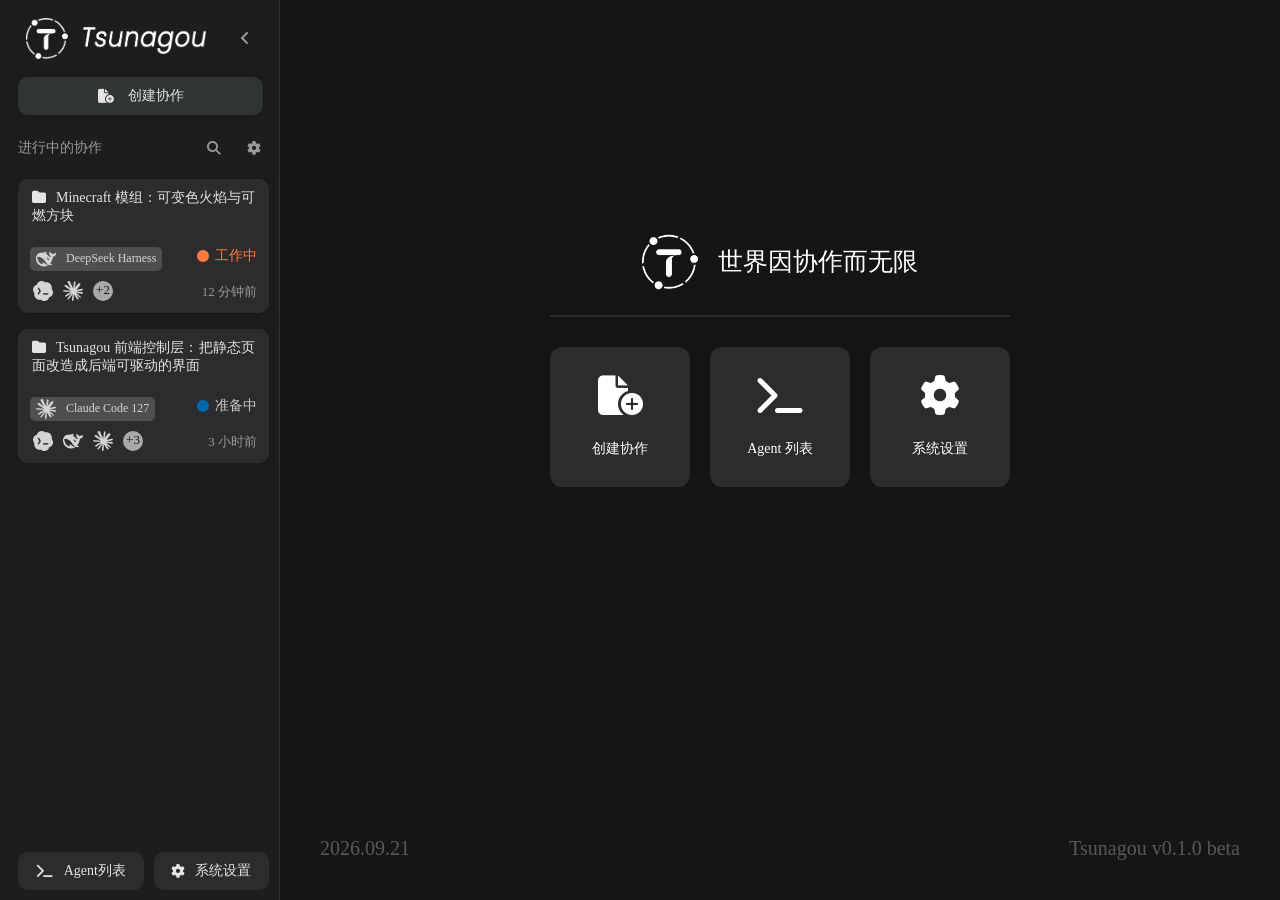
==== commit 4bf6a6f7: "Add files via upload" ====
--- a/Tsunagou/index.html
+++ b/Tsunagou/index.html
@@ -12,16 +12,18 @@
 <body>
     <!--侧边栏-->
     <section class="secAside" id="secAside-Wide">
+        <!--logo和新建协作-->
         <div class="header">
             <div class="topper">
                 <img src="./assets/img/logo-l.png" />
-                <div class="sdBtn" onclick="sidebarToNarrow()">
+                <div class="sdBtn" onclick="Tsunagou.app.foldSidebar()">
                     <i class="fa-solid fa-angle-left"></i>
                 </div>
             </div>
-            <div class="newBtn" onclick="openWindow('addProj')"><i class="fa-solid fa-file-circle-plus"></i>创建协作</div>
-        </div>
-        <div class="subMgr">
+            <div class="newBtn" onclick="Tsunagou.app.createProject()"><i class="fa-solid fa-file-circle-plus"></i>创建协作</div>
+        </div>
+        <!--协作项目列表-->
+        <div class="subMgr" id="projList">
             <div class="wkTitle">
                 <div class="wkTleft">
                     <p>进行中的协作</p>
@@ -57,7 +59,7 @@
                 </div>
             </div>
             <div class="projItem">
-                <div class="inner" onclick="openProj()">
+                <div class="inner" onclick="Tsunagou.app.openProject()">
                     <p class="title">你好，世界 —— 一种基于Hello World文化的3D游戏开发</p>
                     <div class="content">
                         <div class="left">
@@ -114,32 +116,37 @@
                 </div>
             </div>
         </div>
+        <!--侧边栏底部按钮-->
         <div class="btmTabs">
-            <div class="btmBtn" onclick="openWindow('mgrAgent')">
+            <div class="btmBtn" onclick="Tsunagou.app.openAgents()">
                 <i class="fa-solid fa-terminal"></i>
                 <p>Agent列表</p>
             </div>
-            <div class="btmBtn" onclick="openWindow('setPanel')">
+            <div class="btmBtn" onclick="Tsunagou.app.openSettings()">
                 <i class="fa-solid fa-cog"></i>
                 <p>系统设置</p>
             </div>
         </div>
     </section>
 
+    <!--折叠版本的侧边栏-->
     <section class="secAsideFolded" id="secAside-Narrow">
+        <!--顶部按钮-->
         <div class="topArea">
             <img class="foldImg" src="./assets/img/logo-little-l.png" />
-            <div class="foldBtn" onclick="openWindow('addProj')"><i class="fa-solid fa-file-circle-plus"></i></div>
-            <div class="foldBtn" onclick="sidebarToWide()"><i class="fa-solid fa-angle-right"></i></div>
-        </div>
+            <div class="foldBtn" onclick="Tsunagou.app.createProject()"><i class="fa-solid fa-file-circle-plus"></i></div>
+            <div class="foldBtn" onclick="Tsunagou.app.unfoldSidebar()"><i class="fa-solid fa-angle-right"></i></div>
+        </div>
+        <!--底部按钮-->
         <div class="bottomArea">
-            <div class="foldBtn" onclick="openWindow('mgrAgent')"><i class="fa-solid fa-terminal"></i></div>
-            <div class="foldBtn" onclick="openWindow('setPanel')"><i class="fa-solid fa-cog"></i></div>
+            <div class="foldBtn" onclick="Tsunagou.app.openAgents()"><i class="fa-solid fa-terminal"></i></div>
+            <div class="foldBtn" onclick="Tsunagou.app.openSettings()"><i class="fa-solid fa-cog"></i></div>
         </div>
     </section>
 
     <!--初始工作区-->
     <section class="secHome">
+        <!--顶部区域-->
         <div class="topArea">
             <div class="mainArea">
                 <div class="headerArea">
@@ -147,21 +154,22 @@
                     <p>世界因协作而无限</p>
                 </div>
                 <div class="btnArea">
-                    <div class="bigBtn" onclick="openWindow('addProj')">
+                    <div class="bigBtn" onclick="Tsunagou.app.createProject()">
                         <i class="bigBtnIcon fa-solid fa-file-circle-plus"></i>
                         <p class="bigBtnTxt">创建协作</p>
                     </div>
-                    <div class="bigBtn" onclick="openWindow('mgrAgent')">
+                    <div class="bigBtn" onclick="Tsunagou.app.openAgents()">
                         <i class="bigBtnIcon fa-solid fa-terminal"></i>
                         <p class="bigBtnTxt">Agent 列表</p>
                     </div>
-                    <div class="bigBtn" onclick="openWindow('setPanel')">
+                    <div class="bigBtn" onclick="Tsunagou.app.openSettings()">
                         <i class="bigBtnIcon fa-solid fa-cog"></i>
                         <p class="bigBtnTxt">系统设置</p>
                     </div>
                 </div>
             </div>
         </div>
+        <!--底部区域-->
         <div class="bottomArea">
             <div class="left">
                 <p>2026.09.21</p>
@@ -174,6 +182,7 @@
 
     <!--项目工作区-->
     <section class="secProjPanel">
+        <!--项目任务栏-->
         <div class="navArea">
             <div class="left">
                 <p>你好,世界——一种基于Hello World文化的3D游戏开发</p>
@@ -181,19 +190,23 @@
             </div>
             <div class="right"></div>
         </div>
+        <!--总标签页-->
         <div class="tabArea">
-            <div class="tabS tabSactive">主视图</div>
-            <div class="tabS">我的收件箱</div>
-            <div class="tabS">Agent 管理</div>
-            <div class="tabS">任务区</div>
-            <div class="tabS">冲突与协商</div>
-            <div class="tabS">意图与权限审计</div>
-            <div class="tabS">工作区与改动</div>
-            <div class="tabS">完成与存档点</div>
-            <div class="tabS">总路径</div>
-        </div>
+            <div class="tabS tabSactive" id="tab-overview">主视图</div>
+            <div class="tabS" id="tab-inbox">我的收件箱</div>
+            <div class="tabS" id="tab-agents">Agent 管理</div>
+            <div class="tabS" id="tab-tasks">任务区</div>
+            <div class="tabS" id="tab-conflict">冲突与协商</div>
+            <div class="tabS" id="tab-audit">意图与权限审计</div>
+            <div class="tabS" id="tab-workspace">工作区</div>
+            <div class="tabS" id="tab-acceptance">项目验收</div>
+            <div class="tabS" id="tab-checkpoints">存档点</div>
+            <div class="tabS" id="tab-path">总路径</div>
+        </div>
+        <!--主要内容区域-->
         <div class="inner">
-            <div class="tabMain tabMainNormal">
+            <!--主视图MAIN-->
+            <div class="tabMain tabMainNormal" id="pane-overview">
                 <p class="title">主视图</p>
                 <p class="title2">项目名称/描述</p>
                 <div class="bgTxt">你好,世界——一种基于Hello World文化的3D游戏开发</div>
@@ -258,6 +271,36 @@
                         </div>
                     </div>
                 </div>
+                <p class="title2">项目统计信息</p>
+                <div class="dataArea">
+                    <div class="table">
+                        <div class="item">
+                            <div class="itemTh">子 Agent 数</div>
+                            <div class="itemTd">4</div>
+                        </div>
+                        <div class="item">
+                            <div class="itemTh">冲突数</div>
+                            <div class="itemTd">2</div>
+                        </div>
+
+                        <div class="item">
+                            <div class="itemTh">协商数</div>
+                            <div class="itemTd">2</div>
+                        </div>
+                        <div class="item">
+                            <div class="itemTh">契约数</div>
+                            <div class="itemTd">2</div>
+                        </div>
+                        <div class="item">
+                            <div class="itemTh">存档数</div>
+                            <div class="itemTd">6</div>
+                        </div>
+                        <div class="item">
+                            <div class="itemTh">耗时</div>
+                            <div class="itemTd">3 小时 27 分钟</div>
+                        </div>
+                    </div>
+                </div>
                 <p class="title2">项目数据存储</p>
                 <div class="dataArea">
                     <div class="table">
@@ -276,7 +319,9 @@
                     </div>
                 </div>
             </div>
-            <div class="tabMain">
+
+            <!--我的收件箱MAIN-->
+            <div class="tabMain" id="pane-inbox">
                 <p class="title">我的收件箱</p>
                 <p class="title2">
                     需要你处理/授权的信息
@@ -299,7 +344,14 @@
                         </div>
                         <div class="colu colu-m">
                             <div class="colu-t">
-                                <div class="citem1">Claude Code 192</div>
+                                <div class="citem1">
+                                    <div class="listfieldbox">
+                                        <div class="item itemS">
+                                            <img class="left" src="./assets/img/agent/codex-l.png" />
+                                            <div class="right">Codex 021</div>
+                                        </div>
+                                    </div>
+                                </div>
                                 <div class="citem2">9/24 22:00</div>
                             </div>
                         </div>
@@ -318,7 +370,14 @@
                         </div>
                         <div class="colu colu-m">
                             <div class="colu-t">
-                                <div class="citem1">Claude Code 192</div>
+                                <div class="citem1">
+                                    <div class="listfieldbox">
+                                        <div class="item itemS">
+                                            <img class="left" src="./assets/img/agent/codex-l.png" />
+                                            <div class="right">Codex 021</div>
+                                        </div>
+                                    </div>
+                                </div>
                                 <div class="citem2">9/24 22:00</div>
                             </div>
                         </div>
@@ -337,7 +396,14 @@
                         </div>
                         <div class="colu colu-m">
                             <div class="colu-t">
-                                <div class="citem1">Claude Code 192</div>
+                                <div class="citem1">
+                                    <div class="listfieldbox">
+                                        <div class="item itemS">
+                                            <img class="left" src="./assets/img/agent/codex-l.png" />
+                                            <div class="right">Codex 021</div>
+                                        </div>
+                                    </div>
+                                </div>
                                 <div class="citem2">9/24 22:00</div>
                             </div>
                         </div>
@@ -356,7 +422,14 @@
                         </div>
                         <div class="colu colu-m">
                             <div class="colu-t">
-                                <div class="citem1">Claude Code 192</div>
+                                <div class="citem1">
+                                    <div class="listfieldbox">
+                                        <div class="item itemS">
+                                            <img class="left" src="./assets/img/agent/codex-l.png" />
+                                            <div class="right">Codex 021</div>
+                                        </div>
+                                    </div>
+                                </div>
                                 <div class="citem2">9/24 22:00</div>
                             </div>
                         </div>
@@ -386,7 +459,14 @@
                         </div>
                         <div class="colu colu-m">
                             <div class="colu-t">
-                                <div class="citem1">Claude Code 192</div>
+                                <div class="citem1">
+                                    <div class="listfieldbox">
+                                        <div class="item itemS">
+                                            <img class="left" src="./assets/img/agent/codex-l.png" />
+                                            <div class="right">Codex 021</div>
+                                        </div>
+                                    </div>
+                                </div>
                                 <div class="citem2">9/24 22:00</div>
                             </div>
                         </div>
@@ -405,7 +485,14 @@
                         </div>
                         <div class="colu colu-m">
                             <div class="colu-t">
-                                <div class="citem1">Claude Code 192</div>
+                                <div class="citem1">
+                                    <div class="listfieldbox">
+                                        <div class="item itemS">
+                                            <img class="left" src="./assets/img/agent/codex-l.png" />
+                                            <div class="right">Codex 021</div>
+                                        </div>
+                                    </div>
+                                </div>
                                 <div class="citem2">9/24 22:00</div>
                             </div>
                         </div>
@@ -424,7 +511,14 @@
                         </div>
                         <div class="colu colu-m">
                             <div class="colu-t">
-                                <div class="citem1">Claude Code 192</div>
+                                <div class="citem1">
+                                    <div class="listfieldbox">
+                                        <div class="item itemS">
+                                            <img class="left" src="./assets/img/agent/codex-l.png" />
+                                            <div class="right">Codex 021</div>
+                                        </div>
+                                    </div>
+                                </div>
                                 <div class="citem2">9/24 22:00</div>
                             </div>
                         </div>
@@ -443,7 +537,14 @@
                         </div>
                         <div class="colu colu-m">
                             <div class="colu-t">
-                                <div class="citem1">Claude Code 192</div>
+                                <div class="citem1">
+                                    <div class="listfieldbox">
+                                        <div class="item itemS">
+                                            <img class="left" src="./assets/img/agent/codex-l.png" />
+                                            <div class="right">Codex 021</div>
+                                        </div>
+                                    </div>
+                                </div>
                                 <div class="citem2">9/24 22:00</div>
                             </div>
                         </div>
@@ -453,7 +554,8 @@
                     </div>
                 </div>
             </div>
-            <div class="asideMain" id="asideMainProj">
+            <!--我的收件箱ASIDE-->
+            <div class="asideMain" id="aside-inbox">
                 <div class="title">
                     <div class="left">
                         <i class="fa-solid fa-file-word"></i>
@@ -482,7 +584,8 @@
                 </div>
             </div>
 
-            <div class="tabMain">
+            <!--Agent 管理MAIN-->
+            <div class="tabMain" id="pane-agents">
                 <p class="title">Agent 管理</p>
                 <p class="title2">
                     管理现有的 Agent
@@ -491,13 +594,15 @@
                     <div class="item">
                         <div class="header">主 Agent</div>
                         <div class="listfieldbox">
-                        <div class="item">
-                            <img class="left" src="./assets/img/agent/codex-l.png" />
-                            <div class="right">Codex 021</div>
-                        </div>
+                            <div class="item">
+                                <img class="left" src="./assets/img/agent/codex-l.png" />
+                                <div class="right">Codex 021</div>
+                            </div>
                         </div>
                         <div class="title">当前状态</div>
-                        <div class="textZ"><div class="tagZ tagZOK">可用</div></div>
+                        <div class="textZ">
+                            <div class="tagZ tagZOK">可用</div>
+                        </div>
                         <div class="title">说明</div>
                         <div class="textZ">负责统筹、评审和所有 Git 操作</div>
                         <div class="title">当前任务</div>
@@ -533,7 +638,9 @@
                             </div>
                         </div>
                         <div class="title">当前状态</div>
-                        <div class="textZ"><div class="tagZ tagZOK">可用</div></div>
+                        <div class="textZ">
+                            <div class="tagZ tagZOK">可用</div>
+                        </div>
                         <div class="title">说明</div>
                         <div class="textZ">负责统筹、评审和所有 Git 操作</div>
                         <div class="title">当前任务</div>
@@ -564,7 +671,8 @@
                 </div>
             </div>
 
-            <div class="tabMain">
+            <!--任务区MAIN-->
+            <div class="tabMain" id="pane-tasks">
                 <p class="title">任务区</p>
                 <p class="title2">
                     当前子 Agent 的任务清单
@@ -581,7 +689,7 @@
                     <div class="tr">
                         <div class="colu colu-l">
                             <div class="colu-t">
-                                <div class="citem1 lev-active">约定位于printf()中的接口</div>
+                                <div class="citem1 lev-active">D-001 约定位于printf()中的接口</div>
                                 <div class="citem2">
                                     VisualBasic.OnErrorResumeNext.Interrupt="None";UserSelection="always"
                                 </div>
@@ -590,17 +698,26 @@
                         <div class="colu"><span class="st st-7"></span></div>
                         <div class="colu colu-m">
                             <div class="colu-t">
-                                <div class="citem1">Claude Code 192</div>
+                                <div class="citem1">
+                                    <div class="listfieldbox">
+                                        <div class="item itemS">
+                                            <img class="left" src="./assets/img/agent/codex-l.png" />
+                                            <div class="right">Codex 021</div>
+                                        </div>
+                                    </div>
+                                </div>
                                 <div class="citem2">9/24 22:00</div>
                             </div>
                         </div>
-                        <div class="colu colu-m colu-cdt"><span class="tagZ tagZOK">理解报告</span><span class="tagZ">契约</span><span class="tagZ">工作区</span><span class="tagZ">操作许可</span></div>
+                        <div class="colu colu-m colu-cdt"><span class="tagZ tagZOK">理解报告</span><span
+                                class="tagZ">契约</span><span class="tagZ">工作区</span><span class="tagZ">操作许可</span></div>
                         <div class="colu colu-m">后端接口目录</div>
                         <div class="colu colu-m">——</div>
                     </div>
                 </div>
             </div>
-            <div class="asideMain" id="asideMainProj">
+            <!--任务区ASIDE-->
+            <div class="asideMain" id="aside-tasks">
                 <div class="title">
                     <div class="left">
                         <i class="fa-solid fa-file-word"></i>
@@ -631,14 +748,16 @@
                     <div class="textN">2026年9月10日</div>
                 </div>
             </div>
-            <div class="tabMain">
+
+            <!--冲突与协商MAIN-->
+            <div class="tabMain" id="pane-conflict">
                 <p class="title">冲突与协商</p>
                 <p class="title2">Agent 间的冲突与协商</p>
-                <div class="tabblock">
+                <div class="tabblock" id="block-conflict">
                     <div class="tabPlace">
                         <div class="tabItem tabItemActive">分歧</div>
                         <div class="tabItem">冲突</div>
-                        <div class="tabItem">Agent 间协商消息</div>
+                        <div class="tabItem">Agent 间协商</div>
                         <div class="tabItem">契约</div>
                     </div>
                     <div class="tabContent">
@@ -646,54 +765,200 @@
                             <div class="item">
                                 <p class="header">user.status字段的理解分歧</p>
                                 <div class="listfieldbox">
-                                    <div class="item">
+                                    <div class="item itemS">
                                         <img class="left" src="./assets/img/agent/codex-l.png" />
                                         <div class="right">Codex 021</div>
                                     </div>
-                                    <div class="item">
+                                    <div class="item itemS">
                                         <img class="left" src="./assets/img/agent/codex-l.png" />
                                         <div class="right">Codex 023</div>
                                     </div>
                                 </div>
+                                <div class="textTime">今天 10:45</div>
+                                <div class="title">影响范围</div>
+                                <div class="textZ">后端任务D-001，前端任务D-002</div>
                                 <p class="title">Codex 021的理解</p>
-                                <p class="textZ">user.status字段可为空，只要后期需要时补上即可</p>
+                                <p class="textZbox">user.status字段可为空，只要后期需要时补上即可</p>
                                 <p class="title">Codex 023的理解</p>
-                                <p class="textZ">user.status字段不能为空，否则可能影响项目初始化函数的计算</p>
-                            <div class="option">
-                                <div class="buttonbox2">查看协商</div>
-                                <div class="buttonbox2 buttonbox2active">查看契约</div>
-                            </div>
-                            </div>
+                                <p class="textZbox">user.status字段不能为空，否则可能影响项目初始化函数的计算</p>
+                                <div class="option">
+                                    <div class="buttonbox2">查看协商</div>
+                                    <div class="buttonbox2 buttonbox2active">查看契约</div>
+                                </div>
+                            </div>
+                        </div>
+                    </div>
+                    <div class="tabContent">
+                        <div class="tablebox tableboxC">
+                            <div class="th">
+                                <div class="colu colu-l">冲突</div>
+                                <div class="colu colu-m">影响范围</div>
+                                <div class="colu colu-m">相关 Agent</div>
+                                <div class="colu colu-l">处理方案</div>
+                            </div>
+                            <div class="tr">
+                                <div class="colu colu-l">
+                                    <div class="colu-t">
+                                        <div class="citem1 lev-active">位于printf()中的接口未约定</div>
+                                        <div class="citem2">
+                                            VisualBasic.OnErrorResumeNext.Interrupt="None";UserSelection="always"</div>
+                                    </div>
+                                </div>
+                                <div class="colu colu-m">后端HTTP接口</div>
+                                <div class="colu colu-m">
+                                    <div class="colu-t">
+                                        <div class="citem1">
+                                            <div class="listfieldbox">
+                                                <div class="item itemS">
+                                                    <img class="left" src="./assets/img/agent/codex-l.png" />
+                                                    <div class="right">Codex 021</div>
+                                                </div>
+                                            </div>
+                                        </div>
+                                        <div class="citem1">
+                                            <div class="listfieldbox">
+                                                <div class="item itemS">
+                                                    <img class="left" src="./assets/img/agent/codex-l.png" />
+                                                    <div class="right">Codex 022</div>
+                                                </div>
+                                            </div>
+                                        </div>
+                                        <div class="citem2">9/24 22:00</div>
+                                    </div>
+                                </div>
+                                <div class="colu colu-l">
+                                    ——
+                                </div>
+                            </div>
+                        </div>
+                    </div>
+                    <div class="tabContent">
+                        <div class="tablebox tableboxC">
+                            <div class="th">
+                                <div class="colu colu-m">收发 Agent</div>
+                                <div class="colu colu-l">内容</div>
+                                <div class="colu">状态</div>
+                                <div class="colu colu-m">消息处理情况</div>
+                            </div>
+                            <div class="tr">
+                                <div class="colu colu-m">
+                                    <div class="colu-t">
+                                        <div class="citem3">
+                                            <p class="lev-inactive">发件</p> Claude Code 092
+                                        </div>
+                                        <div class="citem3">
+                                            <p class="lev-inactive">收件</p> Claude Code 127
+                                        </div>
+                                    </div>
+                                </div>
+                                <div class="colu colu-l">
+                                    <div class="colu-t">请认领统一用户返回字段，先给出字段契约草案，否则交接难以进行。要求如下：①强制要求使用HTTP
+                                        GET方法，暂时不使用POST方法，以方便调试；②HTTP API返回内容要求使用JSON。</div>
+                                </div>
+                                <div class="colu">
+                                    <span class="tagZ tagZOK">已答复</span>
+                                </div>
+                                <div class="colu colu-m">
+                                    <div class="tagZbox">
+                                        <span class="tagZ tagZOK">已送达</span>
+                                        <span class="tagZ tagZOK">处理中</span>
+                                    </div>
+                                </div>
+                            </div>
+                            <div class="tr">
+                                <div class="colu colu-m">
+                                    <div class="colu-t">
+                                        <div class="citem3">
+                                            <p class="lev-inactive">发件</p> Claude Code 092
+                                        </div>
+                                        <div class="citem3">
+                                            <p class="lev-inactive">收件</p> Claude Code 127
+                                        </div>
+                                    </div>
+                                </div>
+                                <div class="colu colu-l">
+                                    <div class="colu-t">请认领统一用户返回字段，先给出字段契约草案，否则交接难以进行。要求如下：①强制要求使用HTTP
+                                        GET方法，暂时不使用POST方法，以方便调试；②HTTP API返回内容要求使用JSON。</div>
+                                </div>
+                                <div class="colu">
+                                    <span class="tagZ">未答复</span>
+                                </div>
+                                <div class="colu colu-m">
+                                    <div class="tagZbox">
+                                        <span class="tagZ tagZOK">已送达</span>
+                                        <span class="tagZ tagZOK">处理中</span>
+                                    </div>
+                                </div>
+                            </div>
+                            <div class="tr">
+                                <div class="colu colu-m">
+                                    <div class="colu-t">
+                                        <div class="citem3">
+                                            <p class="lev-inactive">发件</p> Claude Code 092
+                                        </div>
+                                        <div class="citem3">
+                                            <p class="lev-inactive">收件</p> Claude Code 127
+                                        </div>
+                                    </div>
+                                </div>
+                                <div class="colu colu-l">
+                                    <div class="colu-t">请认领统一用户返回字段，先给出字段契约草案，否则交接难以进行。要求如下：①强制要求使用HTTP
+                                        GET方法，暂时不使用POST方法，以方便调试；②HTTP API返回内容要求使用JSON。</div>
+                                </div>
+                                <div class="colu">
+                                    <span class="tagZ tagZOK">无需答复</span>
+                                </div>
+                                <div class="colu colu-m">
+                                    <div class="tagZbox">
+                                        <span class="tagZ tagZOK">已送达</span>
+                                        <span class="tagZ">待领取</span>
+                                    </div>
+                                </div>
+                            </div>
+                        </div>
+                    </div>
+                    <div class="tabContent">
+                        <div class="boxerbox boxerboxC">
                             <div class="item">
-                                <p class="header">user.status字段的理解分歧</p>
+                                <p class="header">user.status字段契约（第1版）</p>
+                                <p class="textTime">今天 10:45</p>
+                                <p class="title">提出 Agent</p>
                                 <div class="listfieldbox">
-                                    <div class="item">
+                                    <div class="item itemS">
                                         <img class="left" src="./assets/img/agent/codex-l.png" />
                                         <div class="right">Codex 021</div>
                                     </div>
-                                    <div class="item">
+                                </div>
+                                <p class="title">影响范围</p>
+                                <p class="textZ">后端任务D-001，前端任务D-002</p>
+                                <p class="title">已确认 Agent</p>
+                                <div class="listfieldbox">
+                                    <div class="item itemS">
                                         <img class="left" src="./assets/img/agent/codex-l.png" />
-                                        <div class="right">Codex 023</div>
-                                    </div>
-                                </div>
-                                <p class="title">Codex 021的理解</p>
-                                <p class="textZ">user.status字段可为空，只要后期需要时补上即可</p>
-                                <p class="title">Codex 023的理解</p>
-                                <p class="textZ">user.status字段不能为空，否则可能影响项目初始化函数的计算</p>
-                            <div class="option">
-                                <div class="buttonbox2">查看协商</div>
-                                <div class="buttonbox2 buttonbox2active">查看契约</div>
-                            </div>
-                            </div>
-                        </div>
-                    </div>
-                    <div class="tabContent"></div>
-                    <div class="tabContent"></div>
-                    <div class="tabContent"></div>
-                </div>
-            </div>
-            
-            <div class="asideMain" id="asideMainProj">
+                                        <div class="right">Codex 021</div>
+                                    </div>
+                                </div>
+                                <p class="title">未确认 Agent</p>
+                                <div class="listfieldbox">
+                                    <div class="item itemS">
+                                        <img class="left" src="./assets/img/agent/codex-l.png" />
+                                        <div class="right">Codex 021</div>
+                                    </div>
+                                    <div class="item itemS">
+                                        <img class="left" src="./assets/img/agent/codex-l.png" />
+                                        <div class="right">Codex 021</div>
+                                    </div>
+                                </div>
+                                <div class="option">
+                                    <div class="buttonbox2 buttonbox2active">查看详情</div>
+                                </div>
+                            </div>
+                        </div>
+                    </div>
+                </div>
+            </div>
+            <!--冲突与协商ASIDE-->
+            <div class="asideMain" id="aside-conflict">
                 <div class="title">
                     <div class="left">
                         <i class="fa-solid fa-file-word"></i>
@@ -701,60 +966,702 @@
                     </div>
                     <div class="right">×</div>
                 </div>
-                <div class="content"></div>
-            </div>
-            <div class="tabMain">
+                <div class="content">
+                    <p class="bgTitle">User.Status字段的理解分歧</p>
+                    <div class="title">参与 Agent</div>
+                    <div class="listfieldbox">
+                        <div class="item itemS">
+                            <img class="left" src="./assets/img/agent/codex-l.png" />
+                            <div class="right">Codex 021</div>
+                        </div>
+                        <div class="item itemS">
+                            <img class="left" src="./assets/img/agent/codex-l.png" />
+                            <div class="right">Codex 021</div>
+                        </div>
+                    </div>
+                    <div class="title">时间</div>
+                    <div class="textN">今天 10:45</div>
+                    <div class="title">影响范围</div>
+                    <div class="textN">后端任务D-001，前端任务D-002</div>
+
+                    <div class="title">Codex 021的理解</div>
+                    <p class="textN">
+                        逝者如斯，而未尝往也；盈虚者如彼，而卒莫消长也。盖将自其变者而观之，则天地曾不能以一瞬；自其不变者而观之，则物与我皆无尽也，而又何羡乎！且夫天地之间，物各有主，苟非吾之所有，虽一毫而莫取。惟江上之清风，与山间之明月，耳得之而为声，目遇之而成色，取之无禁，用之不竭，是造物者之无尽藏也，而吾与子之所共适。
+                    </p>
+                    <div class="title">Codex 023的理解</div>
+                    <p class="textN">
+                        逝者如斯，而未尝往也；盈虚者如彼，而卒莫消长也。盖将自其变者而观之，则天地曾不能以一瞬；自其不变者而观之，则物与我皆无尽也，而又何羡乎！且夫天地之间，物各有主，苟非吾之所有，虽一毫而莫取。惟江上之清风，与山间之明月，耳得之而为声，目遇之而成色，取之无禁，用之不竭，是造物者之无尽藏也，而吾与子之所共适。
+                    </p>
+                </div>
+                <div class="content contentNDP">
+                    <p class="bgTitle">User.Status字段契约（第1版）</p>
+                    <div class="title">提出 Agent</div>
+                    <div class="listfieldbox">
+                        <div class="item itemS">
+                            <img class="left" src="./assets/img/agent/codex-l.png" />
+                            <div class="right">Codex 021</div>
+                        </div>
+                    </div>
+                    <div class="title">提出时间</div>
+                    <div class="textN">今天 10:45</div>
+                    <div class="title">影响范围</div>
+                    <div class="textN">后端任务D-001，前端任务D-002</div>
+                    <div class="title">契约内容</div>
+                    <p class="textN">
+                        逝者如斯，而未尝往也；盈虚者如彼，而卒莫消长也。盖将自其变者而观之，则天地曾不能以一瞬；自其不变者而观之，则物与我皆无尽也，而又何羡乎！且夫天地之间，物各有主，苟非吾之所有，虽一毫而莫取。惟江上之清风，与山间之明月，耳得之而为声，目遇之而成色，取之无禁，用之不竭，是造物者之无尽藏也，而吾与子之所共适。
+                    </p>
+                    <p class="title">已确认 Agent</p>
+                    <div class="listfieldbox">
+                        <div class="item itemS">
+                            <img class="left" src="./assets/img/agent/codex-l.png" />
+                            <div class="right">Codex 021</div>
+                        </div>
+                    </div>
+                    <p class="title">未确认 Agent</p>
+                    <div class="listfieldbox">
+                        <div class="item itemS">
+                            <img class="left" src="./assets/img/agent/codex-l.png" />
+                            <div class="right">Codex 021</div>
+                        </div>
+                        <div class="item itemS">
+                            <img class="left" src="./assets/img/agent/codex-l.png" />
+                            <div class="right">Codex 021</div>
+                        </div>
+                    </div>
+                </div>
+            </div>
+
+            <!--意图与权限审计MAIN-->
+            <div class="tabMain" id="pane-audit">
                 <p class="title">意图与权限审计</p>
-            </div>
-            <div class="asideMain" id="asideMainProj">
+                <p class="title2">Agent 的意图和修改权限</p>
+                <div class="tabblock" id="block-audit">
+                    <div class="tabPlace">
+                        <div class="tabItem tabItemActive">Agent 意图</div>
+                        <div class="tabItem">Agent 权限</div>
+                    </div>
+                    <div class="tabContent">
+                        <div class="tablebox tableboxC">
+                            <div class="th">
+                                <div class="colu colu-m">Agent</div>
+                                <div class="colu colu-m">目标</div>
+                                <div class="colu">方式</div>
+                                <div class="colu colu-l">原因</div>
+                                <div class="colu colu">声明版本</div>
+                                <div class="colu colu-m">租约</div>
+                            </div>
+                            <div class="tr">
+                                <div class="colu colu-m">
+                                    <div class="listfieldbox">
+                                        <div class="item itemS">
+                                            <img class="left" src="./assets/img/agent/codex-l.png" />
+                                            <div class="right">Codex 021</div>
+                                        </div>
+                                    </div>
+                                </div>
+                                <div class="colu colu-m">
+                                    后端接口目录.\API\api.py
+                                </div>
+                                <div class="colu">
+                                    独占
+                                </div>
+                                <div class="colu colu-l">
+                                    前端SUBMIT表单更改，后端必须提供相关接口
+                                </div>
+                                <div class="colu">
+                                    第1版
+                                </div>
+                                <div class="colu colu-m">
+                                    <div class="tagZ">尚未取得</div>
+                                </div>
+                            </div>
+                            <div class="tr">
+                                <div class="colu colu-m">
+                                    <div class="listfieldbox">
+                                        <div class="item itemS">
+                                            <img class="left" src="./assets/img/agent/codex-l.png" />
+                                            <div class="right">Codex 021</div>
+                                        </div>
+                                    </div>
+                                </div>
+                                <div class="colu colu-m">
+                                    后端接口目录.\API\api.py
+                                </div>
+                                <div class="colu">
+                                    独占
+                                </div>
+                                <div class="colu colu-l">
+                                    前端SUBMIT表单更改，后端必须提供相关接口
+                                </div>
+                                <div class="colu">
+                                    第1版
+                                </div>
+                                <div class="colu colu-m">
+                                    <div class="tagZ tagZOK">12 分 20 秒后过期</div>
+                                </div>
+                            </div>
+                            <div class="tr">
+                                <div class="colu colu-m">
+                                    <div class="listfieldbox">
+                                        <div class="item itemS">
+                                            <img class="left" src="./assets/img/agent/codex-l.png" />
+                                            <div class="right">Codex 021</div>
+                                        </div>
+                                    </div>
+                                </div>
+                                <div class="colu colu-m">
+                                    后端接口目录.\API\api.py
+                                </div>
+                                <div class="colu">
+                                    独占
+                                </div>
+                                <div class="colu colu-l">
+                                    前端SUBMIT表单更改，后端必须提供相关接口
+                                </div>
+                                <div class="colu">
+                                    第1版
+                                </div>
+                                <div class="colu colu-m">
+                                    <div class="tagZ">已过期</div>
+                                </div>
+                            </div>
+                        </div>
+                    </div>
+                    <div class="tabContent">
+                        <p class="title3">已经获得的租约</p>
+                        <div class="tablebox tableboxC">
+                            <div class="th">
+                                <div class="colu colu-m">Agent</div>
+                                <div class="colu colu-l">批准范围</div>
+                                <div class="colu colu">声明版本</div>
+                                <div class="colu colu-m">租约</div>
+                            </div>
+                            <div class="tr">
+                                <div class="colu colu-m">
+                                    <div class="listfieldbox">
+                                        <div class="item itemS">
+                                            <img class="left" src="./assets/img/agent/codex-l.png" />
+                                            <div class="right">Codex 021</div>
+                                        </div>
+                                    </div>
+                                </div>
+                                <div class="colu colu-l">
+                                    后端接口目录.\API\api.py
+                                </div>
+                                <div class="colu">
+                                    第1版
+                                </div>
+                                <div class="colu colu-m">
+                                    <div class="tagZ tagZOK">12 分 20 秒后过期</div>
+                                </div>
+                            </div>
+                            <div class="tr">
+                                <div class="colu colu-m">
+                                    <div class="listfieldbox">
+                                        <div class="item itemS">
+                                            <img class="left" src="./assets/img/agent/codex-l.png" />
+                                            <div class="right">Codex 021</div>
+                                        </div>
+                                    </div>
+                                </div>
+                                <div class="colu colu-l">
+                                    后端接口目录.\API\api.py
+                                </div>
+                                <div class="colu">
+                                    第1版
+                                </div>
+                                <div class="colu colu-m">
+                                    <div class="tagZ">已过期</div>
+                                </div>
+                            </div>
+                        </div>
+                        <p class="title3">等待租约的 Agent</p>
+                        <div class="tablebox tableboxC">
+                            <div class="th">
+                                <div class="colu colu-m">Agent</div>
+                                <div class="colu colu-l">批准范围</div>
+                                <div class="colu colu">声明版本</div>
+                                <div class="colu colu-m">租约</div>
+                            </div>
+                            <div class="tr">
+                                <div class="colu colu-m">
+                                    <div class="listfieldbox">
+                                        <div class="item itemS">
+                                            <img class="left" src="./assets/img/agent/codex-l.png" />
+                                            <div class="right">Codex 021</div>
+                                        </div>
+                                    </div>
+                                </div>
+                                <div class="colu colu-l">
+                                    后端接口目录.\API\api.py
+                                </div>
+                                <div class="colu">
+                                    第1版
+                                </div>
+                                <div class="colu colu-m">
+                                    <div class="tagZ">等待租约</div>
+                                </div>
+                            </div>
+                        </div>
+                    </div>
+                </div>
+            </div>
+            <!--意图与权限审计ASIDE-->
+            <div class="asideMain" id="aside-audit">
                 <div class="title">
                     <div class="left">
                         <i class="fa-solid fa-file-word"></i>
-                        <p>项目总目标文档</p>
+                        <p>详细信息</p>
                     </div>
                     <div class="right">×</div>
                 </div>
-                <div class="content"></div>
-            </div>
-            <div class="tabMain">
-                <p class="title">工作区与改动</p>
-            </div>
-            <div class="asideMain" id="asideMainProj">
+                <div class="content">
+                    <p class="bgTitle">Codex 021 的意图声明</p>
+                    <div class="title">Agent</div>
+                    <div class="listfieldbox">
+                        <div class="item itemS">
+                            <img class="left" src="./assets/img/agent/codex-l.png" />
+                            <div class="right">Codex 021</div>
+                        </div>
+                    </div>
+                    <div class="title">目标</div>
+                    <div class="textN">后端接口目录.\API\api.py</div>
+                    <div class="title">方式</div>
+                    <div class="textN">独占</div>
+                    <div class="title">原因</div>
+                    <p class="textN">
+                        前端SUBMIT表单更改，后端必须提供相关接口
+                    </p>
+                    <div class="title">声明版本</div>
+                    <p class="textN">
+                        第1版
+                    </p>
+                    <div class="title">租约</div>
+                    <div class="tagZ">尚未取得</div>
+                </div>
+                <div class="content contentNDP">
+                    <p class="bgTitle">Codex 021 的权限租约</p>
+                    <div class="title">Agent</div>
+                    <div class="listfieldbox">
+                        <div class="item itemS">
+                            <img class="left" src="./assets/img/agent/codex-l.png" />
+                            <div class="right">Codex 021</div>
+                        </div>
+                    </div>
+                    <div class="title">批准范围</div>
+                    <div class="textN">后端接口目录.\API\api.py</div>
+                    <div class="title">声明版本</div>
+                    <div class="textN">第1版</div>
+                    <div class="title">租约</div>
+                    <div class="tagZ">等待租约</div>
+                </div>
+            </div>
+
+            <!--工作区MAIN-->
+            <div class="tabMain" id="pane-workspace">
+                <p class="title">工作区</p>
+                <p class="title2">Agent 所做的改动</p>
+                <div class="boxerbox">
+                    <div class="item">
+                        <div class="header">工作区1</div>
+                        <div class="title">修改者</div>
+                        <div class="listfieldbox">
+                            <div class="item">
+                                <img class="left" src="./assets/img/agent/codex-l.png" />
+                                <div class="right">Codex 021</div>
+                            </div>
+                        </div>
+                        <div class="title">隔离方式</div>
+                        <div class="textZ">共享目录</div>
+                        <div class="title">改动的文件</div>
+                        <div class="textZbox">backend/api/user.py<br>backend/api/tests/test_user.py</div>
+                        <div class="title">当前状态</div>
+                        <div class="tgBox">
+                            <div class="tagZ tagZOK">已记录结果</div>
+                            <div class="tagZ tagZOK">与开工前一致</div>
+                        </div>
+                        <div class="title">补丁</div>
+                        <div class="textZ">补丁55aa10</div>
+                    </div>
+                </div>
+            </div>
+            <!--工作区ASIDE-->
+            <div class="asideMain" id="aside-workspace">
                 <div class="title">
                     <div class="left">
                         <i class="fa-solid fa-file-word"></i>
-                        <p>项目总目标文档</p>
+                        <p>详细信息</p>
                     </div>
                     <div class="right">×</div>
                 </div>
-                <div class="content"></div>
-            </div>
-            <div class="tabMain">
-                <p class="title">完成与存档点</p>
-            </div>
-            <div class="asideMain" id="asideMainProj">
+                <div class="content">
+                    <div class="bgTitle">工作区1</div>
+                    <div class="title">修改者</div>
+                    <div class="listfieldbox">
+                        <div class="item">
+                            <img class="left" src="./assets/img/agent/codex-l.png" />
+                            <div class="right">Codex 021</div>
+                        </div>
+                    </div>
+
+                    <div class="title">隔离方式</div>
+                    <div class="textN">共享目录</div>
+
+                    <div class="title">改动的文件</div>
+                    <div class="textN">backend/api/user.py<br>backend/api/tests/test_user.py</div>
+
+                    <div class="title">当前状态</div>
+                    <div class="textN">
+                        <div class="tgBox">
+                            <div class="tagZ tagZOK">已记录结果</div>
+                            <div class="tagZ tagZOK">与开工前一致</div>
+                        </div>
+                    </div>
+
+                    <div class="title">补丁</div>
+                    <div class="textN">补丁55aa10</div>
+                </div>
+            </div>
+
+            <!--完成项目MAIN-->
+            <div class="tabMain" id="pane-acceptance">
+                <p class="title">项目验收</p>
+                <p class="title2">项目完成提案</p>
+                <div class="boxerbox">
+                    <div class="itemL">
+                        <p class="header header-ok">此项目已经可以完工</p>
+                        <p class="textTime">今天 16:18</p>
+                        <div class="textZbox">
+                            主 Agent 认为主要目标已达成，提议结束这一项目。如果你选择“确认完成”，项目会立即被标注为“已完成”，并且新建一个存档点。
+                        </div>
+                        <div class="option">
+                            <div class="buttonbox2 buttonbox2active">确认完成</div>
+                            <div class="buttonbox2">归档</div>
+                        </div>
+                    </div>
+                </div>
+                <p class="title2">遗留问题</p>
+                <div class="tablebox">
+                    <div class="th">
+                        <div class="colu colu-m">问题</div>
+                        <div class="colu colu-l">说明</div>
+                    </div>
+                    <div class="tr">
+                        <div class="colu colu-m">
+                            后端API格式不标准
+                        </div>
+                        <div class="colu colu-l">
+                            已而夕阳在山，人影散乱，太守归而宾客从也。树林阴翳，鸣声上下，游人去而禽鸟乐也。然而禽鸟知山林之乐，而不知人之乐；人知从太守游而乐，而不知太守之乐其乐也。醉能同其乐，醒能述以文者，太守也。太守谓谁？庐陵欧阳修也。
+                        </div>
+                    </div>
+                </div>
+                <p class="title2">验收标准</p>
+                <div class="boxerbox">
+                    <div class="itemL">
+                        <p class="header">主 Agent 项目验收标准</p>
+                        <div class="textZbox">
+                            夫人之相与，俯仰一世。或取诸怀抱，悟言一室之内；或因寄所托，放浪形骸之外。虽趣舍万殊，静躁不同，当其欣于所遇，暂得于己，快然自足，不知老之将至；及其所之既倦，情随事迁，感慨系之矣。向之所欣，俯仰之间，已为陈迹，犹不能不以之兴怀，况修短随化，终期于尽！古人云：“死生亦大矣。”岂不痛哉！
+                        </div>
+                        <div class="option">
+                            <div class="buttonbox2 buttonbox2active">查看详情</div>
+                        </div>
+                    </div>
+                </div>
+                <p class="title2">任务验收情况</p>
+                <div class="tablebox">
+                    <div class="th">
+                        <div class="colu colu-m">Agent</div>
+                        <div class="colu colu-l">任务</div>
+                        <div class="colu colu-m">验收结果</div>
+                    </div>
+                    <div class="tr">
+                        <div class="colu colu-m">
+                            <div class="listfieldbox">
+                                <div class="item itemS">
+                                    <img class="left" src="./assets/img/agent/codex-l.png" />
+                                    <div class="right">Codex 021</div>
+                                </div>
+                            </div>
+                        </div>
+                        <div class="colu colu-l">
+                            后端接口目录.\API\api.py
+                        </div>
+                        <div class="colu colu-m">
+                            <div class="tagZ tagZOK">验收通过</div>
+                        </div>
+                    </div>
+                    <div class="tr">
+                        <div class="colu colu-m">
+                            <div class="listfieldbox">
+                                <div class="item itemS">
+                                    <img class="left" src="./assets/img/agent/codex-l.png" />
+                                    <div class="right">Codex 021</div>
+                                </div>
+                            </div>
+                        </div>
+                        <div class="colu colu-l">
+                            后端接口目录.\API\api.py
+                        </div>
+                        <div class="colu colu-m">
+                            <div class="tagZ">验收中</div>
+                        </div>
+                    </div>
+                    <div class="tr">
+                        <div class="colu colu-m">
+                            <div class="listfieldbox">
+                                <div class="item itemS">
+                                    <img class="left" src="./assets/img/agent/codex-l.png" />
+                                    <div class="right">Codex 021</div>
+                                </div>
+                            </div>
+                        </div>
+                        <div class="colu colu-l">
+                            后端接口目录.\API\api.py
+                        </div>
+                        <div class="colu colu-m">
+                            <div class="tagZ">要求返工</div>
+                        </div>
+                    </div>
+                </div>
+            </div>
+
+            <!--完成项目ASIDE-->
+            <div class="asideMain" id="aside-acceptance">
                 <div class="title">
                     <div class="left">
                         <i class="fa-solid fa-file-word"></i>
-                        <p>项目总目标文档</p>
+                        <p>详细信息</p>
                     </div>
                     <div class="right">×</div>
                 </div>
-                <div class="content"></div>
-            </div>
-            <div class="tabMain">
+                <div class="content">
+                    <div class="bgTitle">主 Agent 项目验收标准</div>
+                    <div class="textN">
+                        夫人之相与,俯仰一世。或取诸怀抱,悟言一室之内;或因寄所托,放浪形骸之外。虽趣舍万殊,静躁不同,当其欣于所遇,暂得于己,快然自足,不知老之将至;及其所之既倦,情随事迁,感慨系之矣。向之所欣,俯仰之间,已为陈迹,犹不能不以之兴怀,况修短随化,终期于尽!古人云:“死生亦大矣。”岂不痛哉!
+                    </div>
+                </div>
+            </div>
+
+            <!--存档点MAIN-->
+            <div class="tabMain" id="pane-checkpoints">
+                <p class="title">存档点</p>
+                <p class="title2">最新存档点</p>
+                <div class="boxerbox">
+                    <div class="item">
+                        <p class="header">今天 17:28 的存档点</p>
+                    </div>
+                </div>
+                <p class="title2">历史存档点</p>
+                <div class="boxerbox">
+                    <div class="item">
+                        <p class="header">今天 17:00 的存档点</p>
+                    </div>
+                </div>
+                <p class="title2">存档失败</p>
+                <div class="boxerbox">
+                    <div class="item">
+                        <p class="header">今天 17:00 的存档点</p>
+                        <p class="title">失败原因</p>
+                        <p class="textZ">无法读取磁盘</p>
+                        <div class="option">
+                            <div class="buttonbox2">重试</div>
+                        </div>
+                    </div>
+                </div>
+            </div>
+
+            <!--总路径MAIN-->
+            <div class="tabMain" id="pane-path">
                 <p class="title">总路径</p>
-            </div>
-            <div class="asideMain" id="asideMainProj">
+                <p class="title2">可视化 Agent 们的所有行动</p>
+                <div class="taskFlow">
+                    <div class="header">
+                        <div class="Cit1">时间</div>
+                        <div class="Cit2">操作人</div>
+                        <div class="Cit2">任务</div>
+                        <div class="Cit3">操作</div>
+                    </div>
+                    <div class="eraTitle">18:36 项目初始化</div>
+                    <div class="item">
+                        <div class="Cit1">18:11</div>
+                        <div class="Cit2">
+                            <div class="listfieldbox">
+                                <div class="item itemS id-user">
+                                    <i class="left fa-solid fa-user"></i>
+                                    <div class="right">用户</div>
+                                </div>
+                            </div>
+                        </div>
+                        <div class="Cit2">启动主项目</div>
+                        <div class="Cit3">启动主项目</div>
+                    </div>
+                    <div class="item">
+                        <div class="Cit1">18:11</div>
+                        <div class="Cit2">
+                            <div class="listfieldbox">
+                                <div class="item itemS id-mAgent">
+                                    <img class="left" src="./assets/img/agent/codex-l.png" />
+                                    <div class="right">Codex 021</div>
+                                </div>
+                            </div>
+                        </div>
+                        <div class="Cit2">启动主项目</div>
+                        <div class="Cit3">启动主项目</div>
+                    </div>
+                    <div class="eraTitle">18:36 正式开工</div>
+                    <div class="item">
+                        <div class="Cit1">18:11</div>
+                        <div class="Cit2">
+                            <div class="listfieldbox">
+                                <div class="item itemS id-user">
+                                    <i class="left fa-solid fa-user"></i>
+                                    <div class="right">用户</div>
+                                </div>
+                            </div>
+                        </div>
+                        <div class="Cit2">启动主项目</div>
+                        <div class="Cit3">启动主项目</div>
+                    </div>
+                    <div class="item">
+                        <div class="Cit1">18:11</div>
+                        <div class="Cit2">
+                            <div class="listfieldbox">
+                                <div class="item itemS id-mAgent">
+                                    <img class="left" src="./assets/img/agent/codex-l.png" />
+                                    <div class="right">Codex 021</div>
+                                </div>
+                            </div>
+                        </div>
+                        <div class="Cit2">启动主项目</div>
+                        <div class="Cit3">启动主项目</div>
+                    </div>
+                    <div class="item">
+                        <div class="Cit1">18:11</div>
+                        <div class="Cit2">
+                            <div class="listfieldbox">
+                                <div class="item itemS id-user">
+                                    <i class="left fa-solid fa-user"></i>
+                                    <div class="right">用户</div>
+                                </div>
+                            </div>
+                        </div>
+                        <div class="Cit2">启动主项目</div>
+                        <div class="Cit3">启动主项目</div>
+                    </div>
+                    <div class="item">
+                        <div class="Cit1">18:11</div>
+                        <div class="Cit2">
+                            <div class="listfieldbox">
+                                <div class="item itemS id-mAgent">
+                                    <img class="left" src="./assets/img/agent/codex-l.png" />
+                                    <div class="right">Codex 021</div>
+                                </div>
+                            </div>
+                        </div>
+                        <div class="Cit2">启动主项目</div>
+                        <div class="Cit3">启动主项目</div>
+                    </div>
+                    <div class="item">
+                        <div class="Cit1">18:11</div>
+                        <div class="Cit2">
+                            <div class="listfieldbox">
+                                <div class="item itemS id-user">
+                                    <i class="left fa-solid fa-user"></i>
+                                    <div class="right">用户</div>
+                                </div>
+                            </div>
+                        </div>
+                        <div class="Cit2">启动主项目</div>
+                        <div class="Cit3">启动主项目</div>
+                    </div>
+                    <div class="item">
+                        <div class="Cit1">18:11</div>
+                        <div class="Cit2">
+                            <div class="listfieldbox">
+                                <div class="item itemS id-mAgent">
+                                    <img class="left" src="./assets/img/agent/codex-l.png" />
+                                    <div class="right">Codex 021</div>
+                                </div>
+                            </div>
+                        </div>
+                        <div class="Cit2">启动主项目</div>
+                        <div class="Cit3">启动主项目</div>
+                    </div>
+                    <div class="item">
+                        <div class="Cit1">18:11</div>
+                        <div class="Cit2">
+                            <div class="listfieldbox">
+                                <div class="item itemS id-user">
+                                    <i class="left fa-solid fa-user"></i>
+                                    <div class="right">用户</div>
+                                </div>
+                            </div>
+                        </div>
+                        <div class="Cit2">启动主项目</div>
+                        <div class="Cit3">启动主项目</div>
+                    </div>
+                    <div class="item">
+                        <div class="Cit1">18:11</div>
+                        <div class="Cit2">
+                            <div class="listfieldbox">
+                                <div class="item itemS id-mAgent">
+                                    <img class="left" src="./assets/img/agent/codex-l.png" />
+                                    <div class="right">Codex 021</div>
+                                </div>
+                            </div>
+                        </div>
+                        <div class="Cit2">启动主项目</div>
+                        <div class="Cit3">启动主项目</div>
+                    </div>
+                    <div class="item">
+                        <div class="Cit1">18:11</div>
+                        <div class="Cit2">
+                            <div class="listfieldbox">
+                                <div class="item itemS id-user">
+                                    <i class="left fa-solid fa-user"></i>
+                                    <div class="right">用户</div>
+                                </div>
+                            </div>
+                        </div>
+                        <div class="Cit2">启动主项目</div>
+                        <div class="Cit3">启动主项目</div>
+                    </div>
+                    <div class="item">
+                        <div class="Cit1">18:11</div>
+                        <div class="Cit2">
+                            <div class="listfieldbox">
+                                <div class="item itemS id-mAgent">
+                                    <img class="left" src="./assets/img/agent/codex-l.png" />
+                                    <div class="right">Codex 021</div>
+                                </div>
+                            </div>
+                        </div>
+                        <div class="Cit2">启动主项目</div>
+                        <div class="Cit3">启动主项目</div>
+                    </div>
+                </div>
+            </div>
+            <!--总路径ASIDE-->
+            <div class="asideMain" id="aside-path">
                 <div class="title">
                     <div class="left">
                         <i class="fa-solid fa-file-word"></i>
-                        <p>项目总目标文档</p>
+                        <p>路径详情</p>
                     </div>
                     <div class="right">×</div>
                 </div>
-                <div class="content"></div>
-            </div>
+                <div class="content">
+                    <div class="title">时间</div>
+                    <div class="textN">18:11</div>
+                    <div class="title">操作人</div>
+                    <div class="textN">用户</div>
+                    <div class="title">任务</div>
+                    <div class="textN">启动主项目</div>
+                    <div class="title">操作</div>
+                    <div class="textN">启动主项目</div>
+                </div>
+            </div>
+
         </div>
     </section>
 
@@ -763,24 +1670,24 @@
         <div class="window1">
             <div class="titleBar">
                 <div class="title"><i class="fa-solid fa-cog"></i> 设置</div>
-                <div class="button" onclick="closeWindow('setPanel')">×</div>
+                <div class="button" onclick="Tsunagou.app.closeWindow('setPanel')">×</div>
             </div>
             <div class="main">
                 <div class="left">
                     <div class="inner">
-                        <div class="item Active" id="uSet1b" onclick="toSetTab('uSet1')">
+                        <div class="item Active" id="uSet1b" onclick="Tsunagou.app.settingTab('personal')">
                             <i class="fa-regular fa-user"></i>
                             <p>个性化设置</p>
                         </div>
-                        <div class="item NoActive" id="uSet2b" onclick="toSetTab('uSet2')">
+                        <div class="item NoActive" id="uSet2b" onclick="Tsunagou.app.settingTab('data')">
                             <i class="fa-regular fa-folder"></i>
                             <p>调度数据管理</p>
                         </div>
-                        <div class="item NoActive" id="uSet3b" onclick="toSetTab('uSet3')">
+                        <div class="item NoActive" id="uSet3b" onclick="Tsunagou.app.settingTab('debug')">
                             <i class="fa-solid fa-tags"></i>
                             <p>DEBUG 选项</p>
                         </div>
-                        <div class="item NoActive" id="uSet4b" onclick="toSetTab('uSet4')">
+                        <div class="item NoActive" id="uSet4b" onclick="Tsunagou.app.settingTab('about')">
                             <i class="fa-solid fa-tags"></i>
                             <p>关于 Tsunagou</p>
                         </div>
@@ -801,7 +1708,7 @@
                                             <div class="left">深色</div>
                                             <div class="right"></div>
                                         </div>
-                                        <div class="chooseboxOpen" id="uSetCol">
+                                        <div class="chooseboxOpen" id="uSetCol1">
                                             <p>深色</p>
                                             <p>浅色</p>
                                             <p>自动</p>
@@ -845,7 +1752,7 @@
                                             <div class="left">永不</div>
                                             <div class="right"></div>
                                         </div>
-                                        <div class="chooseboxOpen" id="uSetCol">
+                                        <div class="chooseboxOpen" id="uSetCol2">
                                             <p>永不</p>
                                             <p>1天</p>
                                             <p>7天</p>
@@ -859,7 +1766,7 @@
                                         <p class="sword">删除本机的所有协作数据</p>
                                     </div>
                                     <div class="right">
-                                        <div class="buttonbox" onclick="openWindow('delDat')">清除</div>
+                                        <div class="buttonbox" onclick="Tsunagou.app.openWindow('delDat')">清除</div>
                                     </div>
                                 </div>
                             </div>
@@ -876,7 +1783,7 @@
                                         <p class="sword">DEBUG</p>
                                     </div>
                                     <div class="right">
-                                        <div class="buttonbox" onclick="debug()">开始</div>
+                                        <div class="buttonbox" onclick="Tsunagou.app.demo.success()">开始</div>
                                     </div>
                                 </div>
                                 <div class="item">
@@ -885,7 +1792,7 @@
                                         <p class="sword">DEBUG</p>
                                     </div>
                                     <div class="right">
-                                        <div class="buttonbox" onclick="debug2()">开始</div>
+                                        <div class="buttonbox" onclick="Tsunagou.app.demo.info()">开始</div>
                                     </div>
                                 </div>
                                 <div class="item">
@@ -894,7 +1801,7 @@
                                         <p class="sword">DEBUG</p>
                                     </div>
                                     <div class="right">
-                                        <div class="buttonbox" onclick="openWindow('loadW')">开始</div>
+                                        <div class="buttonbox" onclick="Tsunagou.app.demo.loading()">开始</div>
                                     </div>
                                 </div>
                                 <div class="item">
@@ -903,7 +1810,7 @@
                                         <p class="sword">DEBUG</p>
                                     </div>
                                     <div class="right">
-                                        <div class="buttonbox" onclick="openTST()">开始</div>
+                                        <div class="buttonbox" onclick="Tsunagou.app.demo.decision()">开始</div>
                                     </div>
                                 </div>
                             </div>
@@ -934,12 +1841,12 @@
         <div class="window1">
             <div class="titleBar">
                 <div class="title"><i class="fa-solid fa-terminal"></i> Agent 列表</div>
-                <div class="button" onclick="closeWindow('mgrAgent')">×</div>
+                <div class="button" onclick="Tsunagou.app.closeWindow('mgrAgent')">×</div>
             </div>
             <div class="main">
                 <div class="inner">
                     <div class="table">
-                        <div class="item" onclick="openWindow('mgrAgentInfo')">
+                        <div class="item" onclick="Tsunagou.app.openAgentInfo('a-054')">
                             <div class="title"><img src="./assets/img/agent/deepseek-l.png" />DeepSeek Harness（054）
                             </div>
                             <div class="content">
@@ -968,7 +1875,7 @@
         <div class="window2">
             <div class="titleBar">
                 <div class="title"><i class="fa-solid fa-terminal"></i>DeepSeek Harness（054）详细信息</div>
-                <div class="button" onclick="closeWindow('mgrAgentInfo')">×</div>
+                <div class="button" onclick="Tsunagou.app.closeWindow('mgrAgentInfo')">×</div>
             </div>
             <div class="content">
                 <div class="uiBlock">
@@ -1010,7 +1917,7 @@
                 </div>
             </div>
             <div class="options">
-                <div class="buttonbox2 buttonbox2active" onclick="closeWindow('mgrAgentInfo')">确定</div>
+                <div class="buttonbox2 buttonbox2active">确定</div>
             </div>
         </div>
     </section>
@@ -1020,7 +1927,7 @@
         <div class="window3">
             <div class="titleBar">
                 <div class="title">删除 Agent</div>
-                <div class="button" onclick="closeWindow('delPmt')">×</div>
+                <div class="button" onclick="Tsunagou.app.closeWindow('delPmt')">×</div>
             </div>
             <div class="content">
                 <div class="left"><i class="fa-solid fa-circle-exclamation"></i></div>
@@ -1030,7 +1937,7 @@
                 </div>
             </div>
             <div class="options">
-                <div class="buttonbox2" onclick="closeWindow('delPmt')">取消</div>
+                <div class="buttonbox2" onclick="Tsunagou.app.closeWindow('delPmt')">取消</div>
                 <div class="buttonbox2 buttonbox2active">确定</div>
             </div>
         </div>
@@ -1041,7 +1948,7 @@
         <div class="window3">
             <div class="titleBar">
                 <div class="title">抹除全部数据</div>
-                <div class="button" onclick="closeWindow('delDat')">×</div>
+                <div class="button" onclick="Tsunagou.app.closeWindow('delDat')">×</div>
             </div>
             <div class="content">
                 <div class="left"><i class="fa-solid fa-circle-exclamation"></i></div>
@@ -1051,7 +1958,7 @@
                 </div>
             </div>
             <div class="options">
-                <div class="buttonbox2" onclick="closeWindow('delDat')">取消</div>
+                <div class="buttonbox2" onclick="Tsunagou.app.closeWindow('delDat')">取消</div>
                 <div class="buttonbox2 buttonbox2active">确定</div>
             </div>
         </div>
@@ -1062,7 +1969,7 @@
         <div class="window4">
             <div class="titleBar">
                 <div class="title"><i class="fa-solid fa-file-circle-plus"></i> 新建协作</div>
-                <div class="button" onclick="closeWindow('addProj')">×</div>
+                <div class="button" onclick="Tsunagou.app.closeWindow('addProj')">×</div>
             </div>
             <div class="content">
                 <div class="left">
@@ -1111,7 +2018,7 @@
                                 <img class="left" src="./assets/img/agent/deepseek-l.png" />
                                 <div class="right">DeepSeek Harness</div>
                             </div>
-                            <div class="itemAdd" onclick="openWindow('addSubAgent')">
+                            <div class="itemAdd" onclick="Tsunagou.app.addSubAgent()">
                                 <i class="fa fa-circle-plus"></i>
                             </div>
                         </div>
@@ -1147,20 +2054,20 @@
                 </div>
             </div>
             <div class="options" id="xz1">
-                <div class="buttonbox2" onclick="closeWindow('addProj')">取消</div>
-                <div class="buttonbox2 buttonbox2active" onclick="newXzNext()">下一步</div>
+                <div class="buttonbox2" onclick="Tsunagou.app.closeWindow('addProj')">取消</div>
+                <div class="buttonbox2 buttonbox2active" onclick="Tsunagou.app.wizardNext()">下一步</div>
             </div>
             <div class="options" id="xz2">
-                <div class="buttonbox2" onclick="newXzPrev()">上一步</div>
-                <div class="buttonbox2 buttonbox2active" onclick="newXzNext()">下一步</div>
+                <div class="buttonbox2" onclick="Tsunagou.app.wizardPrev()">上一步</div>
+                <div class="buttonbox2 buttonbox2active" onclick="Tsunagou.app.wizardNext()">下一步</div>
             </div>
             <div class="options" id="xz3">
-                <div class="buttonbox2" onclick="newXzPrev()">上一步</div>
-                <div class="buttonbox2 buttonbox2active" onclick="newXzNext()">下一步</div>
+                <div class="buttonbox2" onclick="Tsunagou.app.wizardPrev()">上一步</div>
+                <div class="buttonbox2 buttonbox2active" onclick="Tsunagou.app.wizardNext()">下一步</div>
             </div>
             <div class="options" id="xz4">
-                <div class="buttonbox2" onclick="newXzPrev()">上一步</div>
-                <div class="buttonbox2 buttonbox2active" onclick="newXzFinish()">完成</div>
+                <div class="buttonbox2" onclick="Tsunagou.app.wizardPrev()">上一步</div>
+                <div class="buttonbox2 buttonbox2active" onclick="Tsunagou.app.wizardFinish()">完成</div>
             </div>
         </div>
     </section>
@@ -1205,7 +2112,7 @@
         <div class="window2">
             <div class="titleBar">
                 <div class="title"><i class="fa-solid fa-circle-plus"></i>添加子 Agent</div>
-                <div class="button" onclick="closeWindow('addSubAgent')">×</div>
+                <div class="button" onclick="Tsunagou.app.closeWindow('addSubAgent')">×</div>
             </div>
             <div class="content">
                 <div class="uiBlock">
@@ -1219,12 +2126,13 @@
                 </div>
             </div>
             <div class="options">
-                <div class="buttonbox2" onclick="closeWindow('addSubAgent')">取消</div>
-                <div class="buttonbox2 buttonbox2active" onclick="closeWindow('addSubAgent')">确定</div>
+                <div class="buttonbox2" onclick="Tsunagou.app.closeWindow('addSubAgent')">取消</div>
+                <div class="buttonbox2 buttonbox2active">确定</div>
             </div>
         </div>
     </section>
 
+    <!--窗口：进度条-->
     <section class="secWindow" id="loadW">
         <div class="window5">
             <div class="loaderbox"></div>
@@ -1233,6 +2141,9 @@
     </section>
 
     <script src="./assets/js/behavior.js"></script>
+    <!-- 模拟后端（开发/演示用）：拦下 fetch 按 method.md 的接口表应答。
+         接真实后端时删掉这一行即可。 -->
+    <script src="./assets/js/mock-backend.js"></script>
 </body>
 
 </html>
--- a/Tsunagou/assets/css/style.css
+++ b/Tsunagou/assets/css/style.css
@@ -25,7 +25,7 @@
 }
 
 ::-webkit-scrollbar-corner {
-    background-color:rgba(0,0,0,0);
+    background-color: rgba(0, 0, 0, 0);
 }
 
 :root {
@@ -43,8 +43,9 @@
     --brand-col-0: #3e5868;
     --brand-col: #0068AD;
     --brand-col-2: #118ddf;
+    --active-col-0: #b75b32;
     --active-col: #ff793d;
-    --active-col-2: #d56330;
+    --active-col-2: #ffcc41;
     interpolate-size: allow-keywords;
 }
 
@@ -77,12 +78,12 @@
         user-select: none;
 
         .topper {
-            display:flex;
+            display: flex;
             align-items: center;
             padding: 18px 20px 18px 18px;
             width: 100%;
             justify-content: space-between;
-            
+
             >img {
                 width: 180px;
                 pointer-events: none;
@@ -90,17 +91,18 @@
             }
 
             .sdBtn {
-                color:var(--col-6);
+                color: var(--col-6);
                 width: 28px;
                 height: 28px;
-                display:flex;
+                display: flex;
                 border-radius: 10px;
                 align-items: center;
                 justify-content: center;
-                transition:background-color 0.15s;
-            }
+                transition: background-color 0.15s;
+            }
+
             .sdBtn:hover {
-                background-color:var(--col-4);
+                background-color: var(--col-4);
             }
         }
 
@@ -113,7 +115,7 @@
             justify-content: center;
             background-color: var(--col-4);
             user-select: none;
-            transition: background-color 0.15s,color 0.15s;
+            transition: background-color 0.15s, color 0.15s;
             font-size: 14px;
             box-shadow: 0 0 6px 1px var(--col-1-5);
             align-items: center;
@@ -124,7 +126,7 @@
 
     .newBtn:hover {
         background-color: var(--brand-col);
-        color:white;
+        color: white;
     }
 
     .wkTitle {
@@ -136,7 +138,7 @@
         justify-content: space-between;
         font-size: 14px;
         align-items: center;
-        
+
         .wkTleft {
             overflow: hidden;
 
@@ -453,65 +455,36 @@
     border-right: 1px solid var(--col-4);
     min-width: 60px;
     padding: 5px;
-    user-select:none;
-    display:none;
-    
-    
-    
-    
-    
-    
-    
-    
-    
-    
-    
-    
-    
-    
-    
-    
-    
-    
-    
-    
-    
-    
-    
-    
-    
+    user-select: none;
+    display: none;
 
     .foldImg {
         width: 50px;
         height: 50px;
         padding: 7px;
-        pointer-events:none;
-    }
-    
+        pointer-events: none;
+    }
+
     .foldBtn {
-        width:50px;
-        height:50px;
-        border-radius:10px;
-        display:flex;
+        width: 50px;
+        height: 50px;
+        border-radius: 10px;
+        display: flex;
         align-items: center;
         justify-content: center;
         color: var(--col-8);
-        transition:background-color 0.15s,color 0.15s;
-        
-        
-        
-        
-        
-        
-        
+        transition: background-color 0.15s, color 0.15s;
+
         i {
             font-size: 22px;
         }
     }
+
     .foldBtn:hover {
-        background-color:var(--col-4);
-        color:var(--col-8);
-    }
+        background-color: var(--col-4);
+        color: var(--col-8);
+    }
+
     .topArea {
         display: flex;
         flex-direction: column;
@@ -519,6 +492,7 @@
         flex-wrap: nowrap;
         padding-top: 10px;
     }
+
     .bottomArea {
         display: flex;
         gap: 10px;
@@ -662,7 +636,6 @@
     flex-wrap: nowrap;
     display: flex;
     min-width: 0;
-    
 
     .navArea {
         height: 50px;
@@ -670,8 +643,6 @@
         width: 100%;
         align-items: center;
         background-color: var(--col-2);
-
-
 
         .left {
             color: var(--col-7-5);
@@ -714,9 +685,8 @@
         background-color: var(--col-2);
         border-bottom: 1px solid var(--col-4);
         color: var(--col-7);
-        gap: 6px;
+        /* gap: 6px; */
         user-select: none;
-
 
         .tabS {
             padding: 8px 14px;
@@ -747,7 +717,7 @@
         flex-direction: row;
         min-height: 0;
         gap: 5px;
-        
+
         .tabMain {
             display: none;
             flex-grow: 1;
@@ -755,7 +725,7 @@
             gap: 18px;
             overflow-y: scroll;
             padding: 20px 0 40px 0;
-            opacity:0;
+            opacity: 0;
             /* transition:opacity 0.15s; */
             overflow-x: hidden;
 
@@ -806,23 +776,8 @@
             border-radius: 10px;
             margin: 8px 8px 8px 0;
             flex-shrink: 0;
-            opacity:0;
+            opacity: 0;
             /* transition:opacity 0.15s; */
-            
-            
-            
-            
-            
-            
-            
-            
-            
-            
-            
-            
-            
-            
-            
 
             >.title {
                 padding: 10px 16px;
@@ -860,43 +815,56 @@
             }
 
             .content {
-                    color:var(--col-8);
-                    flex-grow: 1;
-                    padding: 16px;
-                    gap: 16px;
-                    display: flex;
-                    flex-direction: column;
-                    overflow-y: auto;
-                    
-                    
-                    
-                    
-                    
-                    
-                    
-                    
+                color: var(--col-8);
+                flex-grow: 1;
+                padding: 16px;
+                gap: 16px;
+                display: flex;
+                flex-direction: column;
+                overflow-y: auto;
+
+                .bgTitle {
+                    font-size: 20px;
+                    color: var(--col-8);
+                    user-select: none;
+                    font-weight: 600;
+                }
+
                 .title {
-                    font-size:20px;
+                    font-size: 20px;
                     color: var(--col-6);
                     user-select: none;
                 }
+
                 .textN {
                     font-size: 16px;
-                    text-align:justify;
+                    text-align: justify;
                     word-break: break-all;
                 }
+
+                .tgBox {
+                    display: flex;
+                    gap: 6px;
+                    flex-wrap: wrap;
+                    flex-direction: row;
+                    user-select: none;
+                }
+            }
+
+            .contentNDP {
+                display: none;
             }
 
         }
 
         .tabMainNormal {
             display: flex;
-            opacity:1;
+            opacity: 1;
         }
 
         .asideMainNormal {
             display: flex;
-            opacity:1;
+            opacity: 1;
         }
     }
 
@@ -1069,7 +1037,7 @@
                         box-shadow: 0 0 6px 0px var(--col-1-5);
                         position: relative;
                         transition: background-color 0.15s;
-
+                        
                         .title {
                             color: var(--col-8);
                             font-size: 16px;
@@ -1100,7 +1068,7 @@
                             border-radius: 0 0 12px 12px;
                             border-top: none;
                             transition: border-color 0.15s;
-
+                            
                             .txtBlock {
                                 display: flex;
                                 flex: 1;
@@ -1176,13 +1144,6 @@
             padding: 10px 20px 10px 20px;
             align-items: center;
             flex-grow: 0;
-
-
-
-
-
-
-
 
             .title {
                 i {
@@ -1570,33 +1531,34 @@
     transition: transform 0.25s cubic-bezier(0, 0, 0, 0.93);
     overflow: hidden;
     transform: translateX(50%) translateY(150%);
-    border:2px solid var(
-    --active-col);
-    color:var(
-    --col-8);
-    
+    border: 2px solid var(--active-col);
+    color: var(--col-8);
+
     .title {
-        width:100%;
-        flex-grow:0;
-        padding:10px 16px;
-        color:var(--active-col);
-    }
+        width: 100%;
+        flex-grow: 0;
+        padding: 10px 16px;
+        color: var(--active-col);
+    }
+
     .title::before {
         font-family: "Font Awesome 6 Free";
         font-weight: 900;
         content: "\f7d9";
-        margin-right:6px;
-        color:var(--active-col);
-    }
+        margin-right: 6px;
+        color: var(--active-col);
+    }
+
     .content {
-        width:100%;
-        flex-grow:1;
+        width: 100%;
+        flex-grow: 1;
         padding: 10px 16px;
         text-align: justify;
     }
+
     .option {
-        width:100%;
-        flex-grow:0;
+        width: 100%;
+        flex-grow: 0;
         padding: 10px 16px;
         display: flex;
         flex-direction: row-reverse;
@@ -1622,8 +1584,6 @@
         background-color: var(--col-4-5);
         /* margin-top: 20px; */
         border-radius: 8px;
-        
-        
 
         .item {
             padding: 10px 15px;
@@ -1896,16 +1856,6 @@
     gap: 12px;
     flex-wrap: wrap;
     width: 100%;
-    
-    
-    
-    
-    
-    
-    
-    
-    
-    
 
     .itemJ {
         position: relative;
@@ -1945,7 +1895,7 @@
         /* min-width: 210px; */
         justify-content: center;
         overflow: hidden;
-        transition:background-color 0.15s;
+        transition: background-color 0.15s;
 
         .left {
             height: 30px;
@@ -1958,7 +1908,7 @@
     }
 
     .item:hover {
-        background-color:var(--col-5);
+        background-color: var(--col-5);
     }
 
     .itemC::before {
@@ -2004,6 +1954,38 @@
         color: white;
     }
 
+    .itemS {
+        font-size: 13px;
+        padding: 6px;
+
+        .left {
+            height: 20px;
+            display: flex;
+            align-items: center;
+            justify-content: center;
+            font-size: 18px;
+            width: 20px;
+        }
+
+    }
+
+    .id-user {
+        background-color: var(--active-col-0);
+        color: white;
+
+        .right {
+            color: white;
+        }
+    }
+
+    .id-mAgent {
+        background-color: var(--brand-col);
+
+        .right {
+            color: white;
+        }
+    }
+
 }
 
 .freebox {
@@ -2060,60 +2042,76 @@
     gap: 10px;
     padding: 0 10px 10px 0;
     overflow-x: auto;
-    min-height: fit-content;    
-    
+    min-height: fit-content;
+
     .colu {
-        width:100px;
-        display: flex;
-        align-items: center;
+        width: 100px;
+        display: flex;
+        align-items: flex-start;
         word-break: break-all;
         justify-content: flex-start;
-        overflow:hidden;
+        overflow: hidden;
+        text-align: justify;
+        margin: auto 0;
     }
 
     .colu-l {
         flex: 1;
         min-width: 300px;
+        max-height: 90px;
     }
 
     .colu-m {
-        width:200px;
+        width: 200px;
     }
 
     .colu-t {
-        display:flex;
+        display: flex;
         flex-direction: column;
         gap: 4px;
         align-items: flex-start;
     }
 
     .colu-cdt {
-        display:flex;
+        display: flex;
         flex-direction: row;
         align-items: flex-start;
         flex-wrap: wrap;
         gap: 6px;
     }
-    
+
     .th {
         display: flex;
         flex-wrap: nowrap;
         flex-direction: row;
         justify-content: space-between;
         gap: 10px;
-        padding: 14px;
+        padding: 0 14px 14px 14px;
         /* background: var(--col-3); */
         min-width: fit-content;
         width: 100%;
-        user-select:none;
+        user-select: none;
         border-radius: 10px;
-        
-        .colu,.colu-l {
+
+
+
+
+
+
+
+
+
+
+
+
+
+        .colu,
+        .colu-l {
             justify-content: flex-start;
             display: flex;
         }
     }
-    
+
     .tr {
         display: flex;
         flex-direction: row;
@@ -2123,33 +2121,44 @@
         padding: 16px 14px;
         min-width: fit-content;
         width: 100%;
-        user-select:none;
-        transition:background-color 0.15s;
+        user-select: none;
+        transition: background-color 0.15s;
         background: var(--col-2);
         border-radius: 10px;
         border: 1px solid var(--col-4);
     }
-    
+
     .tr:hover {
-        background-color:var(--col-4);
+        background-color: var(--col-4);
     }
 
     .citem1 {
-        font-weight:600;
+        font-weight: 600;
+        display: flex;
+        flex-direction: row;
+        gap: 10px;
     }
 
     .citem2 {
-        color:var(--col-6);
+        color: var(--col-6);
+        display: flex;
+        gap: 10px;
+    }
+
+    .citem3 {
+        display: flex;
+        flex-direction: row;
+        gap: 10px;
     }
 
     .lev-inactive {
-        color:var(--col-6);
-        
+        color: var(--col-6);
+        font-weight: 400;
     }
 
     .lev-active {
-        color:var(--active-col);
-        font-weight:600;
+        color: var(--active-col);
+        font-weight: 600;
     }
 
     .st::before {
@@ -2161,95 +2170,112 @@
 
     .st-1 {
         color: var(--brand-col-2);
-    }    
+    }
+
     .st-1::after {
         content: "草稿";
     }
-    
+
     .st-2 {
         color: var(--brand-col-2);
-    }    
+    }
+
     .st-2::after {
         content: "已就绪";
     }
-    
+
     .st-3 {
         color: var(--brand-col-2);
-    }    
+    }
+
     .st-3::after {
         content: "待认领";
     }
-    
+
     .st-4 {
         color: var(--brand-col-2);
-    }    
+    }
+
     .st-4::after {
         content: "已认领";
     }
-    
+
     .st-5 {
         color: var(--active-col);
-    }    
+    }
+
     .st-5::after {
         content: "执行中";
     }
-    
+
     .st-6 {
         color: var(--active-col);
-    }    
+    }
+
     .st-6::after {
         content: "待验收";
     }
-    
+
     .st-7 {
         color: var(--col-6);
-    }    
+    }
+
     .st-7::after {
         content: "已完成";
     }
-    
+
     .st-8 {
         color: var(--active-col);
-    }    
+    }
+
     .st-8::after {
         content: "被打回";
     }
-    
+
     .st-9 {
         color: var(--active-col);
-    }    
+    }
+
     .st-9::after {
         content: "卡住了";
     }
-    
+
     .st-10 {
         color: var(--active-col);
-    }    
+    }
+
     .st-10::after {
         content: "执行者丢失";
     }
-    
+
     .st-11 {
         color: var(--active-col);
-    }    
+    }
+
     .st-11::after {
         content: "取消中";
     }
-    
+
     .st-12 {
         color: var(--col-6);
-    }    
+    }
+
     .st-12::after {
         content: "已取消";
     }
-    
+
     .st-13 {
         color: var(--active-col);
-    }    
+    }
+
     .st-13::after {
         content: "失败";
     }
-    
+
+}
+
+.tableboxC {
+    margin: 0;
 }
 
 .boxerbox {
@@ -2262,72 +2288,145 @@
     overflow-x: auto;
     min-height: fit-content;
     flex-wrap: wrap;
-        
+
+
+
     >.item {
         width: 300px;
-        min-height: 300px;
-        background-color:var(--col-2);
-        border-radius:10px;
-        border:1px solid var(--col-3);
-        padding:14px;
-        display:flex;
+        background-color: var(--col-2);
+        border-radius: 10px;
+        border: 1px solid var(--col-3);
+        padding: 14px;
+        display: flex;
         flex-direction: column;
-        transition:background-color 0.15s;
+        transition: background-color 0.15s;
         gap: 10px;
-        user-select:none;
-        
-        
-        
-        
-        
-        
+        user-select: none;
 
         >.header {
             color: var(--col-8);
             font-size: 20px;
             font-weight: 600;
-            margin-bottom: 10px;
-        }
-        
+            padding-bottom: 10px;
+            border-bottom: 1px solid var(--col-4);
+        }
+
         .title {
-            color:var(--col-6);
+            color: var(--col-6);
         }
 
         .textZ {
-            color:var(--col-8);
+            color: var(--col-8);
             text-align: justify;
             word-break: break-all;
             max-height: 200px;
         }
 
+        .textZbox {
+            max-height: 140px;
+            overflow: hidden;
+            text-align: justify;
+            /* word-break: break-all; */
+        }
+
+        .textTime {
+            text-align: right;
+            color: var(--col-6);
+            font-size: 14px;
+        }
+
         .tgBox {
-            display:flex;
+            display: flex;
             gap: 6px;
             flex-wrap: wrap;
             flex-direction: row;
         }
 
         .option {
-            display:flex;
+            display: flex;
             justify-content: space-between;
             padding-top: 10px;
-            border-top:1px solid var(--col-4);
+            border-top: 1px solid var(--col-4);
+            flex-direction: row-reverse;
         }
     }
 
     >.item:hover {
-        background-color:var(--col-3);
+        background-color: var(--col-3);
+    }
+
+    >.itemL {
+        width: 100%;
+        background-color: var(--col-2);
+        border-radius: 10px;
+        border: 1px solid var(--col-3);
+        padding: 14px;
+        display: flex;
+        flex-direction: column;
+        transition: background-color 0.15s;
+        gap: 10px;
+        user-select: none;
+
+
+
+
+
+
+        >.header {
+            color: var(--col-8);
+            font-size: 20px;
+            font-weight: 600;
+            padding-bottom: 10px;
+            border-bottom: 1px solid var(--col-4);
+        }
+
+        >.header-ok::before {
+            font-family: "Font Awesome 6 Free";
+            content: "\f00c";
+            font-weight: 900;
+            margin-right: 10px;
+        }
+
+        .title {
+            color: var(--col-6);
+        }
+
+        .textTime {
+            text-align: right;
+            color: var(--col-6);
+            font-size: 14px;
+        }
+
+        .textZbox {
+            max-height: 150px;
+            overflow: hidden;
+            text-align: justify;
+            /* word-break: break-all; */
+        }
+
+        .option {
+            display: flex;
+            justify-content: flex-start;
+            padding-top: 10px;
+            border-top: 1px solid var(--col-4);
+            flex-direction: row-reverse;
+            gap: 10px;
+        }
+    }
+
+    >.itemL:hover {
+        background-color: var(--col-3);
     }
 
     >.itemAdd {
         width: 300px;
-        min-height: 300px;
-        background-color:var(--col-2);
-        border-radius:10px;
-        border:1px solid var(--col-3);
-        display:flex;
-        transition:background-color 0.15s;
-        user-select:none;
+        height: 300px;
+        background-color: var(--col-2);
+        border-radius: 10px;
+        border: 1px solid var(--col-3);
+        display: flex;
+        transition: background-color 0.15s;
+        user-select: none;
         align-items: center;
         justify-content: center;
     }
@@ -2336,48 +2435,53 @@
         font-family: "Font Awesome 6 Free";
         content: "\f055";
         font-weight: 900;
-        font-size:40px;
+        font-size: 40px;
     }
 
     >.itemAdd:hover {
-        background-color:var(--col-3);
+        background-color: var(--col-3);
     }
 }
 
 .boxerboxC {
-    margin:0;
+    margin: 0;
+}
+
+.tagZbox {
+    display: flex;
+    gap: 10px;
 }
 
 .tagZ {
-    background-color:var(--col-4-5);
-    padding:4px 8px;
-    border-radius:5px;
+    background-color: var(--col-4-5);
+    padding: 4px 8px;
+    border-radius: 5px;
     font-size: 13px;
-    border:1px solid var(--col-5);
-    color:var(--col-6);
-    }
+    border: 1px solid var(--col-5);
+    color: var(--col-6);
+}
 
 .tagZ::before {
-            font-family: "Font Awesome 6 Free";
-            content: "\f068";
-            font-weight: 900;
-            margin-right:5px;
-        }
+    font-family: "Font Awesome 6 Free";
+    content: "\f068";
+    font-weight: 900;
+    margin-right: 5px;
+}
 
 .tagZS {
-    font-size:10px;
+    font-size: 10px;
 }
 
 .tagZOK {
-            color:var(--col-8);
-        }
+    color: var(--col-8);
+}
 
 .tagZOK::before {
-            font-family: "Font Awesome 6 Free";
-            content: "\f00c";
-            font-weight: 900;
-            margin-right:5px;
-        }
+    font-family: "Font Awesome 6 Free";
+    content: "\f00c";
+    font-weight: 900;
+    margin-right: 5px;
+}
 
 .dataArea {
     display: flex;
@@ -2393,7 +2497,7 @@
     margin: 0 50px;
     flex-shrink: 0;
     flex-wrap: wrap;
-    
+
     .table {
         color: var(--col-8);
         display: flex;
@@ -2452,8 +2556,6 @@
             min-width: 200px;
             padding: 0 20px 0 0;
             max-width: 400px;
-
-
 
             .inner {
 
@@ -2498,41 +2600,125 @@
     color: var(--col-8);
     gap: 20px;
     padding: 0 10px 10px 0;
-    overflow-x: auto;
     flex-grow: 1;
-    
-    
-    
-    
+
     >.tabPlace {
         display: flex;
         flex-direction: row;
         gap: 10px;
         flex-wrap: nowrap;
         border-bottom: 1px solid var(--col-4);
+
         .tabItem {
             padding: 12px;
             border-bottom: 4px solid var(--col-1);
-            font-size:14px;
+            font-size: 14px;
             user-select: none;
             color: var(--col-7);
-            transition:border-color 0.15s,background-color 0.15s;
-        }
+            transition: border-color 0.15s, background-color 0.15s;
+        }
+
         .tabItem:hover {
-            background-color:var(--col-3);
+            background-color: var(--col-3);
             border-bottom: 4px solid var(--col-3);
         }
+
         .tabItemActive {
             border-bottom: 4px solid var(--brand-col);
-            color:var(--brand-col-2);
-        }
+            color: var(--brand-col-2);
+        }
+
         .tabItemActive:hover {
             border-bottom: 4px solid var(--brand-col);
-            color:var(--brand-col-2);
-        }
-    }
+            color: var(--brand-col-2);
+        }
+    }
+
     >.tabContent {
-        
+        overflow: auto;
+        display: flex;
+        flex-direction: column;
+        gap: 12px;
+
+        .title3 {
+            color: var(--col-7);
+        }
+    }
+}
+
+.taskFlow {
+    display: flex;
+    flex-direction: column;
+    margin: 0 50px;
+    color: var(--col-8);
+    gap: 6px;
+    padding: 0 10px 10px 0;
+    flex-grow: 1;
+
+
+
+
+
+    >.header {
+        display: flex;
+        flex-direction: row;
+        user-select: none;
+        padding: 0 10px 0 10PX;
+        font-size: 12px;
+        gap: 5px;
+    }
+
+    >.eraTitle {
+        font-size: 12px;
+        display: flex;
+        justify-content: center;
+        padding: 4px;
+        background: var(--brand-col);
+        border-radius: 10px;
+        color: white;
+    }
+
+    >.item {
+        display: flex;
+        flex-direction: row;
+        background-color: var(--col-2);
+        padding: 3px 10px;
+        border: 1px solid var(--col-4);
+        border-radius: 10px;
+        font-size: 12px !important;
+        gap: 5px;
+        transition: background-color 0.15s;
+    }
+
+    >.item:hover {
+        background-color: var(--col-3);
+    }
+
+    .Cit1 {
+        min-width: 80px;
+        flex-grow: 0;
+        display: flex;
+        align-items: center;
+        max-width: 80px;
+    }
+
+    .Cit2 {
+        flex-grow: 0;
+        min-width: 120px;
+        display: flex;
+        align-items: center;
+        user-select: none;
+        pointer-events: none;
+        max-width: 120px;
+    }
+
+    .Cit3 {
+        flex-grow: 1;
+        display: flex;
+        align-items: flex-start;
+        max-height: 50px;
+        margin: auto 0;
+        overflow: hidden;
     }
 }
 
